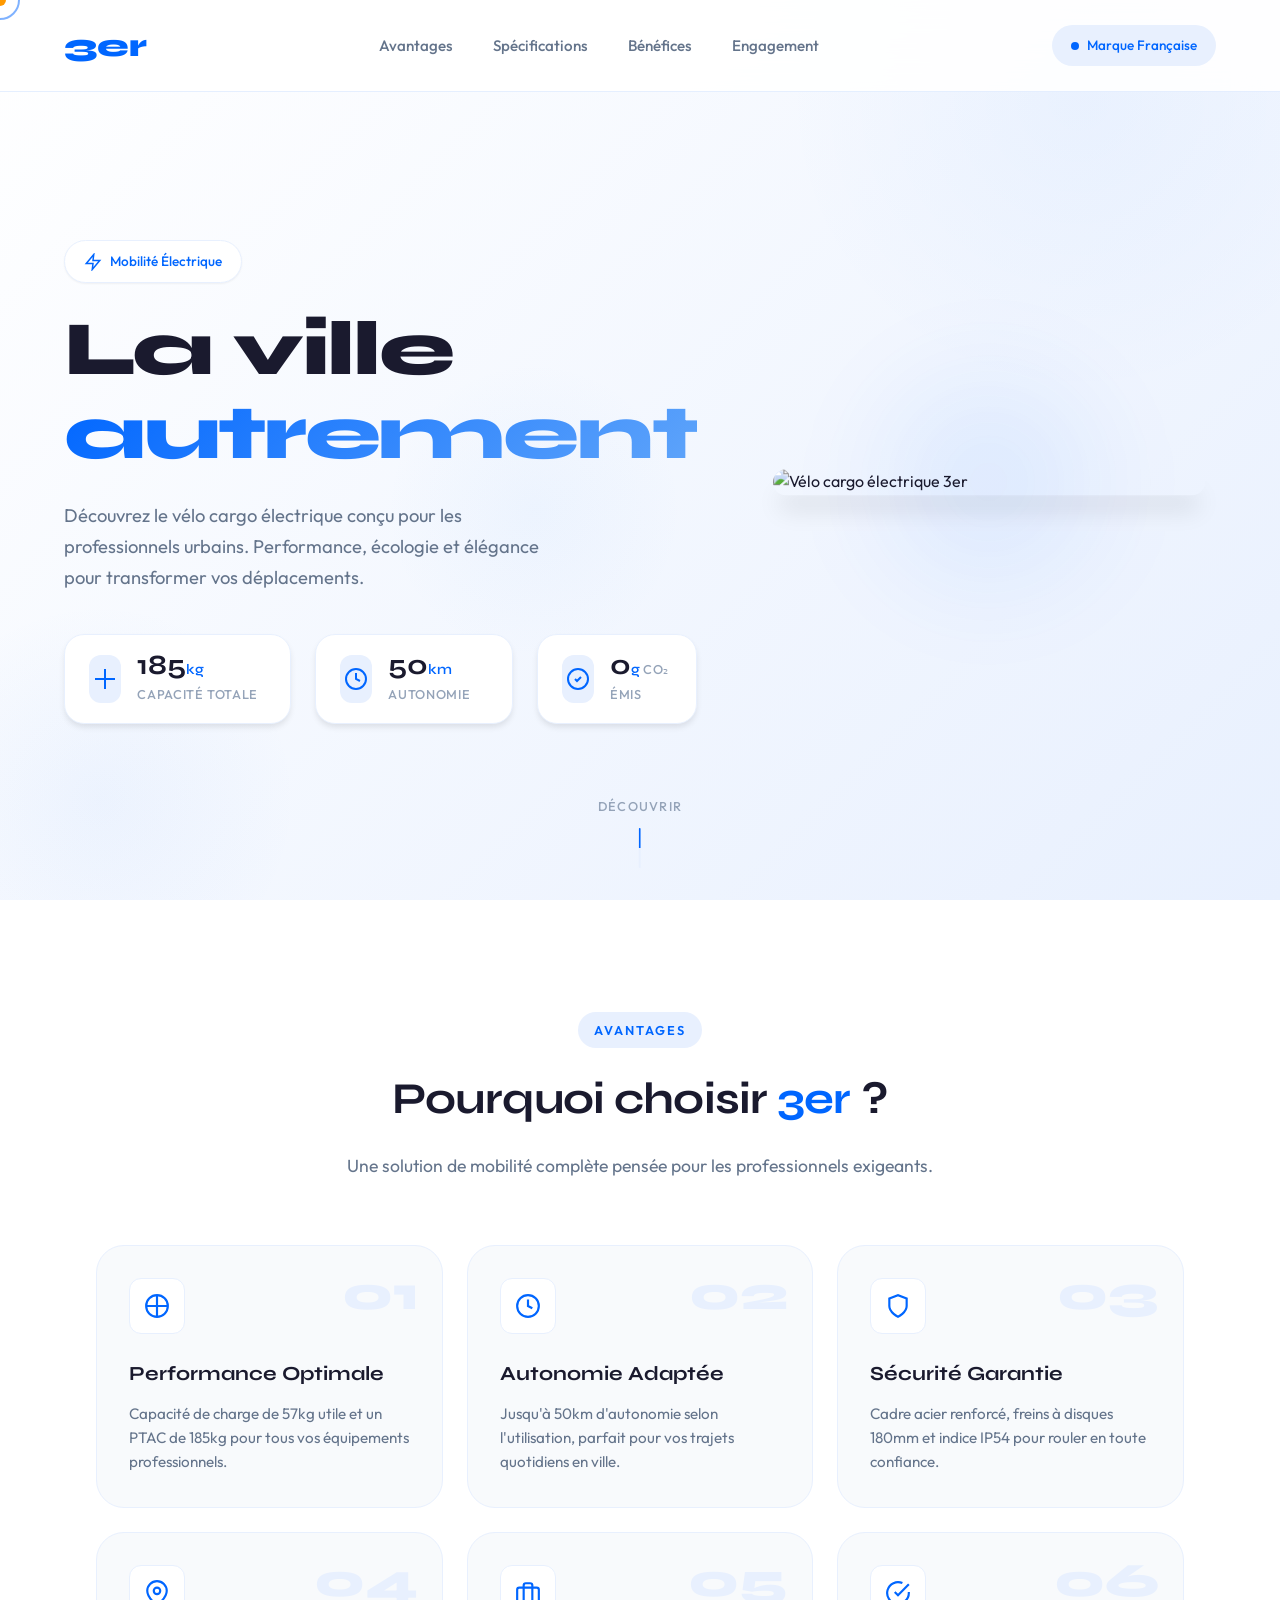
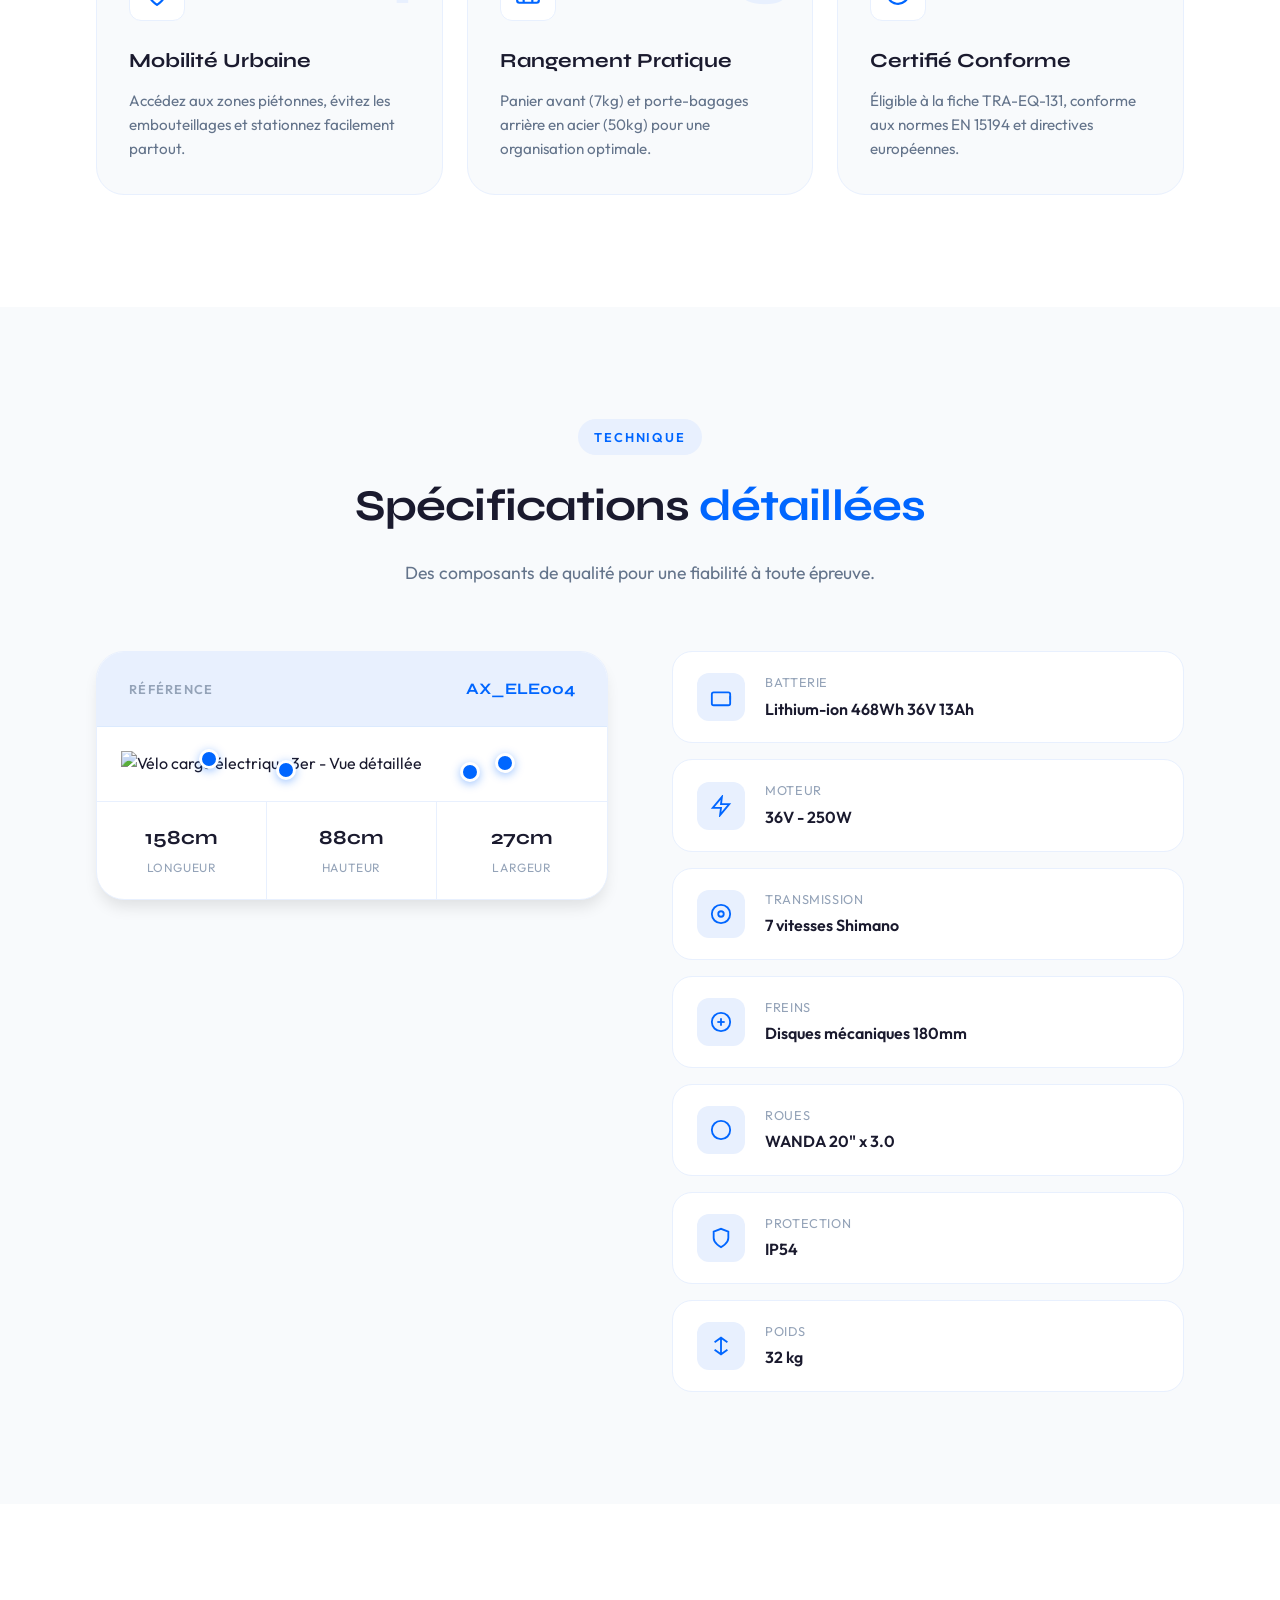
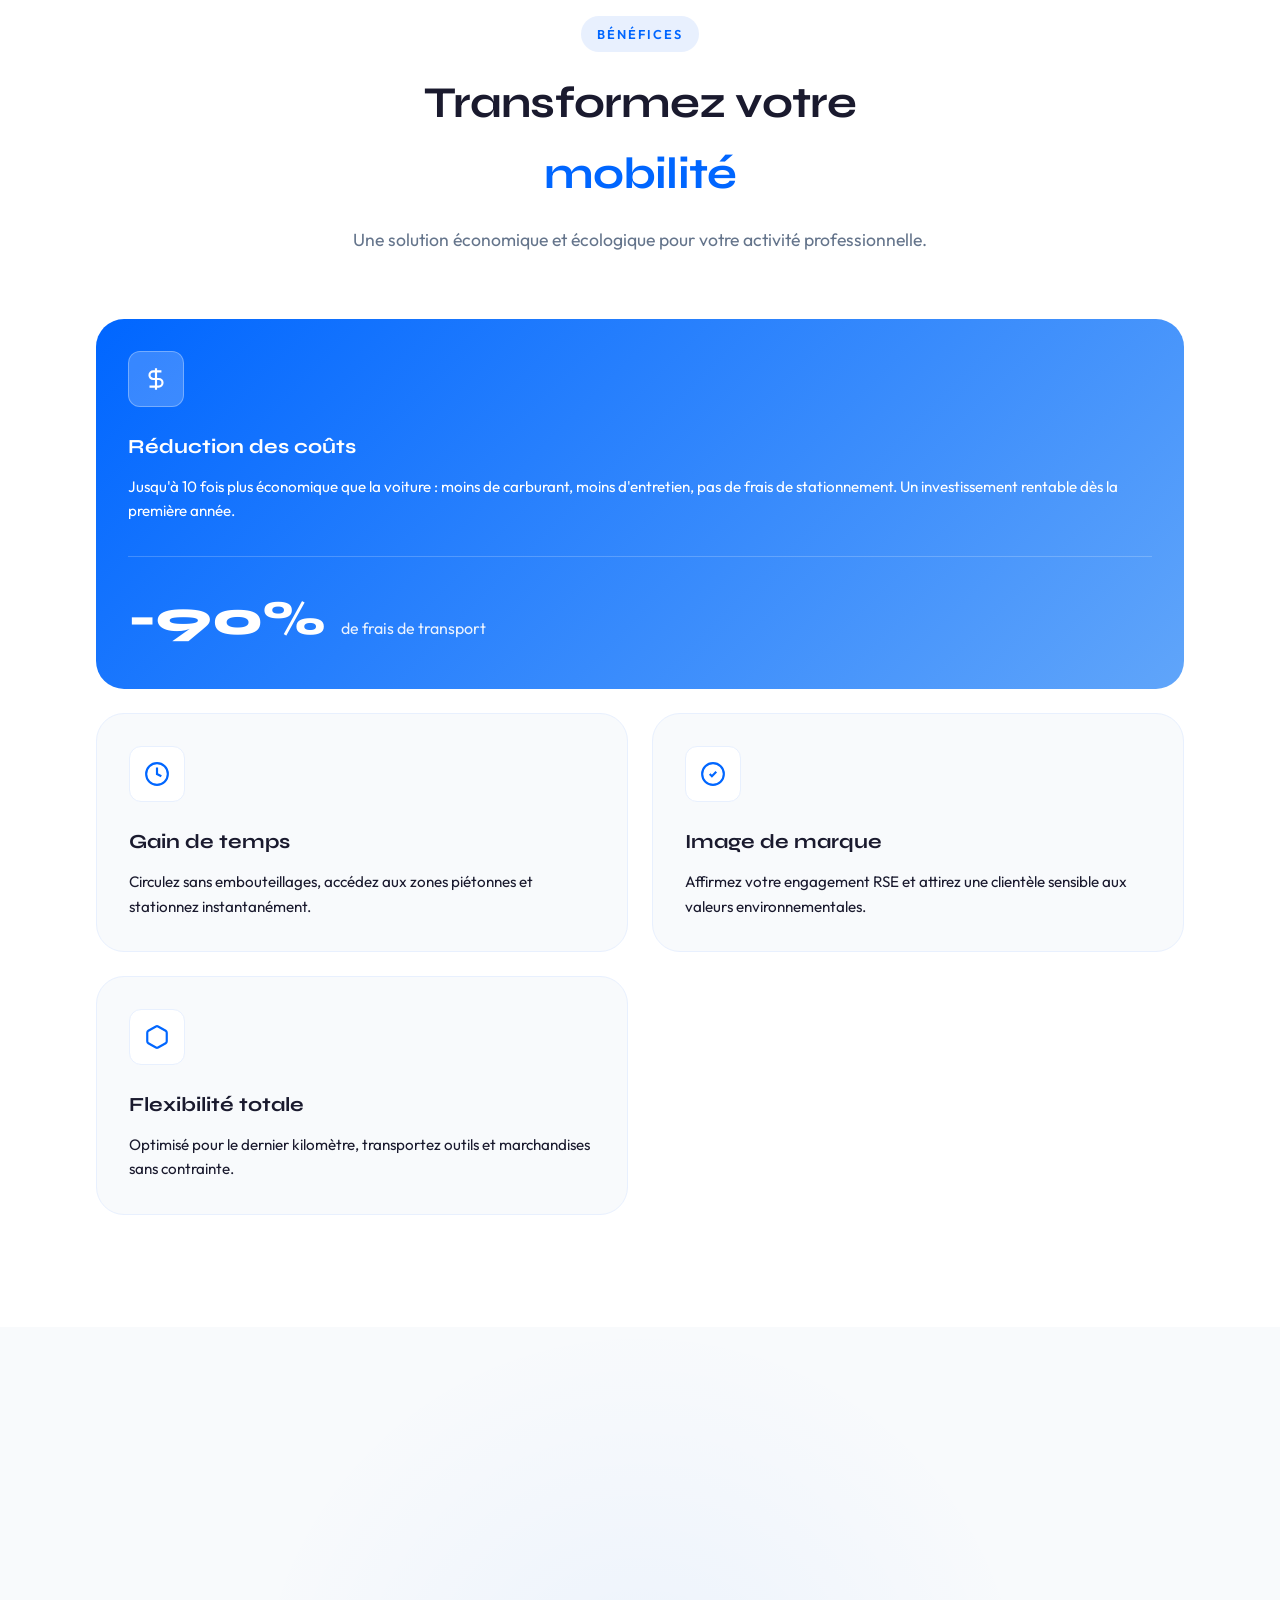
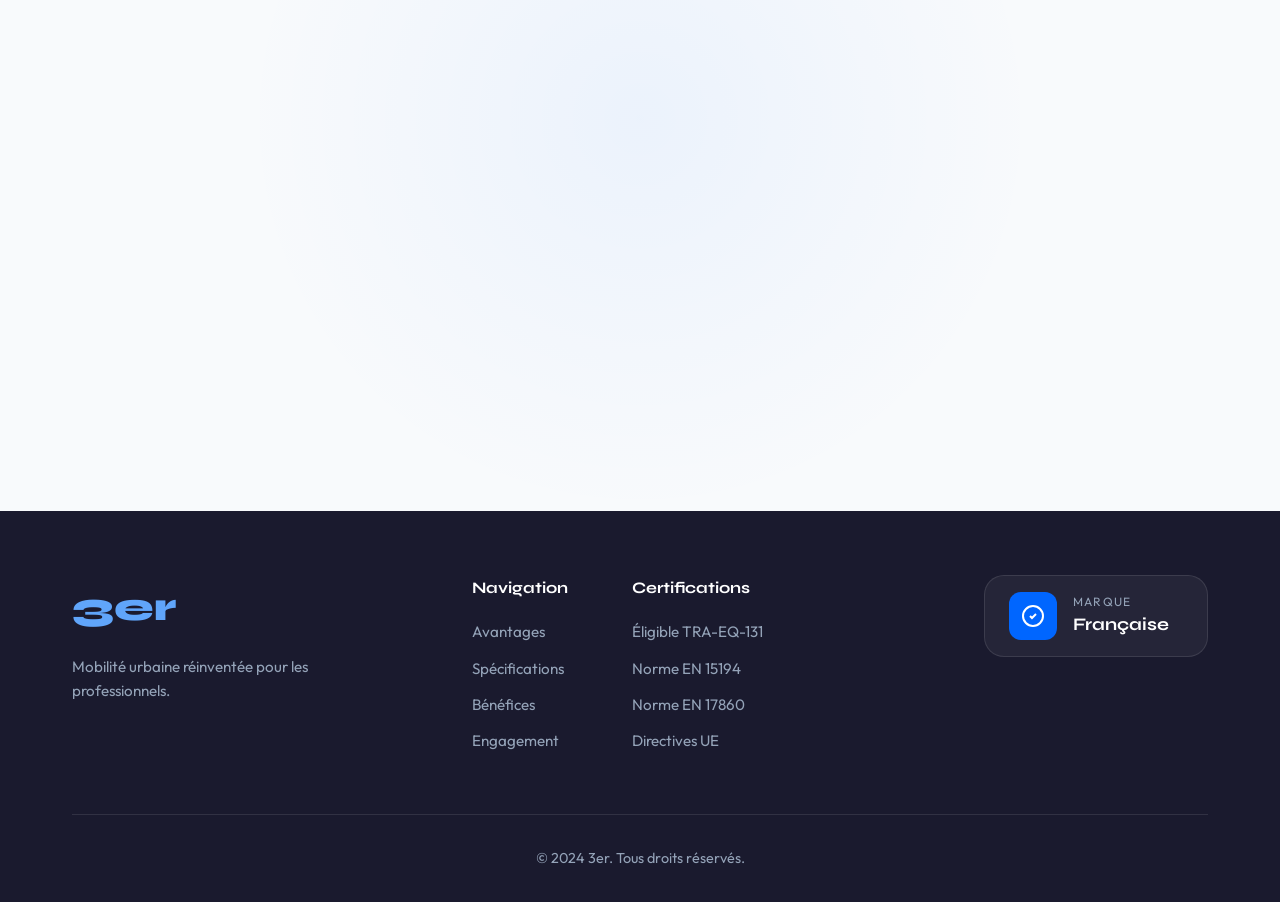
==== index.html @ 738f0f25 "Add files via upload" ====
<!DOCTYPE html>
<html lang="fr">
<head>
    <meta charset="UTF-8">
    <meta name="viewport" content="width=device-width, initial-scale=1.0">
    <title>3er | Vélo Cargo Électrique</title>
    <link href="https://fonts.googleapis.com/css2?family=Outfit:wght@300;400;500;600;700;800&family=Syne:wght@400;500;600;700;800&display=swap" rel="stylesheet">
    <style>
/* ============================================
   3er - Vélo Cargo Électrique
   Styles CSS - Thème Blanc & Bleu Urbain
   Avec images réelles du vélo
   ============================================ */

/* Variables */
:root {
    --white: #ffffff;
    --off-white: #f8fafc;
    --light-gray: #e8f0fe;
    --gray: #94a3b8;
    --dark-gray: #64748b;
    --dark: #1a1a2e;
    --darker: #0f0f1a;

    --blue-100: #dbeafe;
    --blue-200: #bfdbfe;
    --blue-300: #93c5fd;
    --blue-400: #60a5fa;
    --blue-500: #3b82f6;
    --blue-600: #0066FF;
    --blue-700: #0052cc;
    --blue-800: #1e40af;

    --gradient-blue: linear-gradient(135deg, var(--blue-600) 0%, var(--blue-400) 100%);
    --gradient-light: linear-gradient(135deg, var(--white) 0%, var(--light-gray) 100%);

    --shadow-sm: 0 1px 2px rgba(0, 0, 0, 0.05);
    --shadow-md: 0 4px 6px -1px rgba(0, 0, 0, 0.1);
    --shadow-lg: 0 10px 15px -3px rgba(0, 0, 0, 0.1);
    --shadow-xl: 0 20px 25px -5px rgba(0, 0, 0, 0.1);
    --shadow-blue: 0 10px 40px rgba(0, 102, 255, 0.15);

    --radius-sm: 8px;
    --radius-md: 12px;
    --radius-lg: 20px;
    --radius-xl: 28px;

    --transition: all 0.3s cubic-bezier(0.4, 0, 0.2, 1);
}

/* Reset & Base */
* {
    margin: 0;
    padding: 0;
    box-sizing: border-box;
}

html {
    scroll-behavior: smooth;
}

body {
    font-family: 'Outfit', sans-serif;
    background-color: var(--white);
    color: var(--dark);
    overflow-x: hidden;
    line-height: 1.6;
}

/* Custom Cursor */
.cursor {
    width: 12px;
    height: 12px;
    background: var(--blue-600);
    border-radius: 50%;
    position: fixed;
    pointer-events: none;
    z-index: 9999;
    transition: transform 0.1s ease;
    mix-blend-mode: difference;
}

.cursor-follower {
    width: 40px;
    height: 40px;
    border: 2px solid var(--blue-600);
    border-radius: 50%;
    position: fixed;
    pointer-events: none;
    z-index: 9998;
    transition: transform 0.15s ease, opacity 0.15s ease;
    opacity: 0.5;
}

/* Container */
.container {
    max-width: 1200px;
    margin: 0 auto;
    padding: 0 2rem;
}

/* Navigation */
nav {
    position: fixed;
    top: 0;
    left: 0;
    width: 100%;
    padding: 1.25rem 4rem;
    display: flex;
    justify-content: space-between;
    align-items: center;
    z-index: 100;
    background: rgba(255, 255, 255, 0.9);
    backdrop-filter: blur(20px);
    border-bottom: 1px solid rgba(0, 102, 255, 0.1);
    transition: var(--transition);
}

nav.scrolled {
    padding: 1rem 4rem;
    box-shadow: var(--shadow-md);
}

.logo {
    font-family: 'Syne', sans-serif;
    font-size: 2rem;
    font-weight: 800;
    color: var(--blue-600);
    letter-spacing: -0.02em;
}

.nav-links {
    display: flex;
    gap: 2.5rem;
    list-style: none;
}

.nav-links a {
    color: var(--dark-gray);
    text-decoration: none;
    font-weight: 500;
    font-size: 0.95rem;
    transition: var(--transition);
    position: relative;
}

.nav-links a::after {
    content: '';
    position: absolute;
    bottom: -6px;
    left: 0;
    width: 0;
    height: 2px;
    background: var(--gradient-blue);
    border-radius: 2px;
    transition: width 0.3s ease;
}

.nav-links a:hover {
    color: var(--blue-600);
}

.nav-links a:hover::after {
    width: 100%;
}

.nav-badge {
    display: flex;
    align-items: center;
    gap: 0.5rem;
    background: var(--light-gray);
    padding: 0.6rem 1.2rem;
    border-radius: 50px;
    font-size: 0.85rem;
    font-weight: 500;
    color: var(--blue-600);
}

.badge-dot {
    width: 8px;
    height: 8px;
    background: var(--blue-600);
    border-radius: 50%;
    animation: pulse-dot 2s infinite;
}

@keyframes pulse-dot {
    0%, 100% { opacity: 1; transform: scale(1); }
    50% { opacity: 0.5; transform: scale(1.2); }
}

/* Hero Section */
.hero {
    min-height: 100vh;
    display: flex;
    align-items: center;
    justify-content: center;
    position: relative;
    padding: 8rem 4rem 4rem;
    overflow: hidden;
    background: var(--gradient-light);
}

.hero-shapes {
    position: absolute;
    top: 0;
    left: 0;
    width: 100%;
    height: 100%;
    pointer-events: none;
    overflow: hidden;
}

.shape {
    position: absolute;
    border-radius: 50%;
    opacity: 0.5;
}

.shape-1 {
    width: 600px;
    height: 600px;
    background: radial-gradient(circle, rgba(0, 102, 255, 0.08) 0%, transparent 70%);
    top: -200px;
    right: -100px;
}

.shape-2 {
    width: 400px;
    height: 400px;
    background: radial-gradient(circle, rgba(59, 130, 246, 0.1) 0%, transparent 70%);
    bottom: -100px;
    left: -100px;
}

.shape-3 {
    width: 300px;
    height: 300px;
    background: radial-gradient(circle, rgba(96, 165, 250, 0.1) 0%, transparent 70%);
    top: 40%;
    left: 30%;
}

.hero-content {
    display: grid;
    grid-template-columns: 1fr 1.2fr;
    gap: 4rem;
    align-items: center;
    max-width: 1400px;
    width: 100%;
    position: relative;
    z-index: 2;
}

.hero-text {
    opacity: 0;
    transform: translateY(40px);
    animation: fadeUp 0.8s ease forwards;
    animation-delay: 0.2s;
}

.hero-tag {
    display: inline-flex;
    align-items: center;
    gap: 0.5rem;
    background: var(--white);
    border: 1px solid var(--light-gray);
    padding: 0.6rem 1.2rem;
    border-radius: 50px;
    font-size: 0.85rem;
    font-weight: 500;
    color: var(--blue-600);
    margin-bottom: 1.5rem;
    box-shadow: var(--shadow-sm);
}

.hero-tag svg {
    width: 18px;
    height: 18px;
}

.hero h1 {
    font-family: 'Syne', sans-serif;
    font-size: clamp(3rem, 6vw, 5rem);
    font-weight: 800;
    line-height: 1.1;
    margin-bottom: 1.5rem;
    letter-spacing: -0.03em;
}

.hero h1 .line {
    display: block;
}

.hero h1 .highlight {
    background: var(--gradient-blue);
    -webkit-background-clip: text;
    -webkit-text-fill-color: transparent;
    background-clip: text;
}

.hero-description {
    color: var(--dark-gray);
    font-size: 1.15rem;
    max-width: 480px;
    margin-bottom: 2.5rem;
    line-height: 1.7;
}

.hero-stats {
    display: flex;
    gap: 1.5rem;
}

.stat {
    display: flex;
    align-items: center;
    gap: 1rem;
    background: var(--white);
    padding: 1rem 1.5rem;
    border-radius: var(--radius-lg);
    box-shadow: var(--shadow-md);
    border: 1px solid var(--light-gray);
    transition: var(--transition);
}

.stat:hover {
    transform: translateY(-4px);
    box-shadow: var(--shadow-lg);
}

.stat-icon {
    width: 48px;
    height: 48px;
    background: var(--light-gray);
    border-radius: var(--radius-md);
    display: flex;
    align-items: center;
    justify-content: center;
}

.stat-icon svg {
    width: 24px;
    height: 24px;
    color: var(--blue-600);
}

.stat-value {
    font-family: 'Syne', sans-serif;
    font-size: 1.75rem;
    font-weight: 700;
    color: var(--dark);
    line-height: 1;
}

.stat-value small {
    font-size: 0.9rem;
    font-weight: 600;
    color: var(--blue-600);
}

.stat-label {
    font-size: 0.8rem;
    color: var(--gray);
    text-transform: uppercase;
    letter-spacing: 0.05em;
    font-weight: 500;
}

/* Hero Visual - Real Bike Image */
.hero-visual {
    position: relative;
    opacity: 0;
    transform: translateX(40px);
    animation: fadeLeft 0.8s ease forwards;
    animation-delay: 0.4s;
}

.bike-wrapper {
    position: relative;
    width: 100%;
    padding-top: 85%;
}

.bike-glow {
    position: absolute;
    top: 50%;
    left: 50%;
    width: 80%;
    height: 80%;
    transform: translate(-50%, -50%);
    background: radial-gradient(circle, rgba(0, 102, 255, 0.15) 0%, transparent 70%);
    border-radius: 50%;
    filter: blur(40px);
    animation: pulse-glow 4s ease-in-out infinite;
}

@keyframes pulse-glow {
    0%, 100% { opacity: 0.6; transform: translate(-50%, -50%) scale(1); }
    50% { opacity: 1; transform: translate(-50%, -50%) scale(1.1); }
}

.bike-image-container {
    position: absolute;
    top: 50%;
    left: 50%;
    transform: translate(-50%, -50%);
    width: 95%;
    height: auto;
    z-index: 2;
    border-radius: var(--radius-xl);
    overflow: hidden;
    box-shadow: var(--shadow-xl);
    transition: transform 0.4s ease, box-shadow 0.4s ease;
}

.bike-image-container:hover {
    transform: translate(-50%, -50%) scale(1.02);
    box-shadow: 0 30px 60px rgba(0, 102, 255, 0.2);
}

.bike-photo {
    width: 100%;
    height: auto;
    display: block;
    transition: transform 0.4s ease;
}

.bike-image-container:hover .bike-photo {
    transform: scale(1.05);
}

/* Floating Badges */
.floating-badge {
    position: absolute;
    background: var(--white);
    border: 1px solid var(--light-gray);
    padding: 0.8rem 1.2rem;
    border-radius: var(--radius-md);
    display: flex;
    align-items: center;
    gap: 0.75rem;
    box-shadow: var(--shadow-lg);
    z-index: 3;
    animation: float 4s ease-in-out infinite;
    transition: var(--transition);
}

.floating-badge:hover {
    transform: translateY(-5px) scale(1.05);
    box-shadow: var(--shadow-blue);
}

.badge-motor {
    top: 5%;
    right: 5%;
    animation-delay: 0s;
}

.badge-weight {
    bottom: 15%;
    left: 0;
    animation-delay: 1.5s;
}

.badge-battery {
    top: 40%;
    right: -5%;
    animation-delay: 3s;
}

@keyframes float {
    0%, 100% { transform: translateY(0); }
    50% { transform: translateY(-12px); }
}

.badge-icon {
    width: 40px;
    height: 40px;
    background: var(--light-gray);
    border-radius: var(--radius-sm);
    display: flex;
    align-items: center;
    justify-content: center;
    transition: var(--transition);
}

.floating-badge:hover .badge-icon {
    background: var(--blue-600);
}

.badge-icon svg {
    width: 20px;
    height: 20px;
    color: var(--blue-600);
    transition: var(--transition);
}

.floating-badge:hover .badge-icon svg {
    color: var(--white);
}

.badge-value {
    font-family: 'Syne', sans-serif;
    font-size: 1.1rem;
    font-weight: 700;
    color: var(--dark);
    display: block;
}

.badge-label {
    font-size: 0.75rem;
    color: var(--gray);
    text-transform: uppercase;
    letter-spacing: 0.05em;
}

/* Scroll Indicator */
.scroll-indicator {
    position: absolute;
    bottom: 2rem;
    left: 50%;
    transform: translateX(-50%);
    display: flex;
    flex-direction: column;
    align-items: center;
    gap: 0.75rem;
    color: var(--gray);
    font-size: 0.8rem;
    font-weight: 500;
    letter-spacing: 0.1em;
    text-transform: uppercase;
}

.scroll-line {
    width: 2px;
    height: 40px;
    background: var(--light-gray);
    border-radius: 2px;
    position: relative;
    overflow: hidden;
}

.scroll-line::after {
    content: '';
    position: absolute;
    top: 0;
    left: 0;
    width: 100%;
    height: 50%;
    background: var(--blue-600);
    animation: scroll-down 1.5s ease-in-out infinite;
}

@keyframes scroll-down {
    0% { top: -50%; }
    100% { top: 100%; }
}

/* Section Styles */
section {
    padding: 7rem 4rem;
    position: relative;
}

.section-header {
    text-align: center;
    max-width: 600px;
    margin: 0 auto 4rem;
}

.section-tag {
    display: inline-block;
    background: var(--light-gray);
    color: var(--blue-600);
    font-size: 0.8rem;
    font-weight: 600;
    text-transform: uppercase;
    letter-spacing: 0.15em;
    padding: 0.5rem 1rem;
    border-radius: 50px;
    margin-bottom: 1rem;
}

.section-title {
    font-family: 'Syne', sans-serif;
    font-size: clamp(2rem, 4vw, 2.75rem);
    font-weight: 700;
    margin-bottom: 1rem;
    letter-spacing: -0.02em;
}

.section-title span {
    color: var(--blue-600);
}

.section-description {
    color: var(--dark-gray);
    font-size: 1.1rem;
    line-height: 1.7;
}

/* Features Section */
.features {
    background: var(--white);
}

.features-grid {
    display: grid;
    grid-template-columns: repeat(3, 1fr);
    gap: 1.5rem;
}

.feature-card {
    background: var(--off-white);
    border: 1px solid var(--light-gray);
    border-radius: var(--radius-xl);
    padding: 2rem;
    position: relative;
    overflow: hidden;
    transition: var(--transition);
}

.feature-card::before {
    content: '';
    position: absolute;
    top: 0;
    left: 0;
    width: 100%;
    height: 4px;
    background: var(--gradient-blue);
    transform: scaleX(0);
    transform-origin: left;
    transition: transform 0.4s ease;
}

.feature-card:hover {
    transform: translateY(-8px);
    box-shadow: var(--shadow-blue);
    border-color: var(--blue-200);
}

.feature-card:hover::before {
    transform: scaleX(1);
}

.feature-number {
    position: absolute;
    top: 1.5rem;
    right: 1.5rem;
    font-family: 'Syne', sans-serif;
    font-size: 3rem;
    font-weight: 800;
    color: var(--light-gray);
    line-height: 1;
}

.feature-icon {
    width: 56px;
    height: 56px;
    background: var(--white);
    border: 1px solid var(--light-gray);
    border-radius: var(--radius-md);
    display: flex;
    align-items: center;
    justify-content: center;
    margin-bottom: 1.5rem;
    transition: var(--transition);
}

.feature-card:hover .feature-icon {
    background: var(--blue-600);
    border-color: var(--blue-600);
}

.feature-icon svg {
    width: 26px;
    height: 26px;
    color: var(--blue-600);
    transition: var(--transition);
}

.feature-card:hover .feature-icon svg {
    color: var(--white);
}

.feature-card h3 {
    font-family: 'Syne', sans-serif;
    font-size: 1.25rem;
    font-weight: 700;
    margin-bottom: 0.75rem;
    color: var(--dark);
}

.feature-card p {
    color: var(--dark-gray);
    font-size: 0.95rem;
    line-height: 1.6;
}

/* Specs Section */
.specs {
    background: var(--off-white);
}

.specs-container {
    display: grid;
    grid-template-columns: 1fr 1fr;
    gap: 4rem;
    align-items: start;
}

.specs-card {
    background: var(--white);
    border: 1px solid var(--light-gray);
    border-radius: var(--radius-xl);
    overflow: hidden;
    box-shadow: var(--shadow-lg);
}

.specs-card-header {
    display: flex;
    justify-content: space-between;
    align-items: center;
    padding: 1.5rem 2rem;
    background: var(--light-gray);
    border-bottom: 1px solid var(--blue-100);
}

.specs-card-tag {
    font-size: 0.8rem;
    font-weight: 600;
    color: var(--gray);
    text-transform: uppercase;
    letter-spacing: 0.1em;
}

.specs-card-ref {
    font-family: 'Syne', sans-serif;
    font-weight: 700;
    color: var(--blue-600);
}

/* Specs Image with Hotspots */
.specs-image-container {
    position: relative;
    padding: 1.5rem;
    background: var(--white);
}

.specs-bike-photo {
    width: 100%;
    height: auto;
    display: block;
    transition: transform 0.4s ease;
}

.specs-image-container:hover .specs-bike-photo {
    transform: scale(1.02);
}

/* Interactive Hotspots */
.specs-hotspot {
    position: absolute;
    z-index: 10;
}

.hotspot-dot {
    display: block;
    width: 20px;
    height: 20px;
    background: var(--blue-600);
    border: 3px solid var(--white);
    border-radius: 50%;
    cursor: pointer;
    box-shadow: 0 2px 10px rgba(0, 102, 255, 0.4);
    animation: hotspot-pulse 2s infinite;
    transition: var(--transition);
}

.specs-hotspot:hover .hotspot-dot {
    transform: scale(1.3);
    background: var(--blue-400);
}

@keyframes hotspot-pulse {
    0%, 100% { box-shadow: 0 0 0 0 rgba(0, 102, 255, 0.4); }
    50% { box-shadow: 0 0 0 10px rgba(0, 102, 255, 0); }
}

.hotspot-tooltip {
    position: absolute;
    bottom: 100%;
    left: 50%;
    transform: translateX(-50%) translateY(-10px);
    background: var(--dark);
    color: var(--white);
    padding: 0.5rem 1rem;
    border-radius: var(--radius-sm);
    font-size: 0.8rem;
    font-weight: 500;
    white-space: nowrap;
    opacity: 0;
    visibility: hidden;
    transition: var(--transition);
}

.hotspot-tooltip::after {
    content: '';
    position: absolute;
    top: 100%;
    left: 50%;
    transform: translateX(-50%);
    border: 6px solid transparent;
    border-top-color: var(--dark);
}

.specs-hotspot:hover .hotspot-tooltip {
    opacity: 1;
    visibility: visible;
    transform: translateX(-50%) translateY(-15px);
}

/* Hotspot Positions */
.hotspot-battery {
    top: 45%;
    left: 35%;
}

.hotspot-rack {
    top: 30%;
    left: 20%;
}

.hotspot-basket {
    top: 35%;
    right: 18%;
}

.hotspot-wheel {
    bottom: 25%;
    right: 25%;
}

.specs-card-footer {
    display: grid;
    grid-template-columns: repeat(3, 1fr);
    border-top: 1px solid var(--light-gray);
}

.specs-mini {
    padding: 1.25rem;
    text-align: center;
    border-right: 1px solid var(--light-gray);
    transition: var(--transition);
}

.specs-mini:last-child {
    border-right: none;
}

.specs-mini:hover {
    background: var(--light-gray);
}

.mini-value {
    display: block;
    font-family: 'Syne', sans-serif;
    font-size: 1.25rem;
    font-weight: 700;
    color: var(--dark);
}

.mini-label {
    font-size: 0.75rem;
    color: var(--gray);
    text-transform: uppercase;
    letter-spacing: 0.05em;
}

.specs-list {
    display: flex;
    flex-direction: column;
    gap: 1rem;
}

.spec-item {
    display: flex;
    align-items: center;
    gap: 1.25rem;
    padding: 1.25rem 1.5rem;
    background: var(--white);
    border: 1px solid var(--light-gray);
    border-radius: var(--radius-lg);
    transition: var(--transition);
}

.spec-item:hover {
    border-color: var(--blue-200);
    box-shadow: var(--shadow-md);
    transform: translateX(8px);
}

.spec-icon {
    width: 48px;
    height: 48px;
    background: var(--light-gray);
    border-radius: var(--radius-md);
    display: flex;
    align-items: center;
    justify-content: center;
    flex-shrink: 0;
    transition: var(--transition);
}

.spec-item:hover .spec-icon {
    background: var(--blue-600);
}

.spec-icon svg {
    width: 22px;
    height: 22px;
    color: var(--blue-600);
    transition: var(--transition);
}

.spec-item:hover .spec-icon svg {
    color: var(--white);
}

.spec-info {
    flex: 1;
}

.spec-label {
    display: block;
    font-size: 0.8rem;
    color: var(--gray);
    text-transform: uppercase;
    letter-spacing: 0.05em;
    margin-bottom: 0.25rem;
}

.spec-value {
    font-weight: 600;
    color: var(--dark);
}

/* Benefits Section */
.benefits {
    background: var(--white);
}

.benefits-grid {
    display: grid;
    grid-template-columns: 1fr 1fr;
    gap: 1.5rem;
}

.benefit-card {
    background: var(--off-white);
    border: 1px solid var(--light-gray);
    border-radius: var(--radius-xl);
    padding: 2rem;
    transition: var(--transition);
}

.benefit-card:hover {
    border-color: var(--blue-200);
    box-shadow: var(--shadow-blue);
}

.benefit-large {
    grid-column: span 2;
    background: var(--gradient-blue);
    border: none;
    color: var(--white);
}

.benefit-large h3,
.benefit-large p {
    color: var(--white);
}

.benefit-large .benefit-icon {
    background: rgba(255, 255, 255, 0.2);
    border-color: rgba(255, 255, 255, 0.3);
}

.benefit-large .benefit-icon svg {
    color: var(--white);
}

.benefit-icon {
    width: 56px;
    height: 56px;
    background: var(--white);
    border: 1px solid var(--light-gray);
    border-radius: var(--radius-md);
    display: flex;
    align-items: center;
    justify-content: center;
    margin-bottom: 1.5rem;
}

.benefit-icon svg {
    width: 26px;
    height: 26px;
    color: var(--blue-600);
}

.benefit-card h3 {
    font-family: 'Syne', sans-serif;
    font-size: 1.25rem;
    font-weight: 700;
    margin-bottom: 0.75rem;
}

.benefit-card p {
    color: var(--black);
    font-size: 0.95rem;
    line-height: 1.6;
}

.benefit-stat {
    margin-top: 2rem;
    padding-top: 1.5rem;
    border-top: 1px solid rgba(255, 255, 255, 0.2);
    display: flex;
    align-items: baseline;
    gap: 1rem;
}

.benefit-stat-value {
    font-family: 'Syne', sans-serif;
    font-size: 3rem;
    font-weight: 800;
}

.benefit-stat-label {
    font-size: 1rem;
    opacity: 0.9;
}

/* Eco Section */
.eco {
    background: var(--off-white);
    position: relative;
    overflow: hidden;
}

.eco-bg {
    position: absolute;
    top: 0;
    left: 0;
    width: 100%;
    height: 100%;
    pointer-events: none;
}

.eco-circle {
    position: absolute;
    top: 50%;
    left: 50%;
    transform: translate(-50%, -50%);
    width: 800px;
    height: 800px;
    background: radial-gradient(circle, rgba(0, 102, 255, 0.05) 0%, transparent 70%);
    border-radius: 50%;
}

.eco-content {
    max-width: 800px;
    margin: 0 auto;
    text-align: center;
    position: relative;
    z-index: 1;
}

.eco-badge {
    display: inline-flex;
    align-items: center;
    gap: 0.5rem;
    background: var(--blue-600);
    color: var(--white);
    padding: 0.75rem 1.5rem;
    border-radius: 50px;
    font-size: 0.9rem;
    font-weight: 600;
    margin-bottom: 2rem;
    box-shadow: var(--shadow-blue);
}

.eco-badge svg {
    width: 20px;
    height: 20px;
}

.eco h2 {
    font-family: 'Syne', sans-serif;
    font-size: clamp(2rem, 5vw, 3rem);
    font-weight: 800;
    margin-bottom: 1.5rem;
    letter-spacing: -0.02em;
}

.eco h2 span {
    color: var(--blue-600);
}

.eco > .container > .eco-content > p {
    color: var(--dark-gray);
    font-size: 1.15rem;
    max-width: 550px;
    margin: 0 auto 3rem;
    line-height: 1.7;
}

.eco-stats {
    display: flex;
    justify-content: center;
    gap: 4rem;
}

.eco-stat {
    text-align: center;
}

.eco-stat-circle {
    position: relative;
    width: 120px;
    height: 120px;
    margin: 0 auto 1rem;
}

.eco-stat-circle svg {
    width: 100%;
    height: 100%;
    transform: rotate(-90deg);
}

.eco-stat-circle .progress-circle {
    transition: stroke-dashoffset 1s ease;
}

.eco-stat-value {
    position: absolute;
    top: 50%;
    left: 50%;
    transform: translate(-50%, -50%);
    font-family: 'Syne', sans-serif;
    font-size: 1.25rem;
    font-weight: 700;
    color: var(--dark);
}

.eco-stat-label {
    font-size: 0.85rem;
    color: var(--gray);
    font-weight: 500;
}

/* Footer */
footer {
    background: var(--dark);
    color: var(--white);
    padding: 4rem 0 2rem;
}

.footer-content {
    display: grid;
    grid-template-columns: 1.5fr 2fr 1fr;
    gap: 4rem;
    margin-bottom: 3rem;
}

.footer-logo {
    font-family: 'Syne', sans-serif;
    font-size: 2.5rem;
    font-weight: 800;
    color: var(--blue-400);
    margin-bottom: 1rem;
}

.footer-brand p {
    color: var(--gray);
    font-size: 0.95rem;
    max-width: 280px;
}

.footer-links {
    display: flex;
    gap: 4rem;
}

.footer-column h4 {
    font-family: 'Syne', sans-serif;
    font-size: 1rem;
    font-weight: 700;
    margin-bottom: 1.25rem;
    color: var(--white);
}

.footer-column ul {
    list-style: none;
}

.footer-column li {
    margin-bottom: 0.75rem;
    color: var(--gray);
    font-size: 0.95rem;
}

.footer-column a {
    color: var(--gray);
    text-decoration: none;
    font-size: 0.95rem;
    transition: var(--transition);
}

.footer-column a:hover {
    color: var(--blue-400);
}

.footer-certification {
    display: flex;
    align-items: center;
    gap: 1rem;
    background: rgba(255, 255, 255, 0.05);
    border: 1px solid rgba(255, 255, 255, 0.1);
    padding: 1rem 1.5rem;
    border-radius: var(--radius-lg);
}

.cert-icon {
    width: 48px;
    height: 48px;
    background: var(--blue-600);
    border-radius: var(--radius-md);
    display: flex;
    align-items: center;
    justify-content: center;
}

.cert-icon svg {
    width: 24px;
    height: 24px;
    color: var(--white);
}

.cert-text span {
    display: block;
    font-size: 0.75rem;
    color: var(--gray);
    text-transform: uppercase;
    letter-spacing: 0.1em;
}

.cert-text strong {
    font-family: 'Syne', sans-serif;
    font-size: 1.1rem;
    font-weight: 700;
}

.footer-bottom {
    border-top: 1px solid rgba(255, 255, 255, 0.1);
    padding-top: 2rem;
    text-align: center;
}

.footer-bottom p {
    color: var(--gray);
    font-size: 0.9rem;
}

/* Animations */
@keyframes fadeUp {
    to {
        opacity: 1;
        transform: translateY(0);
    }
}

@keyframes fadeLeft {
    to {
        opacity: 1;
        transform: translateX(0);
    }
}

/* Scroll Reveal */
.reveal {
    opacity: 0;
    transform: translateY(30px);
    transition: all 0.6s cubic-bezier(0.4, 0, 0.2, 1);
}

.reveal.active {
    opacity: 1;
    transform: translateY(0);
}

/* Responsive */
@media (max-width: 1024px) {
    nav {
        padding: 1rem 2rem;
    }

    .hero {
        padding: 6rem 2rem 4rem;
    }

    .hero-content {
        grid-template-columns: 1fr;
        text-align: center;
        gap: 3rem;
    }

    .hero-text {
        order: 2;
    }

    .hero-visual {
        order: 1;
        max-width: 600px;
        margin: 0 auto;
        width: 100%;
    }

    .bike-wrapper {
        position: relative;
        width: 100%;
    }

    .bike-image-container {
        position: relative;
        top: auto;
        left: auto;
        transform: none;
        width: 100%;
    }

    .bike-glow {
        display: none;
    }

    .hero-description {
        margin: 0 auto 2rem;
    }

    .hero-stats {
        justify-content: center;
        flex-wrap: wrap;
    }

    .features-grid {
        grid-template-columns: repeat(2, 1fr);
    }

    .specs-container {
        grid-template-columns: 1fr;
        gap: 2rem;
    }

    .benefits-grid {
        grid-template-columns: 1fr;
    }

    .benefit-large {
        grid-column: span 1;
    }

    section {
        padding: 5rem 2rem;
    }
}

/* Mobile Menu Button */
.mobile-menu-btn {
    display: none;
    flex-direction: column;
    justify-content: center;
    align-items: center;
    width: 44px;
    height: 44px;
    background: var(--light-gray);
    border: none;
    border-radius: var(--radius-md);
    cursor: pointer;
    gap: 5px;
    padding: 10px;
    z-index: 1001;
    transition: var(--transition);
}

.mobile-menu-btn span {
    display: block;
    width: 22px;
    height: 2px;
    background: var(--blue-600);
    border-radius: 2px;
    transition: var(--transition);
}

.mobile-menu-btn.active {
    background: var(--blue-600);
}

.mobile-menu-btn.active span {
    background: var(--white);
}

.mobile-menu-btn.active span:nth-child(1) {
    transform: rotate(45deg) translate(5px, 5px);
}

.mobile-menu-btn.active span:nth-child(2) {
    opacity: 0;
}

.mobile-menu-btn.active span:nth-child(3) {
    transform: rotate(-45deg) translate(5px, -5px);
}

/* Mobile Menu Overlay */
.mobile-menu-overlay {
    position: fixed;
    top: 0;
    left: 0;
    width: 100%;
    height: 100vh;
    background: var(--white);
    z-index: 999;
    display: flex;
    flex-direction: column;
    justify-content: center;
    align-items: center;
    gap: 2rem;
    opacity: 0;
    visibility: hidden;
    transition: var(--transition);
}

.mobile-menu-overlay.active {
    opacity: 1;
    visibility: visible;
}

.mobile-nav-links {
    list-style: none;
    text-align: center;
    display: flex;
    flex-direction: column;
    gap: 1.5rem;
}

.mobile-nav-links a {
    font-family: 'Syne', sans-serif;
    font-size: 1.75rem;
    font-weight: 700;
    color: var(--dark);
    text-decoration: none;
    transition: var(--transition);
    display: block;
    padding: 0.5rem;
}

.mobile-nav-links a:hover {
    color: var(--blue-600);
}

.mobile-nav-badge {
    display: flex;
    align-items: center;
    gap: 0.5rem;
    background: var(--light-gray);
    padding: 0.75rem 1.5rem;
    border-radius: 50px;
    font-size: 0.9rem;
    font-weight: 500;
    color: var(--blue-600);
}

@media (max-width: 768px) {
    .mobile-menu-btn {
        display: flex;
    }

    .nav-links,
    .nav-badge {
        display: none;
    }

    nav {
        padding: 1rem 1.5rem;
    }

    .logo {
        font-size: 1.75rem;
    }

    .cursor,
    .cursor-follower {
        display: none;
    }

    .hero {
        padding: 5rem 1.5rem 3rem;
        min-height: auto;
    }

    .hero-text {
        order: 1;
    }

    .hero-visual {
        order: 2;
    }

    .hero h1 {
        font-size: 2.5rem;
    }

    .hero-description {
        font-size: 1rem;
    }

    .hero-stats {
        flex-direction: column;
        gap: 1rem;
    }

    .stat {
        width: 100%;
        justify-content: flex-start;
        padding: 1rem;
    }

    .stat-value {
        font-size: 1.5rem;
    }

    .hero-visual {
        width: 100%;
        max-width: 100%;
    }

    .bike-wrapper {
        position: relative;
        width: 100%;
        padding-top: 0;
        height: auto;
    }

    .bike-glow {
        display: none;
    }

    .bike-image-container {
        position: relative;
        top: auto;
        left: auto;
        transform: none;
        width: 100%;
        border-radius: var(--radius-lg);
        overflow: hidden;
        box-shadow: var(--shadow-lg);
    }

    .bike-photo {
        width: 100%;
        height: auto;
        display: block;
    }

    .scroll-indicator {
        display: none;
    }

    section {
        padding: 4rem 1.5rem;
    }

    .section-header {
        margin-bottom: 2.5rem;
    }

    .section-title {
        font-size: 1.75rem;
    }

    .section-description {
        font-size: 1rem;
    }

    .features-grid {
        grid-template-columns: 1fr;
        gap: 1rem;
    }

    .feature-card {
        padding: 1.5rem;
    }

    .feature-number {
        font-size: 2rem;
        top: 1rem;
        right: 1rem;
    }

    .feature-icon {
        width: 48px;
        height: 48px;
        margin-bottom: 1rem;
    }

    .feature-card h3 {
        font-size: 1.1rem;
    }

    .feature-card p {
        font-size: 0.9rem;
    }

    .specs-card-header {
        padding: 1rem 1.5rem;
        flex-direction: column;
        gap: 0.5rem;
        text-align: center;
    }

    .specs-image-container {
        padding: 1rem;
    }

    .specs-card-footer {
        grid-template-columns: 1fr;
    }

    .specs-mini {
        border-right: none;
        border-bottom: 1px solid var(--light-gray);
        padding: 1rem;
    }

    .specs-mini:last-child {
        border-bottom: none;
    }

    .specs-list {
        gap: 0.75rem;
    }

    .spec-item {
        padding: 1rem;
        gap: 1rem;
    }

    .spec-icon {
        width: 40px;
        height: 40px;
    }

    .spec-value {
        font-size: 0.9rem;
    }

    .specs-hotspot {
        display: none;
    }

    .benefits-grid {
        gap: 1rem;
    }

    .benefit-card {
        padding: 1.5rem;
    }

    .benefit-stat {
        flex-direction: column;
        gap: 0.5rem;
        align-items: flex-start;
    }

    .benefit-stat-value {
        font-size: 2.5rem;
    }

    .eco-stats {
        flex-direction: column;
        gap: 2rem;
    }

    .eco-stat-circle {
        width: 100px;
        height: 100px;
    }

    .eco-stat-value {
        font-size: 1.1rem;
    }

    .eco h2 {
        font-size: 1.75rem;
    }

    footer {
        padding: 3rem 0 1.5rem;
    }

    .footer-content {
        grid-template-columns: 1fr;
        gap: 2rem;
        text-align: center;
    }

    .footer-brand p {
        max-width: 100%;
    }

    .footer-logo {
        font-size: 2rem;
    }

    .footer-links {
        justify-content: center;
        gap: 2rem;
        flex-wrap: wrap;
    }

    .footer-column {
        min-width: 120px;
    }

    .footer-badge-container {
        display: flex;
        justify-content: center;
    }

    .footer-certification {
        padding: 0.75rem 1.25rem;
    }

    .footer-bottom {
        padding-top: 1.5rem;
    }

    .footer-bottom p {
        font-size: 0.8rem;
    }
}

@media (max-width: 380px) {
    .hero h1 {
        font-size: 2rem;
    }

    .stat {
        flex-direction: column;
        text-align: center;
        gap: 0.5rem;
    }

    .stat-icon {
        margin: 0 auto;
    }

    .mobile-nav-links a {
        font-size: 1.5rem;
    }

    .bike-image-container {
        border-radius: var(--radius-md);
    }
}
    </style>
</head>
<body>
    <div class="cursor"></div>
    <div class="cursor-follower"></div>

    <!-- Navigation -->
    <nav>
        <div class="logo">3er</div>
        <ul class="nav-links">
            <li><a href="#features">Avantages</a></li>
            <li><a href="#specs">Spécifications</a></li>
            <li><a href="#benefits">Bénéfices</a></li>
            <li><a href="#eco">Engagement</a></li>
        </ul>
        <div class="nav-badge">
            <span class="badge-dot"></span>
            Marque Française
        </div>
        <button class="mobile-menu-btn" aria-label="Menu">
            <span></span>
            <span></span>
            <span></span>
        </button>
    </nav>

    <!-- Mobile Menu Overlay -->
    <div class="mobile-menu-overlay">
        <ul class="mobile-nav-links">
            <li><a href="#features">Avantages</a></li>
            <li><a href="#specs">Spécifications</a></li>
            <li><a href="#benefits">Bénéfices</a></li>
            <li><a href="#eco">Engagement</a></li>
        </ul>
        <div class="mobile-nav-badge">
            <span class="badge-dot"></span>
            Marque Française
        </div>
    </div>

    <!-- Hero Section -->
    <section class="hero">
        <div class="hero-shapes">
            <div class="shape shape-1"></div>
            <div class="shape shape-2"></div>
            <div class="shape shape-3"></div>
        </div>
        <div class="hero-content">
            <div class="hero-text">
                <div class="hero-tag">
                    <svg viewBox="0 0 24 24" fill="none" stroke="currentColor" stroke-width="2">
                        <path d="M13 2L3 14h9l-1 8 10-12h-9l1-8z"/>
                    </svg>
                    Mobilité Électrique
                </div>
                <h1>
                    <span class="line">La ville</span>
                    <span class="line highlight">autrement</span>
                </h1>
                <p class="hero-description">
                    Découvrez le vélo cargo électrique conçu pour les professionnels urbains.
                    Performance, écologie et élégance pour transformer vos déplacements.
                </p>
                <div class="hero-stats">
                    <div class="stat">
                        <div class="stat-icon">
                            <svg viewBox="0 0 24 24" fill="none" stroke="currentColor" stroke-width="2">
                                <path d="M12 2v20M2 12h20"/>
                            </svg>
                        </div>
                        <div class="stat-content">
                            <span class="stat-value">185<small>kg</small></span>
                            <span class="stat-label">Capacité totale</span>
                        </div>
                    </div>
                    <div class="stat">
                        <div class="stat-icon">
                            <svg viewBox="0 0 24 24" fill="none" stroke="currentColor" stroke-width="2">
                                <circle cx="12" cy="12" r="10"/>
                                <path d="M12 6v6l4 2"/>
                            </svg>
                        </div>
                        <div class="stat-content">
                            <span class="stat-value">50<small>km</small></span>
                            <span class="stat-label">Autonomie</span>
                        </div>
                    </div>
                    <div class="stat">
                        <div class="stat-icon">
                            <svg viewBox="0 0 24 24" fill="none" stroke="currentColor" stroke-width="2">
                                <path d="M12 22c5.523 0 10-4.477 10-10S17.523 2 12 2 2 6.477 2 12s4.477 10 10 10z"/>
                                <path d="M9 12l2 2 4-4"/>
                            </svg>
                        </div>
                        <div class="stat-content">
                            <span class="stat-value">0<small>g</small></span>
                            <span class="stat-label">CO₂ émis</span>
                        </div>
                    </div>
                </div>
            </div>
            <div class="hero-visual">
                <div class="bike-wrapper">
                    <div class="bike-glow"></div>
                    <div class="bike-image-container">
                        <img src="./Bike urban.png" alt="Vélo cargo électrique 3er" class="bike-photo">
                    </div>
                </div>
            </div>
        </div>
        <div class="scroll-indicator">
            <span>Découvrir</span>
            <div class="scroll-line"></div>
        </div>
    </section>

    <!-- Features Section -->
    <section class="features" id="features">
        <div class="container">
            <div class="section-header reveal">
                <span class="section-tag">Avantages</span>
                <h2 class="section-title">Pourquoi choisir <span>3er</span> ?</h2>
                <p class="section-description">
                    Une solution de mobilité complète pensée pour les professionnels exigeants.
                </p>
            </div>
            <div class="features-grid">
                <div class="feature-card reveal">
                    <div class="feature-number">01</div>
                    <div class="feature-icon">
                        <svg viewBox="0 0 24 24" fill="none" stroke="currentColor" stroke-width="2">
                            <path d="M12 2v20M2 12h20"/>
                            <circle cx="12" cy="12" r="10"/>
                        </svg>
                    </div>
                    <h3>Performance Optimale</h3>
                    <p>Capacité de charge de 57kg utile et un PTAC de 185kg pour tous vos équipements professionnels.</p>
                </div>
                <div class="feature-card reveal">
                    <div class="feature-number">02</div>
                    <div class="feature-icon">
                        <svg viewBox="0 0 24 24" fill="none" stroke="currentColor" stroke-width="2">
                            <circle cx="12" cy="12" r="10"/>
                            <path d="M12 6v6l4 2"/>
                        </svg>
                    </div>
                    <h3>Autonomie Adaptée</h3>
                    <p>Jusqu'à 50km d'autonomie selon l'utilisation, parfait pour vos trajets quotidiens en ville.</p>
                </div>
                <div class="feature-card reveal">
                    <div class="feature-number">03</div>
                    <div class="feature-icon">
                        <svg viewBox="0 0 24 24" fill="none" stroke="currentColor" stroke-width="2">
                            <path d="M12 22s8-4 8-10V5l-8-3-8 3v7c0 6 8 10 8 10z"/>
                        </svg>
                    </div>
                    <h3>Sécurité Garantie</h3>
                    <p>Cadre acier renforcé, freins à disques 180mm et indice IP54 pour rouler en toute confiance.</p>
                </div>
                <div class="feature-card reveal">
                    <div class="feature-number">04</div>
                    <div class="feature-icon">
                        <svg viewBox="0 0 24 24" fill="none" stroke="currentColor" stroke-width="2">
                            <path d="M21 10c0 7-9 13-9 13s-9-6-9-13a9 9 0 0118 0z"/>
                            <circle cx="12" cy="10" r="3"/>
                        </svg>
                    </div>
                    <h3>Mobilité Urbaine</h3>
                    <p>Accédez aux zones piétonnes, évitez les embouteillages et stationnez facilement partout.</p>
                </div>
                <div class="feature-card reveal">
                    <div class="feature-number">05</div>
                    <div class="feature-icon">
                        <svg viewBox="0 0 24 24" fill="none" stroke="currentColor" stroke-width="2">
                            <rect x="2" y="7" width="20" height="14" rx="2"/>
                            <path d="M16 21V5a2 2 0 00-2-2h-4a2 2 0 00-2 2v16"/>
                        </svg>
                    </div>
                    <h3>Rangement Pratique</h3>
                    <p>Panier avant (7kg) et porte-bagages arrière en acier (50kg) pour une organisation optimale.</p>
                </div>
                <div class="feature-card reveal">
                    <div class="feature-number">06</div>
                    <div class="feature-icon">
                        <svg viewBox="0 0 24 24" fill="none" stroke="currentColor" stroke-width="2">
                            <path d="M22 11.08V12a10 10 0 11-5.93-9.14"/>
                            <path d="M22 4L12 14.01l-3-3"/>
                        </svg>
                    </div>
                    <h3>Certifié Conforme</h3>
                    <p>Éligible à la fiche TRA-EQ-131, conforme aux normes EN 15194 et directives européennes.</p>
                </div>
            </div>
        </div>
    </section>

    <!-- Specs Section -->
    <section class="specs" id="specs">
        <div class="container">
            <div class="section-header reveal">
                <span class="section-tag">Technique</span>
                <h2 class="section-title">Spécifications <span>détaillées</span></h2>
                <p class="section-description">
                    Des composants de qualité pour une fiabilité à toute épreuve.
                </p>
            </div>
            <div class="specs-container">
                <div class="specs-visual reveal">
                    <div class="specs-card">
                        <div class="specs-card-header">
                            <span class="specs-card-tag">Référence</span>
                            <span class="specs-card-ref">AX_ELE004</span>
                        </div>
                        <div class="specs-image-container">
                            <img src="./Bike studio.png" alt="Vélo cargo électrique 3er - Vue détaillée" class="specs-bike-photo">
                            <div class="specs-hotspot hotspot-battery">
                                <span class="hotspot-dot"></span>
                                <div class="hotspot-tooltip">Batterie 468Wh</div>
                            </div>
                            <div class="specs-hotspot hotspot-rack">
                                <span class="hotspot-dot"></span>
                                <div class="hotspot-tooltip">Porte-bagages 50kg</div>
                            </div>
                            <div class="specs-hotspot hotspot-basket">
                                <span class="hotspot-dot"></span>
                                <div class="hotspot-tooltip">Panier avant 7kg</div>
                            </div>
                            <div class="specs-hotspot hotspot-wheel">
                                <span class="hotspot-dot"></span>
                                <div class="hotspot-tooltip">Roues 20" WANDA</div>
                            </div>
                        </div>
                        <div class="specs-card-footer">
                            <div class="specs-mini">
                                <span class="mini-value">158cm</span>
                                <span class="mini-label">Longueur</span>
                            </div>
                            <div class="specs-mini">
                                <span class="mini-value">88cm</span>
                                <span class="mini-label">Hauteur</span>
                            </div>
                            <div class="specs-mini">
                                <span class="mini-value">27cm</span>
                                <span class="mini-label">Largeur</span>
                            </div>
                        </div>
                    </div>
                </div>
                <div class="specs-list reveal">
                    <div class="spec-item">
                        <div class="spec-icon">
                            <svg viewBox="0 0 24 24" fill="none" stroke="currentColor" stroke-width="2">
                                <rect x="2" y="7" width="20" height="14" rx="2"/>
                                <path d="M22 11v4"/>
                            </svg>
                        </div>
                        <div class="spec-info">
                            <span class="spec-label">Batterie</span>
                            <span class="spec-value">Lithium-ion 468Wh 36V 13Ah</span>
                        </div>
                    </div>
                    <div class="spec-item">
                        <div class="spec-icon">
                            <svg viewBox="0 0 24 24" fill="none" stroke="currentColor" stroke-width="2">
                                <path d="M13 2L3 14h9l-1 8 10-12h-9l1-8z"/>
                            </svg>
                        </div>
                        <div class="spec-info">
                            <span class="spec-label">Moteur</span>
                            <span class="spec-value">36V - 250W</span>
                        </div>
                    </div>
                    <div class="spec-item">
                        <div class="spec-icon">
                            <svg viewBox="0 0 24 24" fill="none" stroke="currentColor" stroke-width="2">
                                <circle cx="12" cy="12" r="10"/>
                                <circle cx="12" cy="12" r="3"/>
                            </svg>
                        </div>
                        <div class="spec-info">
                            <span class="spec-label">Transmission</span>
                            <span class="spec-value">7 vitesses Shimano</span>
                        </div>
                    </div>
                    <div class="spec-item">
                        <div class="spec-icon">
                            <svg viewBox="0 0 24 24" fill="none" stroke="currentColor" stroke-width="2">
                                <circle cx="12" cy="12" r="10"/>
                                <line x1="12" y1="8" x2="12" y2="16"/>
                                <line x1="8" y1="12" x2="16" y2="12"/>
                            </svg>
                        </div>
                        <div class="spec-info">
                            <span class="spec-label">Freins</span>
                            <span class="spec-value">Disques mécaniques 180mm</span>
                        </div>
                    </div>
                    <div class="spec-item">
                        <div class="spec-icon">
                            <svg viewBox="0 0 24 24" fill="none" stroke="currentColor" stroke-width="2">
                                <circle cx="12" cy="12" r="10"/>
                            </svg>
                        </div>
                        <div class="spec-info">
                            <span class="spec-label">Roues</span>
                            <span class="spec-value">WANDA 20" x 3.0</span>
                        </div>
                    </div>
                    <div class="spec-item">
                        <div class="spec-icon">
                            <svg viewBox="0 0 24 24" fill="none" stroke="currentColor" stroke-width="2">
                                <path d="M12 22s8-4 8-10V5l-8-3-8 3v7c0 6 8 10 8 10z"/>
                            </svg>
                        </div>
                        <div class="spec-info">
                            <span class="spec-label">Protection</span>
                            <span class="spec-value">IP54</span>
                        </div>
                    </div>
                    <div class="spec-item">
                        <div class="spec-icon">
                            <svg viewBox="0 0 24 24" fill="none" stroke="currentColor" stroke-width="2">
                                <path d="M12 3v18M5 8l7-5 7 5M5 16l7 5 7-5"/>
                            </svg>
                        </div>
                        <div class="spec-info">
                            <span class="spec-label">Poids</span>
                            <span class="spec-value">32 kg</span>
                        </div>
                    </div>
                </div>
            </div>
        </div>
    </section>

    <!-- Benefits Section -->
    <section class="benefits" id="benefits">
        <div class="container">
            <div class="section-header reveal">
                <span class="section-tag">Bénéfices</span>
                <h2 class="section-title">Transformez votre <span>mobilité</span></h2>
                <p class="section-description">
                    Une solution économique et écologique pour votre activité professionnelle.
                </p>
            </div>
            <div class="benefits-grid">
                <div class="benefit-card benefit-large reveal">
                    <div class="benefit-icon">
                        <svg viewBox="0 0 24 24" fill="none" stroke="currentColor" stroke-width="2">
                            <path d="M12 2v20M17 5H9.5a3.5 3.5 0 000 7h5a3.5 3.5 0 010 7H6"/>
                        </svg>
                    </div>
                    <h3>Réduction des coûts</h3>
                    <p>Jusqu'à 10 fois plus économique que la voiture : moins de carburant, moins d'entretien, pas de frais de stationnement. Un investissement rentable dès la première année.</p>
                    <div class="benefit-stat">
                        <span class="benefit-stat-value">-90%</span>
                        <span class="benefit-stat-label">de frais de transport</span>
                    </div>
                </div>
                <div class="benefit-card reveal">
                    <div class="benefit-icon">
                        <svg viewBox="0 0 24 24" fill="none" stroke="currentColor" stroke-width="2">
                            <circle cx="12" cy="12" r="10"/>
                            <path d="M12 6v6l4 2"/>
                        </svg>
                    </div>
                    <h3>Gain de temps</h3>
                    <p>Circulez sans embouteillages, accédez aux zones piétonnes et stationnez instantanément.</p>
                </div>
                <div class="benefit-card reveal">
                    <div class="benefit-icon">
                        <svg viewBox="0 0 24 24" fill="none" stroke="currentColor" stroke-width="2">
                            <path d="M12 22c5.523 0 10-4.477 10-10S17.523 2 12 2 2 6.477 2 12s4.477 10 10 10z"/>
                            <path d="M9 12l2 2 4-4"/>
                        </svg>
                    </div>
                    <h3>Image de marque</h3>
                    <p>Affirmez votre engagement RSE et attirez une clientèle sensible aux valeurs environnementales.</p>
                </div>
                <div class="benefit-card reveal">
                    <div class="benefit-icon">
                        <svg viewBox="0 0 24 24" fill="none" stroke="currentColor" stroke-width="2">
                            <path d="M21 16V8a2 2 0 00-1-1.73l-7-4a2 2 0 00-2 0l-7 4A2 2 0 003 8v8a2 2 0 001 1.73l7 4a2 2 0 002 0l7-4A2 2 0 0021 16z"/>
                        </svg>
                    </div>
                    <h3>Flexibilité totale</h3>
                    <p>Optimisé pour le dernier kilomètre, transportez outils et marchandises sans contrainte.</p>
                </div>
            </div>
        </div>
    </section>

    <!-- Eco Section -->
    <section class="eco" id="eco">
        <div class="eco-bg">
            <div class="eco-circle"></div>
        </div>
        <div class="container">
            <div class="eco-content reveal">
                <div class="eco-badge">
                    <svg viewBox="0 0 24 24" fill="none" stroke="currentColor" stroke-width="2">
                        <path d="M12 22c5.523 0 10-4.477 10-10S17.523 2 12 2 2 6.477 2 12s4.477 10 10 10z"/>
                        <path d="M9 12l2 2 4-4"/>
                    </svg>
                    Éligible CEE
                </div>
                <h2>Engagé pour <span>l'environnement</span></h2>
                <p>
                    Réduisez votre empreinte carbone avec une solution de mobilité 100% écologique,
                    conforme aux certifications CEE pour les économies d'énergie.
                </p>
                <div class="eco-stats">
                    <div class="eco-stat">
                        <div class="eco-stat-circle">
                            <svg viewBox="0 0 100 100">
                                <circle cx="50" cy="50" r="45" stroke="#E8F0FE" stroke-width="8" fill="none"/>
                                <circle cx="50" cy="50" r="45" stroke="#0066FF" stroke-width="8" fill="none"
                                    stroke-dasharray="283" stroke-dashoffset="0" stroke-linecap="round" class="progress-circle"/>
                            </svg>
                            <span class="eco-stat-value">0g</span>
                        </div>
                        <span class="eco-stat-label">CO₂ par km</span>
                    </div>
                    <div class="eco-stat">
                        <div class="eco-stat-circle">
                            <svg viewBox="0 0 100 100">
                                <circle cx="50" cy="50" r="45" stroke="#E8F0FE" stroke-width="8" fill="none"/>
                                <circle cx="50" cy="50" r="45" stroke="#0066FF" stroke-width="8" fill="none"
                                    stroke-dasharray="283" stroke-dashoffset="0" stroke-linecap="round" class="progress-circle"/>
                            </svg>
                            <span class="eco-stat-value">2 ans</span>
                        </div>
                        <span class="eco-stat-label">Garantie</span>
                    </div>
                    <div class="eco-stat">
                        <div class="eco-stat-circle">
                            <svg viewBox="0 0 100 100">
                                <circle cx="50" cy="50" r="45" stroke="#E8F0FE" stroke-width="8" fill="none"/>
                                <circle cx="50" cy="50" r="45" stroke="#0066FF" stroke-width="8" fill="none"
                                    stroke-dasharray="283" stroke-dashoffset="0" stroke-linecap="round" class="progress-circle"/>
                            </svg>
                            <span class="eco-stat-value">100%</span>
                        </div>
                        <span class="eco-stat-label">Électrique</span>
                    </div>
                </div>
            </div>
        </div>
    </section>

    <!-- Footer -->
    <footer>
        <div class="container">
            <div class="footer-content">
                <div class="footer-brand">
                    <div class="footer-logo">3er</div>
                    <p>Mobilité urbaine réinventée pour les professionnels.</p>
                </div>
                <div class="footer-links">
                    <div class="footer-column">
                        <h4>Navigation</h4>
                        <ul>
                            <li><a href="#features">Avantages</a></li>
                            <li><a href="#specs">Spécifications</a></li>
                            <li><a href="#benefits">Bénéfices</a></li>
                            <li><a href="#eco">Engagement</a></li>
                        </ul>
                    </div>
                    <div class="footer-column">
                        <h4>Certifications</h4>
                        <ul>
                            <li>Éligible TRA-EQ-131</li>
                            <li>Norme EN 15194</li>
                            <li>Norme EN 17860</li>
                            <li>Directives UE</li>
                        </ul>
                    </div>
                </div>
                <div class="footer-badge-container">
                    <div class="footer-certification">
                        <div class="cert-icon">
                            <svg viewBox="0 0 24 24" fill="none" stroke="currentColor" stroke-width="2">
                                <path d="M12 22c5.523 0 10-4.477 10-10S17.523 2 12 2 2 6.477 2 12s4.477 10 10 10z"/>
                                <path d="M9 12l2 2 4-4"/>
                            </svg>
                        </div>
                        <div class="cert-text">
                            <span>Marque</span>
                            <strong>Française</strong>
                        </div>
                    </div>
                </div>
            </div>
            <div class="footer-bottom">
                <p>&copy; 2024 3er. Tous droits réservés.</p>
            </div>
        </div>
    </footer>

    <script>
/* ============================================
   3er - Vélo Cargo Électrique
   JavaScript - Interactions & Animations
   ============================================ */

document.addEventListener('DOMContentLoaded', function() {

    // Custom Cursor
    const cursor = document.querySelector('.cursor');
    const cursorFollower = document.querySelector('.cursor-follower');

    let mouseX = 0, mouseY = 0;
    let cursorX = 0, cursorY = 0;
    let followerX = 0, followerY = 0;

    document.addEventListener('mousemove', (e) => {
        mouseX = e.clientX;
        mouseY = e.clientY;
    });

    function animateCursor() {
        cursorX += (mouseX - cursorX) * 0.2;
        cursorY += (mouseY - cursorY) * 0.2;
        followerX += (mouseX - followerX) * 0.1;
        followerY += (mouseY - followerY) * 0.1;
        if (cursor) { cursor.style.left = cursorX - 6 + 'px'; cursor.style.top = cursorY - 6 + 'px'; }
        if (cursorFollower) { cursorFollower.style.left = followerX - 20 + 'px'; cursorFollower.style.top = followerY - 20 + 'px'; }
        requestAnimationFrame(animateCursor);
    }
    animateCursor();

    const hoverElements = document.querySelectorAll('a, button, .feature-card, .spec-item, .benefit-card, .stat, .floating-badge, .bike-image-container, .specs-hotspot');
    hoverElements.forEach(el => {
        el.addEventListener('mouseenter', () => { if (cursor) cursor.style.transform = 'scale(2)'; if (cursorFollower) cursorFollower.style.transform = 'scale(1.5)'; });
        el.addEventListener('mouseleave', () => { if (cursor) cursor.style.transform = 'scale(1)'; if (cursorFollower) cursorFollower.style.transform = 'scale(1)'; });
    });

    // Navigation Scroll Effect
    const nav = document.querySelector('nav');
    const mobileMenuBtn = document.querySelector('.mobile-menu-btn');
    const mobileMenuOverlay = document.querySelector('.mobile-menu-overlay');
    const mobileNavLinks = document.querySelectorAll('.mobile-nav-links a');

    window.addEventListener('scroll', () => {
        if (window.scrollY > 50) { nav.classList.add('scrolled'); } else { nav.classList.remove('scrolled'); }
    });

    // Mobile Menu Toggle
    if (mobileMenuBtn && mobileMenuOverlay) {
        mobileMenuBtn.addEventListener('click', () => {
            mobileMenuBtn.classList.toggle('active');
            mobileMenuOverlay.classList.toggle('active');
            document.body.style.overflow = mobileMenuOverlay.classList.contains('active') ? 'hidden' : '';
        });
        mobileNavLinks.forEach(link => {
            link.addEventListener('click', () => { mobileMenuBtn.classList.remove('active'); mobileMenuOverlay.classList.remove('active'); document.body.style.overflow = ''; });
        });
        mobileMenuOverlay.addEventListener('click', (e) => {
            if (e.target === mobileMenuOverlay) { mobileMenuBtn.classList.remove('active'); mobileMenuOverlay.classList.remove('active'); document.body.style.overflow = ''; }
        });
    }

    // Smooth Scroll
    document.querySelectorAll('a[href^="#"]').forEach(anchor => {
        anchor.addEventListener('click', function(e) {
            e.preventDefault();
            const targetId = this.getAttribute('href');
            const target = document.querySelector(targetId);
            if (target) {
                if (mobileMenuBtn && mobileMenuOverlay) { mobileMenuBtn.classList.remove('active'); mobileMenuOverlay.classList.remove('active'); document.body.style.overflow = ''; }
                const navHeight = nav.offsetHeight;
                const targetPosition = target.getBoundingClientRect().top + window.scrollY - navHeight - 20;
                window.scrollTo({ top: targetPosition, behavior: 'smooth' });
            }
        });
    });

    // Scroll Reveal
    const reveals = document.querySelectorAll('.reveal');
    function revealOnScroll() {
        const windowHeight = window.innerHeight;
        reveals.forEach((el, index) => {
            if (el.getBoundingClientRect().top < windowHeight - 150) { setTimeout(() => { el.classList.add('active'); }, index * 50); }
        });
    }
    window.addEventListener('scroll', revealOnScroll);
    revealOnScroll();

    // Hero Bike Image Parallax
    const bikeWrapper = document.querySelector('.bike-wrapper');
    const bikePhoto = document.querySelector('.bike-photo');
    const floatingBadges = document.querySelectorAll('.floating-badge');

    if (bikeWrapper) {
        bikeWrapper.addEventListener('mousemove', (e) => {
            const rect = bikeWrapper.getBoundingClientRect();
            const x = (e.clientX - rect.left) / rect.width - 0.5;
            const y = (e.clientY - rect.top) / rect.height - 0.5;
            if (bikePhoto) bikePhoto.style.transform = `scale(1.05) translate(${x * 20}px, ${y * 20}px)`;
            floatingBadges.forEach((badge, index) => { const intensity = 15 + (index * 5); badge.style.transform = `translate(${-x * intensity}px, ${-y * intensity}px)`; });
        });
        bikeWrapper.addEventListener('mouseleave', () => {
            if (bikePhoto) bikePhoto.style.transform = 'scale(1)';
            floatingBadges.forEach(badge => { badge.style.transform = 'translate(0, 0)'; });
        });
    }

    // Specs Image Parallax
    const specsImageContainer = document.querySelector('.specs-image-container');
    const specsBikePhoto = document.querySelector('.specs-bike-photo');
    if (specsImageContainer && specsBikePhoto) {
        specsImageContainer.addEventListener('mousemove', (e) => {
            const rect = specsImageContainer.getBoundingClientRect();
            const x = (e.clientX - rect.left) / rect.width - 0.5;
            const y = (e.clientY - rect.top) / rect.height - 0.5;
            specsBikePhoto.style.transform = `scale(1.02) translate(${x * 10}px, ${y * 10}px)`;
        });
        specsImageContainer.addEventListener('mouseleave', () => { specsBikePhoto.style.transform = 'scale(1)'; });
    }

    // Hero Parallax on Scroll
    const heroVisual = document.querySelector('.hero-visual');
    const heroShapes = document.querySelectorAll('.shape');
    const bikeGlow = document.querySelector('.bike-glow');
    window.addEventListener('scroll', () => {
        const scrolled = window.scrollY;
        const heroHeight = document.querySelector('.hero').offsetHeight;
        if (scrolled < heroHeight) {
            if (heroVisual) heroVisual.style.transform = `translateY(${scrolled * 0.1}px)`;
            heroShapes.forEach((shape, index) => { shape.style.transform = `translateY(${scrolled * (0.05 + index * 0.02)}px)`; });
            if (bikeGlow) bikeGlow.style.opacity = 0.6 - (scrolled * 0.001);
        }
    });

    // Feature Cards Tilt
    document.querySelectorAll('.feature-card').forEach(card => {
        card.addEventListener('mousemove', (e) => {
            const rect = card.getBoundingClientRect();
            const x = e.clientX - rect.left;
            const y = e.clientY - rect.top;
            card.style.transform = `perspective(1000px) rotateX(${(y - rect.height/2) / 15}deg) rotateY(${(rect.width/2 - x) / 15}deg) translateY(-8px)`;
        });
        card.addEventListener('mouseleave', () => { card.style.transform = 'perspective(1000px) rotateX(0) rotateY(0) translateY(0)'; });
    });

    // Spec Items Delay
    document.querySelectorAll('.spec-item').forEach((item, index) => { item.style.transitionDelay = `${index * 0.05}s`; });

    // Eco Circles Animation
    const ecoSection = document.querySelector('.eco');
    let ecoAnimated = false;
    function animateEcoCircles() {
        if (ecoAnimated || !ecoSection) return;
        const rect = ecoSection.getBoundingClientRect();
        if (rect.top < window.innerHeight * 0.8 && rect.bottom > 0) {
            ecoAnimated = true;
            document.querySelectorAll('.progress-circle').forEach((circle, index) => { setTimeout(() => { circle.style.strokeDashoffset = '0'; }, index * 200); });
        }
    }
    window.addEventListener('scroll', animateEcoCircles);
    animateEcoCircles();

    // Floating Badges Random Animation
    floatingBadges.forEach((badge) => {
        badge.style.animationDelay = `${Math.random() * 2}s`;
        badge.style.animationDuration = `${3 + Math.random() * 2}s`;
    });

    // Image Loading
    document.querySelectorAll('.bike-photo, .specs-bike-photo').forEach(img => {
        img.addEventListener('load', () => { img.style.opacity = '1'; });
        if (img.complete) img.style.opacity = '1';
    });

    // Hotspot Click Handler
    document.querySelectorAll('.specs-hotspot').forEach(hotspot => {
        hotspot.addEventListener('click', () => {
            document.querySelectorAll('.specs-hotspot').forEach(h => h.classList.remove('active'));
            hotspot.classList.add('active');
        });
    });

    // Stats Entrance Animation
    let statsAnimated = false;
    function animateStats() {
        if (statsAnimated) return;
        const heroStats = document.querySelector('.hero-stats');
        if (!heroStats) return;
        if (heroStats.getBoundingClientRect().top < window.innerHeight) {
            statsAnimated = true;
            document.querySelectorAll('.stat-value').forEach((stat, index) => {
                stat.style.opacity = '0'; stat.style.transform = 'translateY(20px)';
                setTimeout(() => { stat.style.transition = 'all 0.5s ease'; stat.style.opacity = '1'; stat.style.transform = 'translateY(0)'; }, index * 100);
            });
        }
    }
    window.addEventListener('scroll', animateStats);
    animateStats();

    // Intersection Observer
    const observer = new IntersectionObserver((entries) => {
        entries.forEach(entry => { if (entry.isIntersecting) entry.target.classList.add('in-view'); });
    }, { threshold: 0.1 });
    document.querySelectorAll('section').forEach(section => { observer.observe(section); });

    // Scroll Progress
    window.addEventListener('scroll', () => {
        const scrollPercent = (window.scrollY / (document.documentElement.scrollHeight - window.innerHeight)) * 100;
        document.documentElement.style.setProperty('--scroll-progress', `${scrollPercent}%`);
    });

    // Page Load
    window.addEventListener('load', () => {
        document.body.classList.add('loaded');
        setTimeout(() => {
            document.querySelectorAll('.reveal').forEach((el, index) => {
                if (el.getBoundingClientRect().top < window.innerHeight) { setTimeout(() => { el.classList.add('active'); }, index * 100); }
            });
        }, 300);
    });

});
    </script>
</body>
</html>
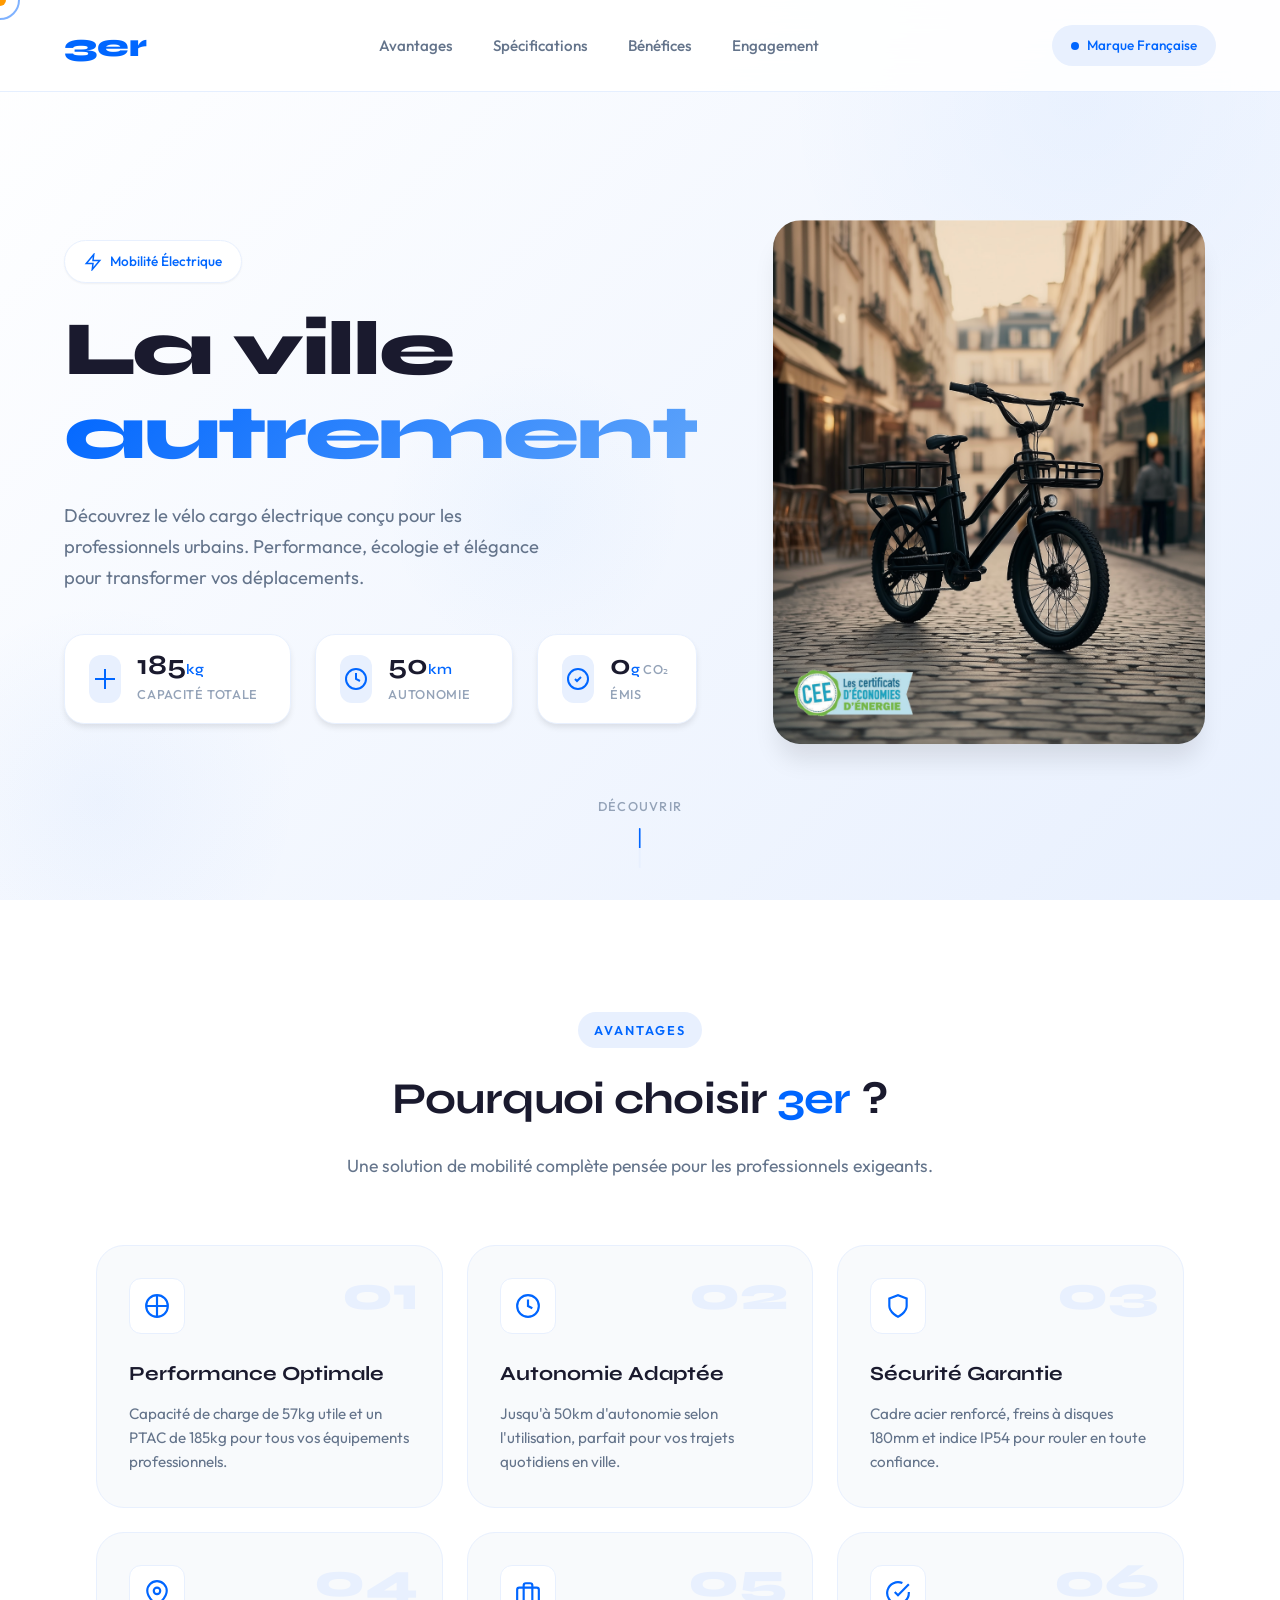
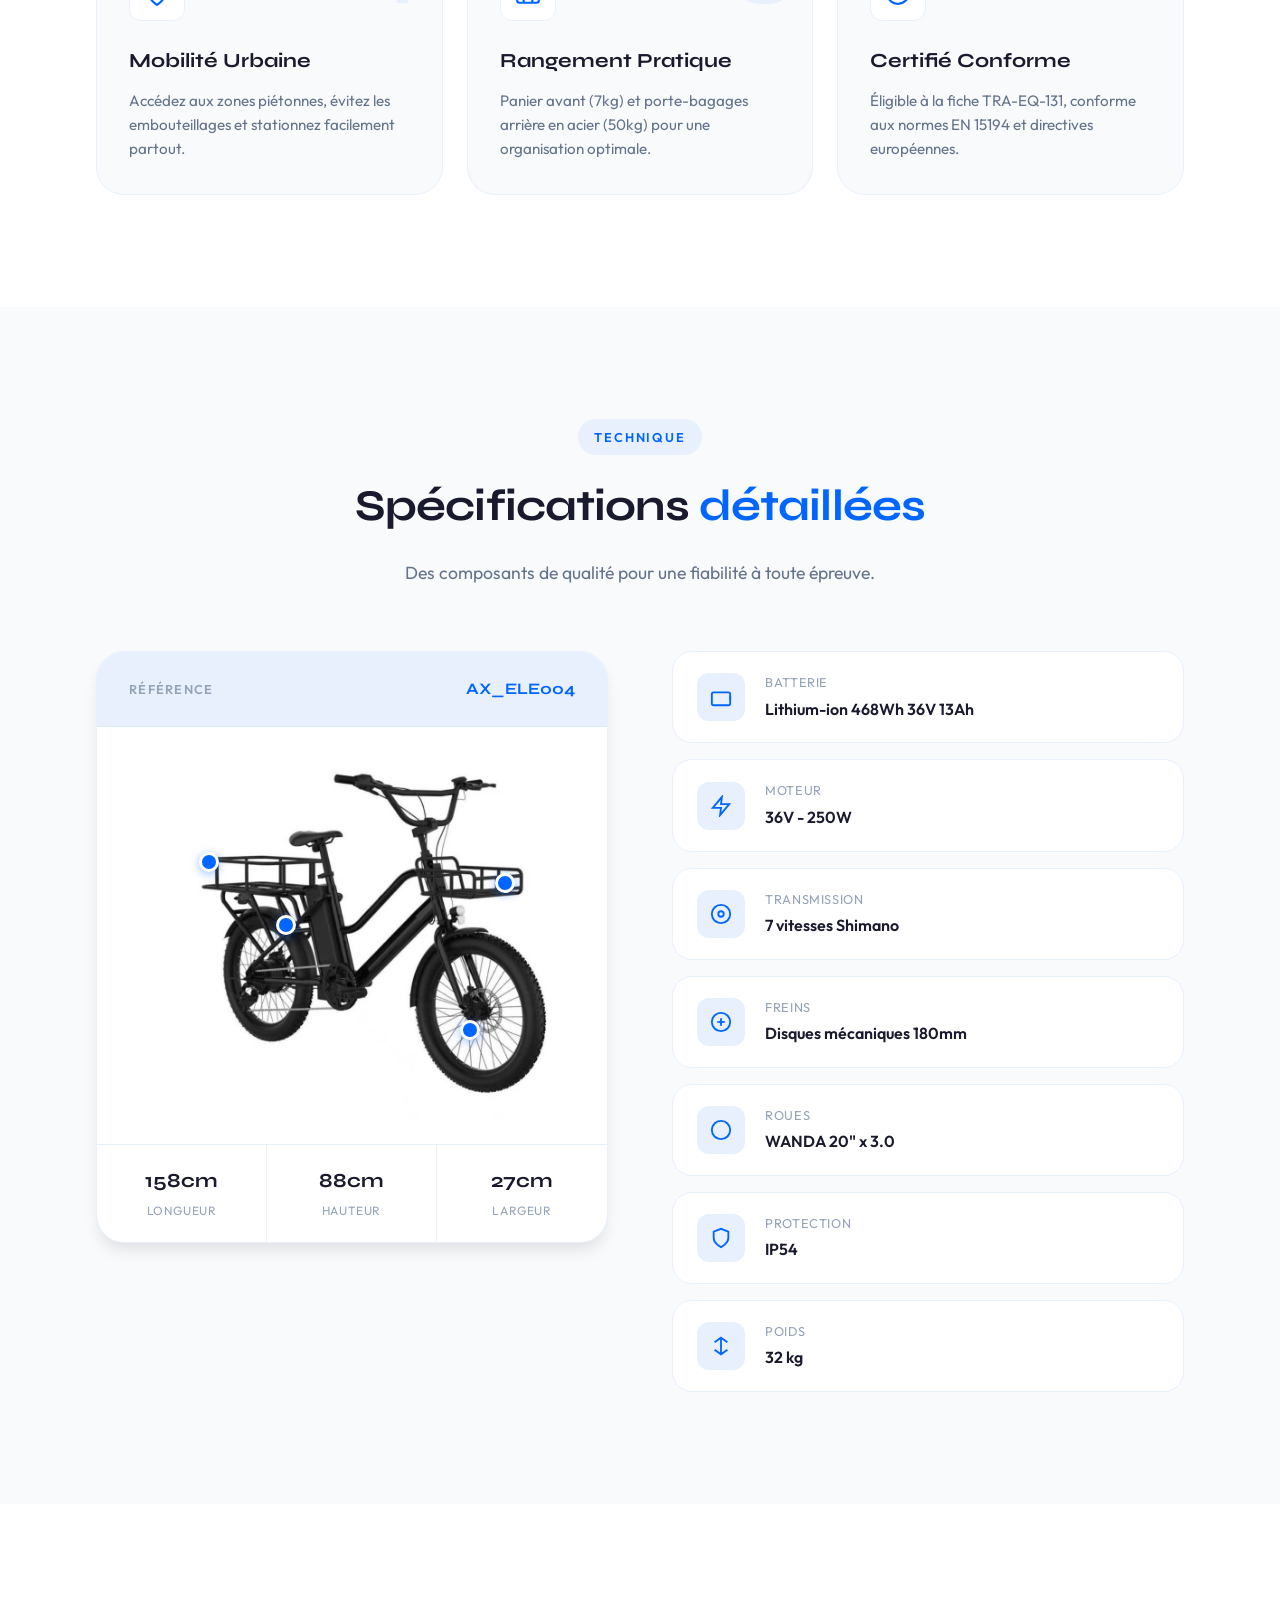
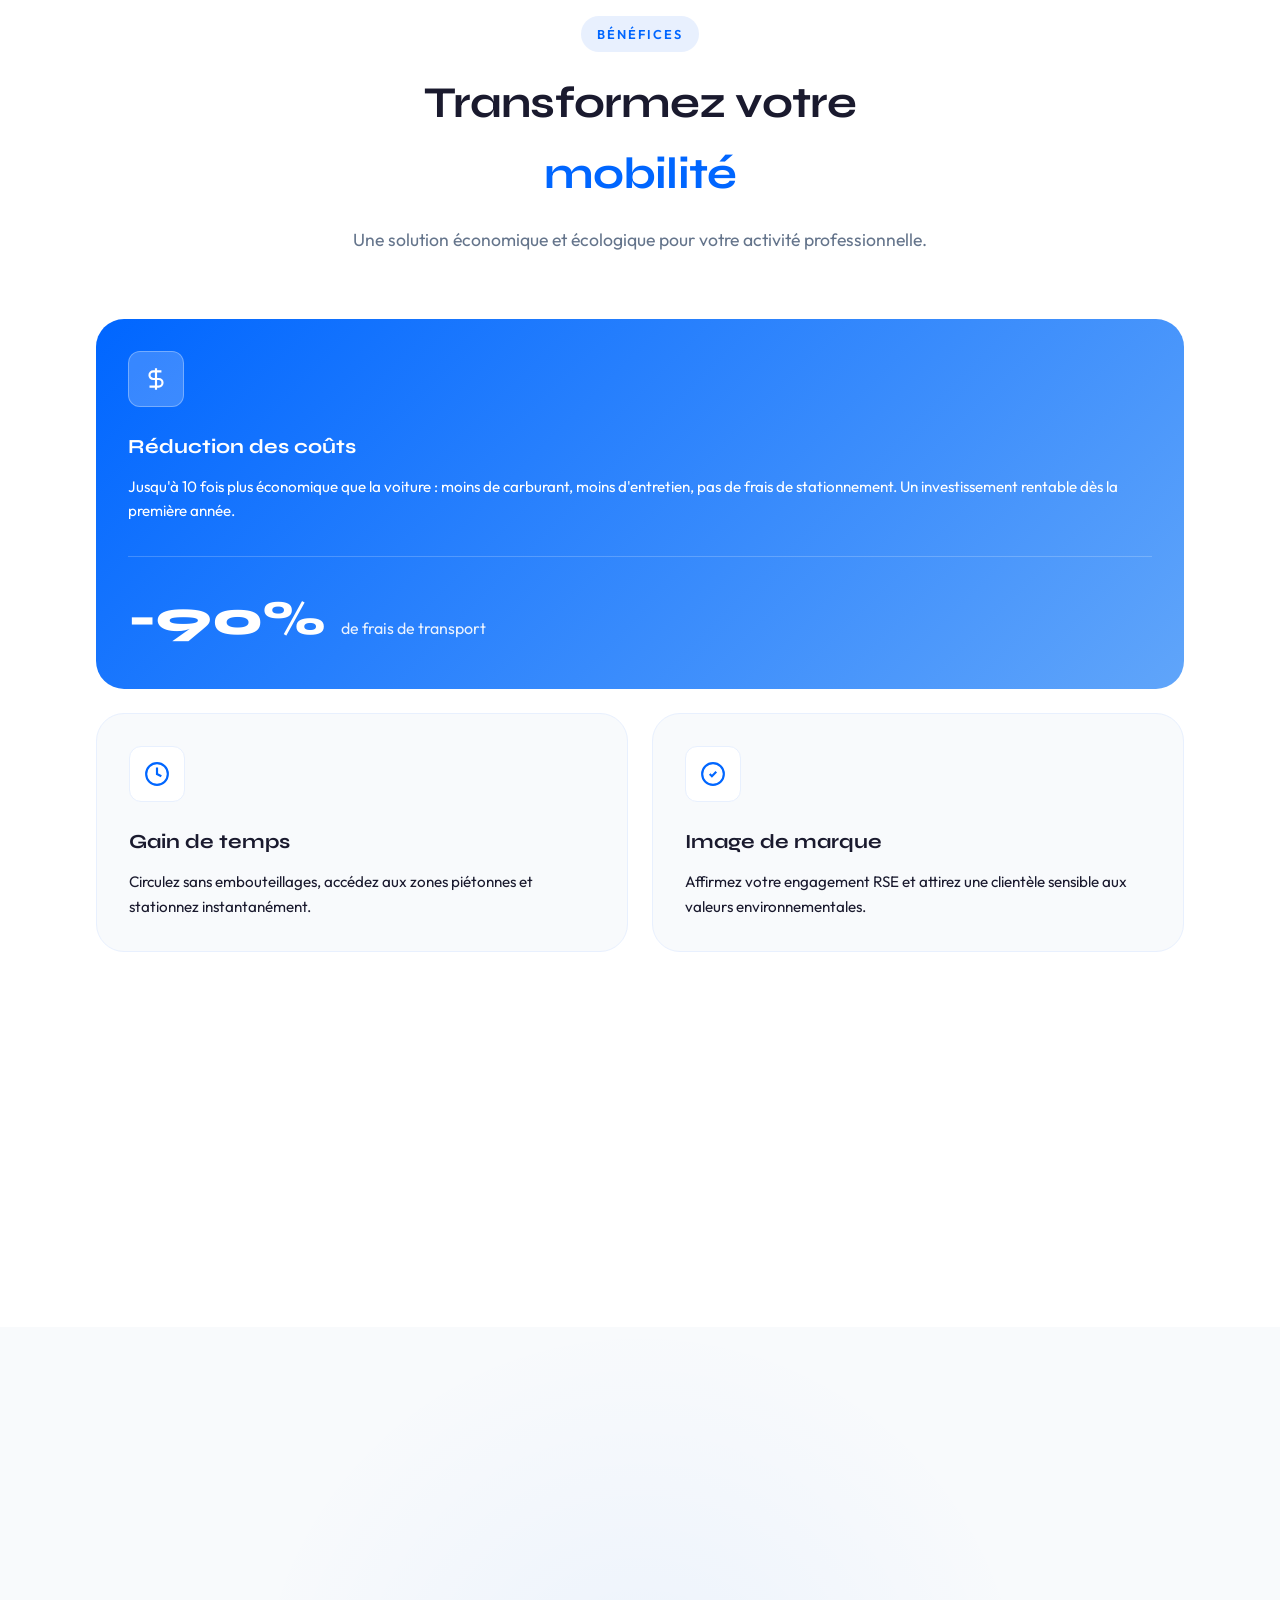
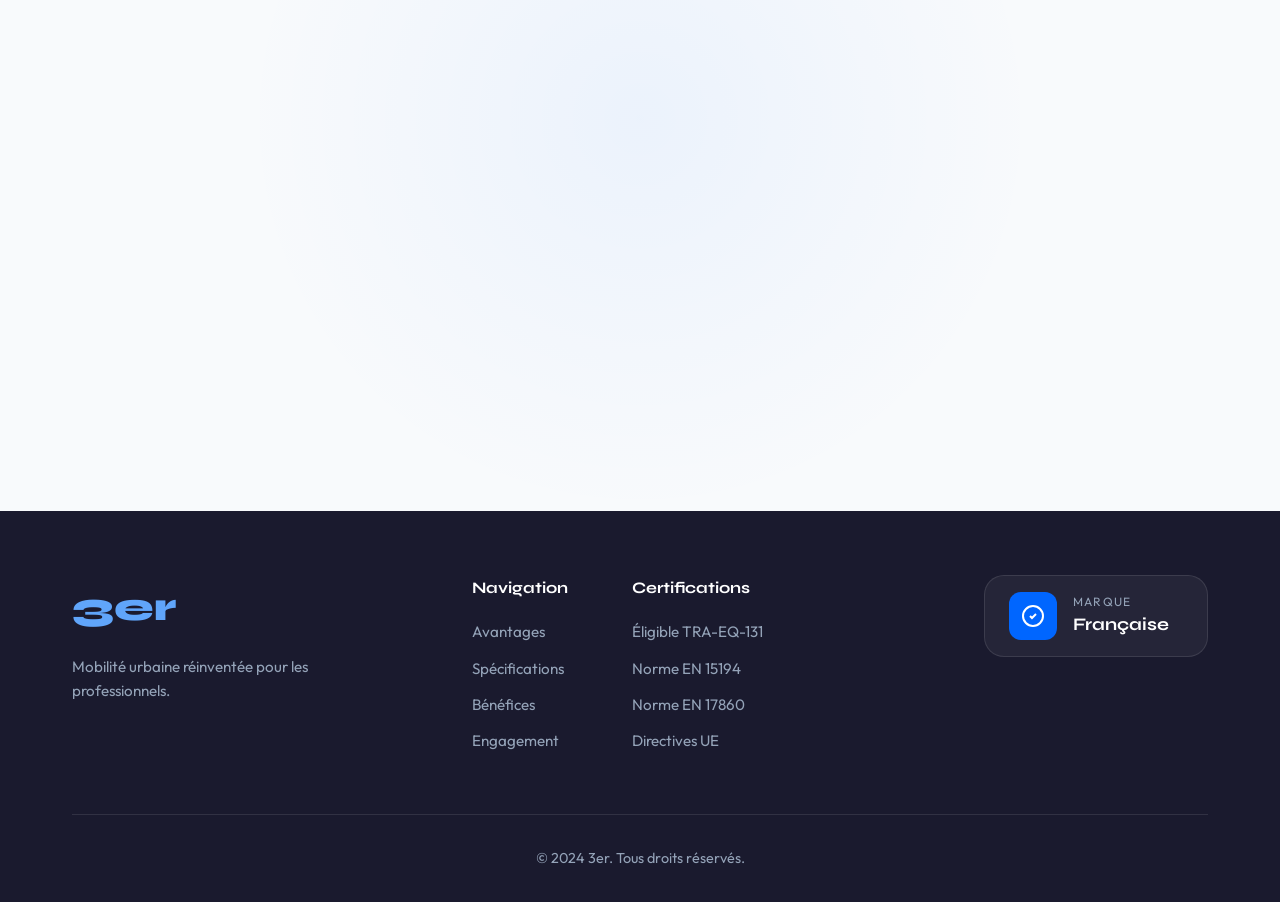
==== commit 1b3ec131: "Fix image source paths in index.html" ====
--- a/index.html
+++ b/index.html
@@ -1879,7 +1879,7 @@
                 <div class="bike-wrapper">
                     <div class="bike-glow"></div>
                     <div class="bike-image-container">
-                        <img src="./Bike urban.png" alt="Vélo cargo électrique 3er" class="bike-photo">
+                        <img src="./bike%20urban.png" alt="Vélo cargo électrique 3er" class="bike-photo">
                     </div>
                 </div>
             </div>
@@ -1988,7 +1988,7 @@
                             <span class="specs-card-ref">AX_ELE004</span>
                         </div>
                         <div class="specs-image-container">
-                            <img src="./Bike studio.png" alt="Vélo cargo électrique 3er - Vue détaillée" class="specs-bike-photo">
+                            <img src="./bike%20studio.png" alt="Vélo cargo électrique 3er - Vue détaillée" class="specs-bike-photo">
                             <div class="specs-hotspot hotspot-battery">
                                 <span class="hotspot-dot"></span>
                                 <div class="hotspot-tooltip">Batterie 468Wh</div>
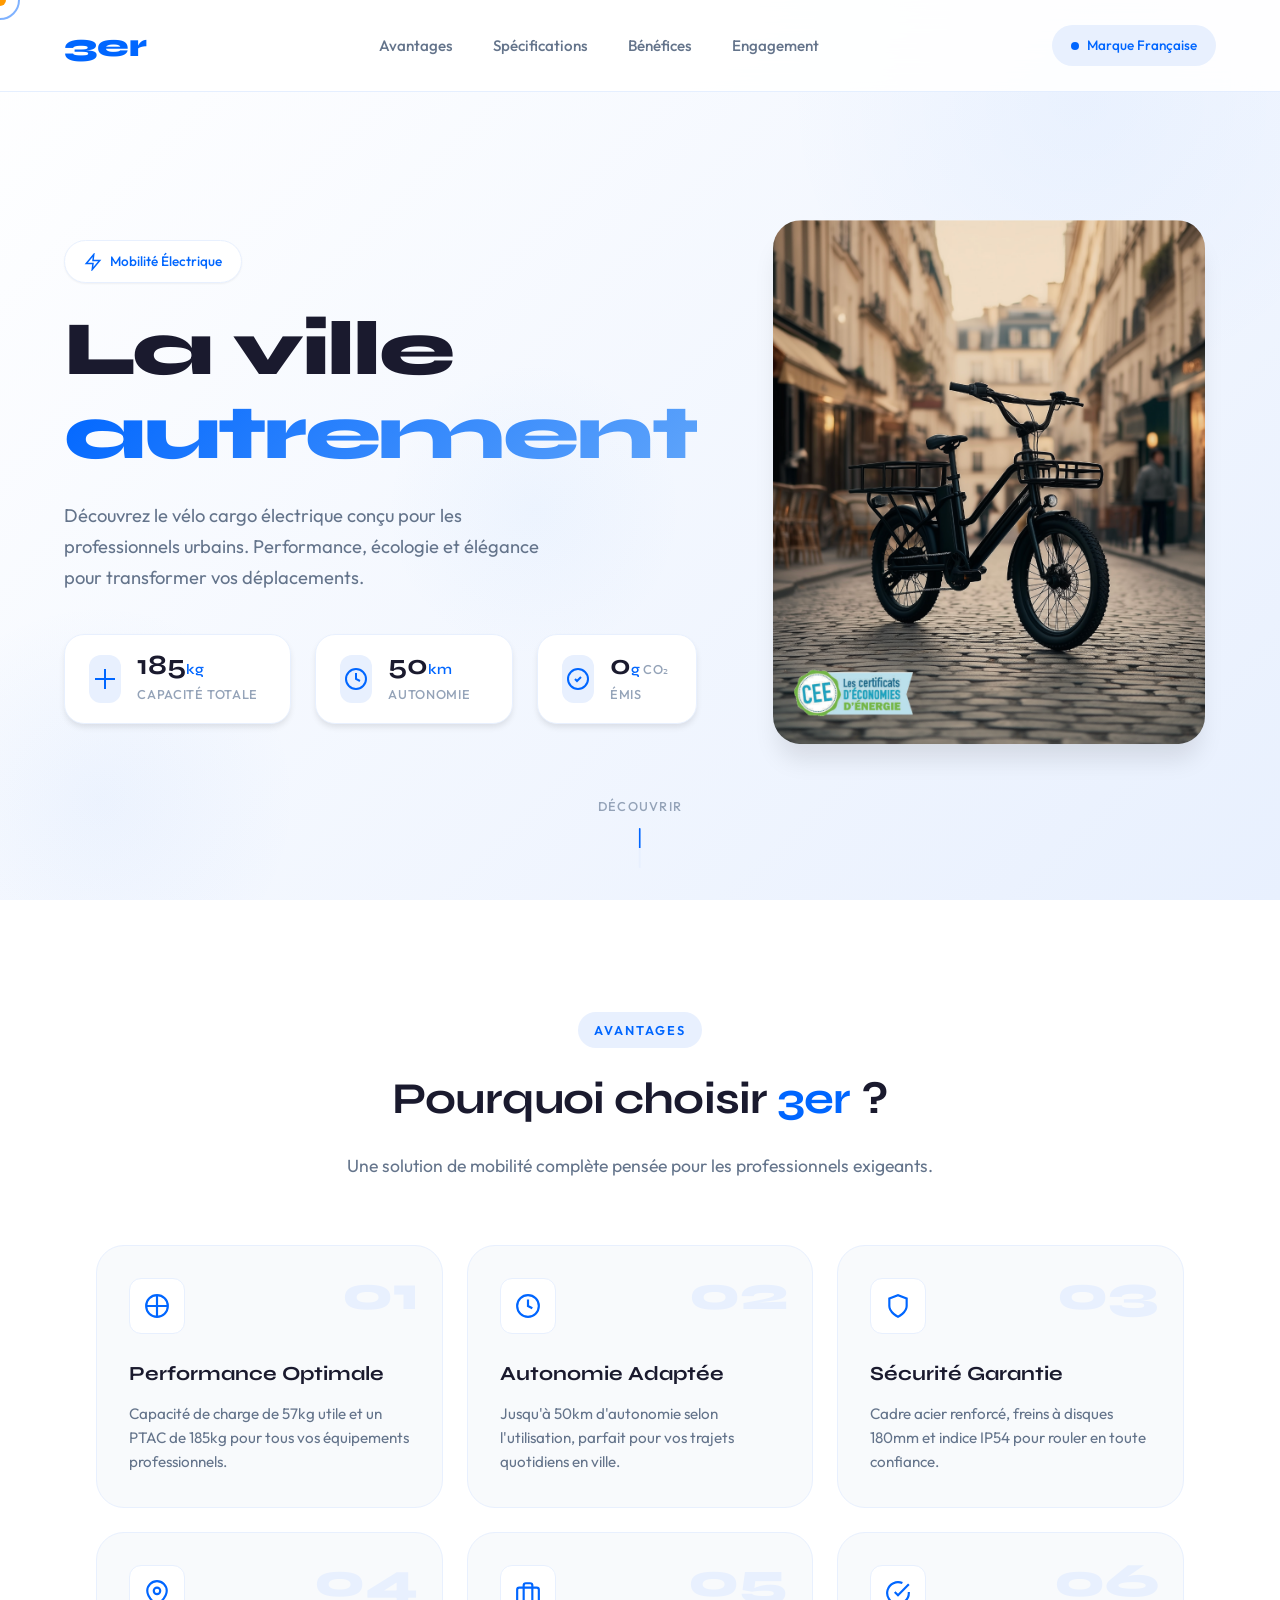
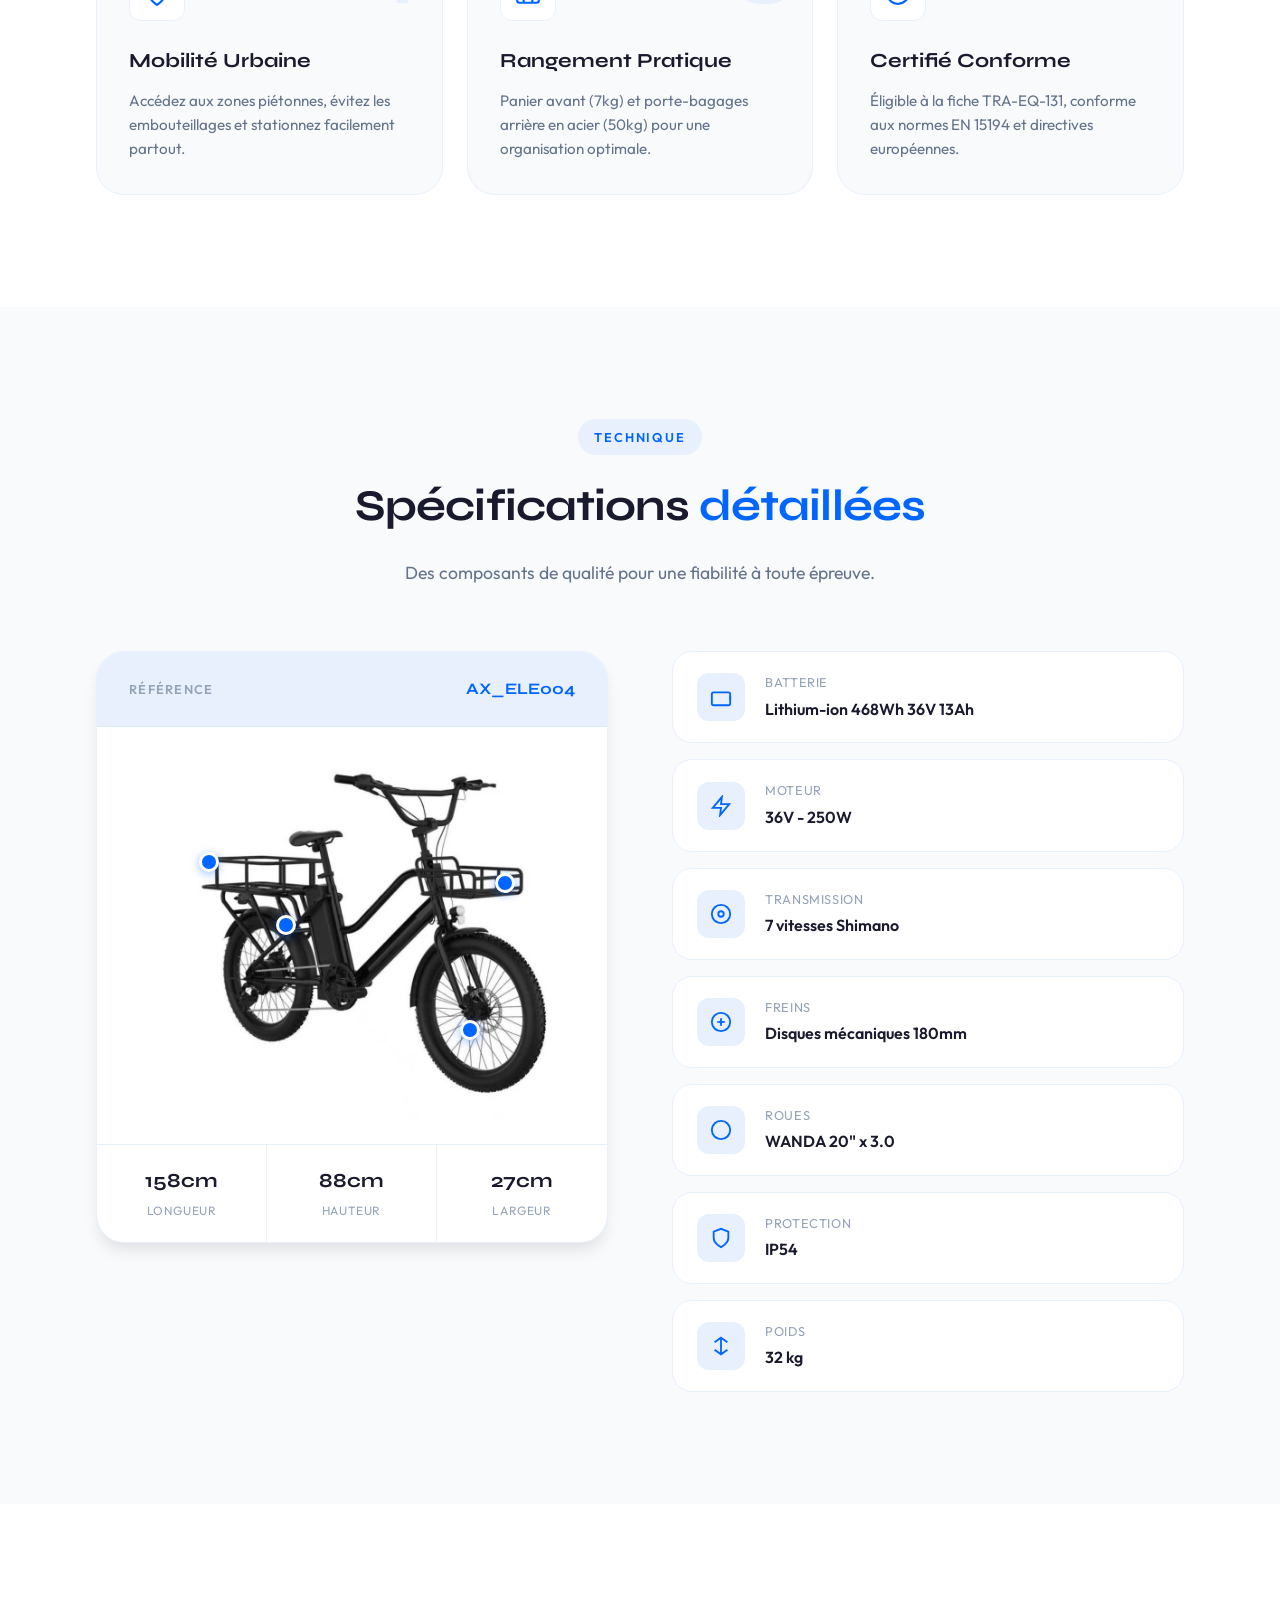
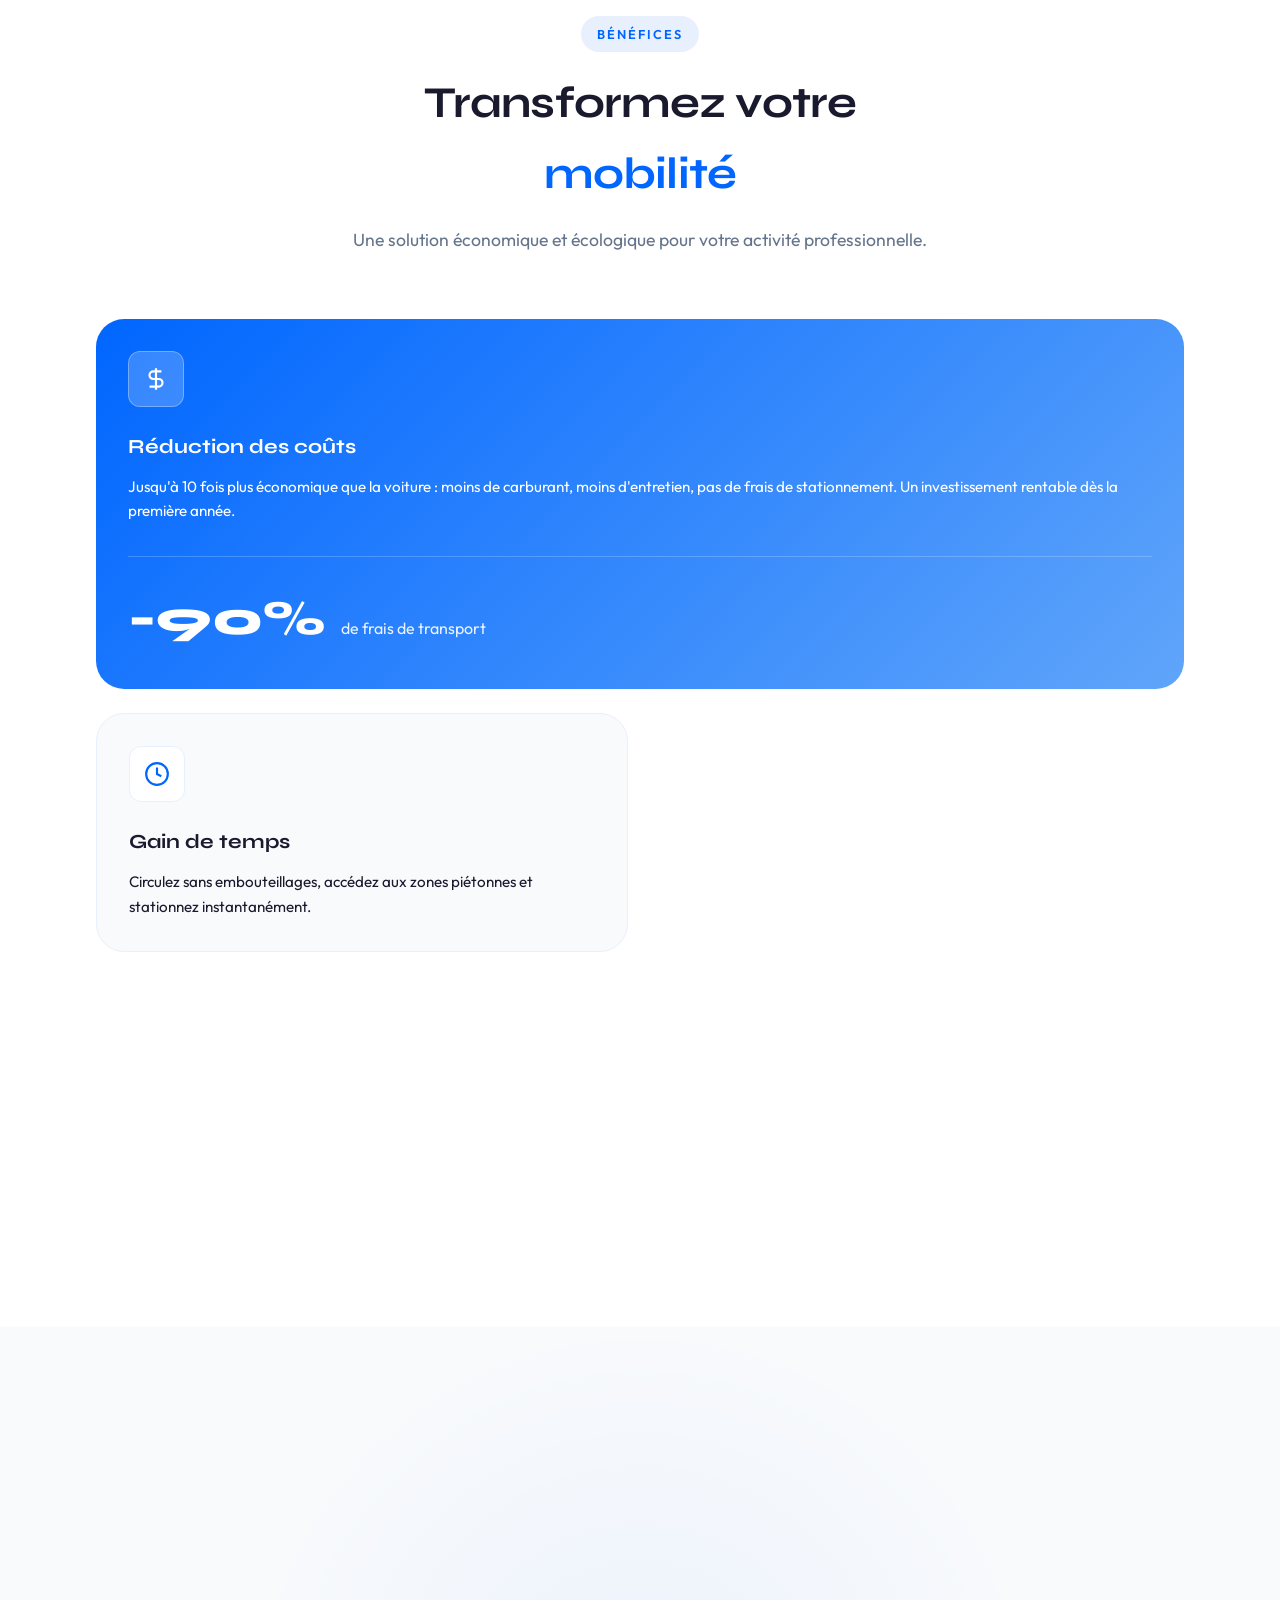
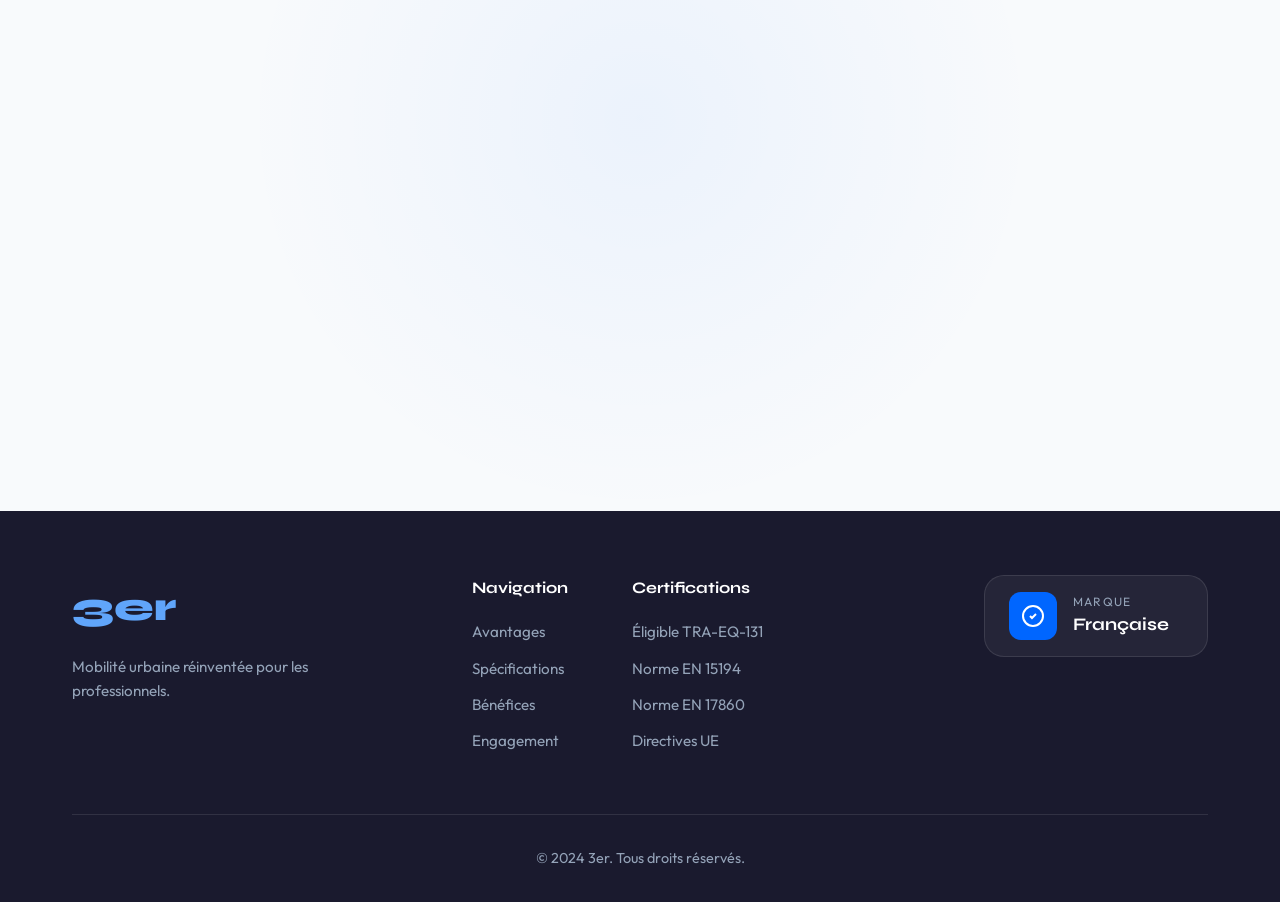
==== commit 266cbaae: "Fix image source path by removing URL encoding" ====
--- a/index.html
+++ b/index.html
@@ -1879,7 +1879,7 @@
                 <div class="bike-wrapper">
                     <div class="bike-glow"></div>
                     <div class="bike-image-container">
-                        <img src="./bike%20urban.png" alt="Vélo cargo électrique 3er" class="bike-photo">
+                        <img src="./bike urban.png" alt="Vélo cargo électrique 3er" class="bike-photo">
                     </div>
                 </div>
             </div>
@@ -1988,7 +1988,7 @@
                             <span class="specs-card-ref">AX_ELE004</span>
                         </div>
                         <div class="specs-image-container">
-                            <img src="./bike%20studio.png" alt="Vélo cargo électrique 3er - Vue détaillée" class="specs-bike-photo">
+                            <img src="./bike studio.png" alt="Vélo cargo électrique 3er - Vue détaillée" class="specs-bike-photo">
                             <div class="specs-hotspot hotspot-battery">
                                 <span class="hotspot-dot"></span>
                                 <div class="hotspot-tooltip">Batterie 468Wh</div>
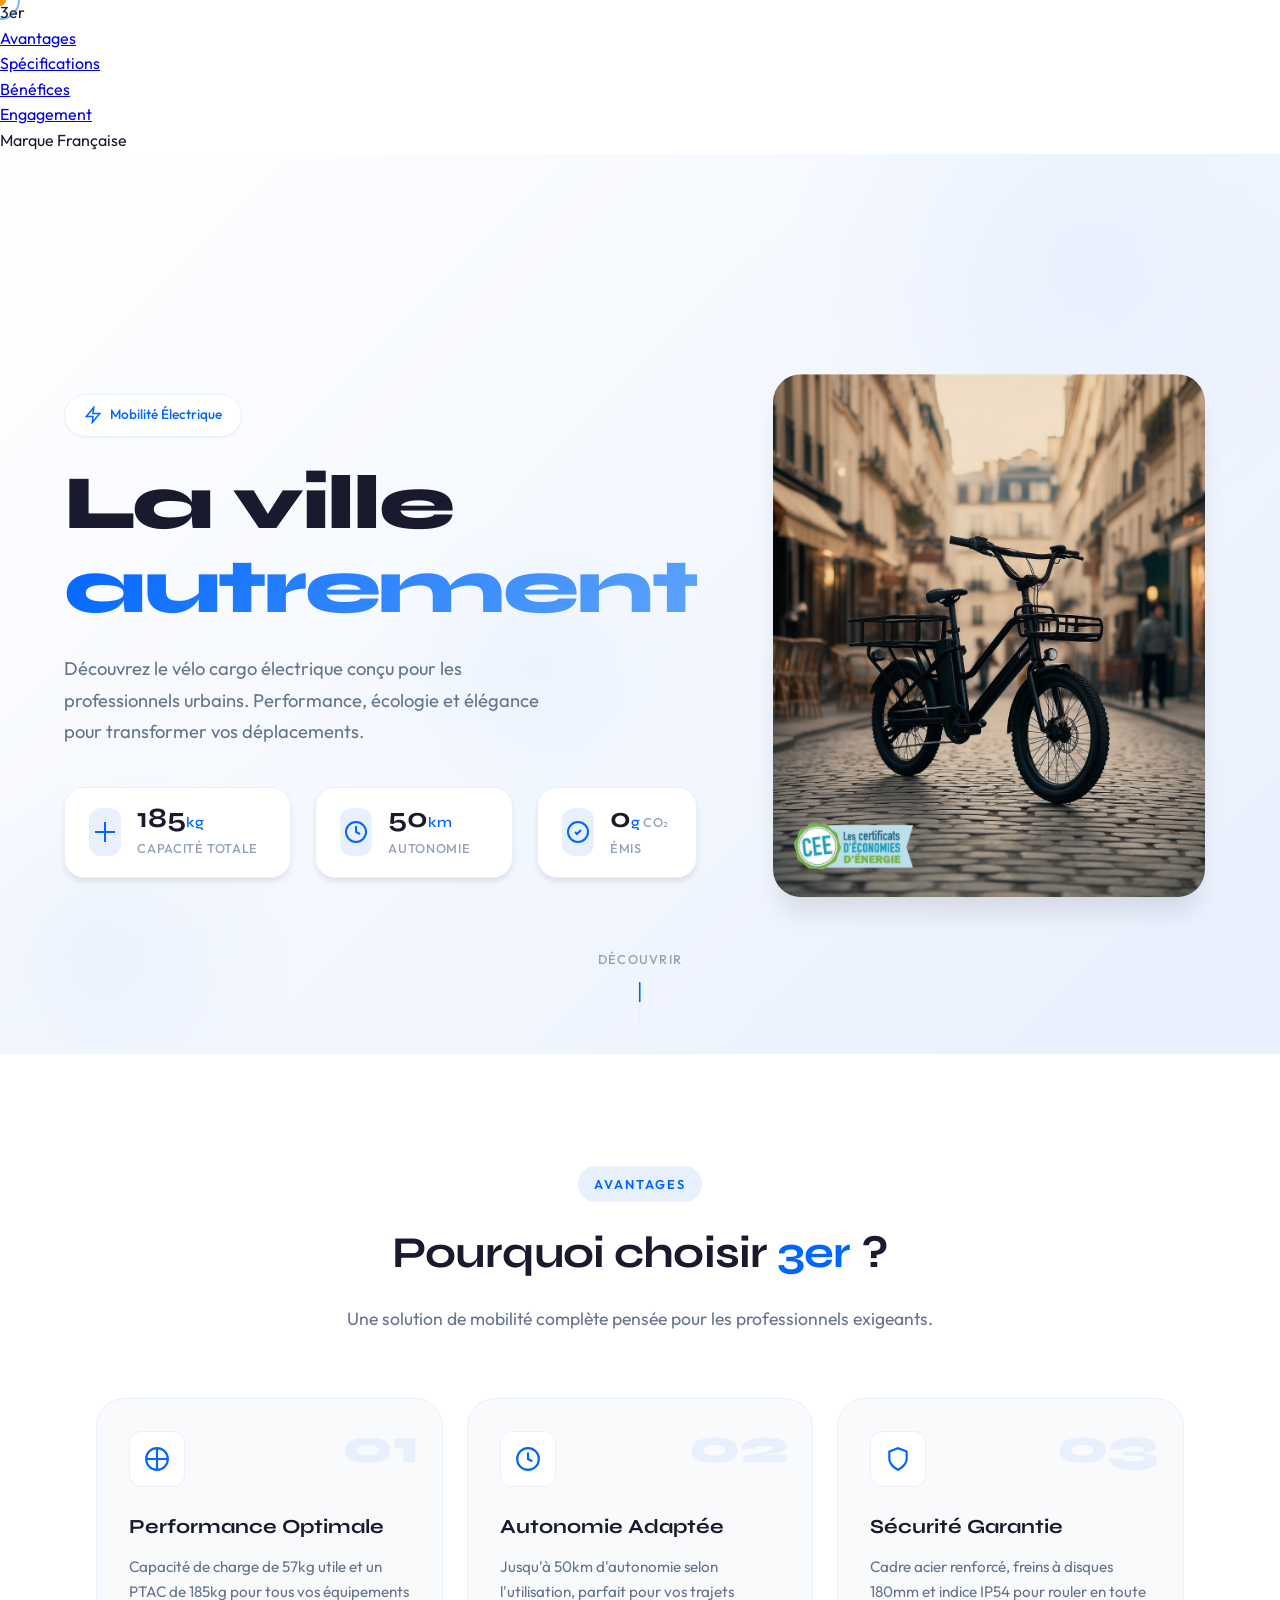
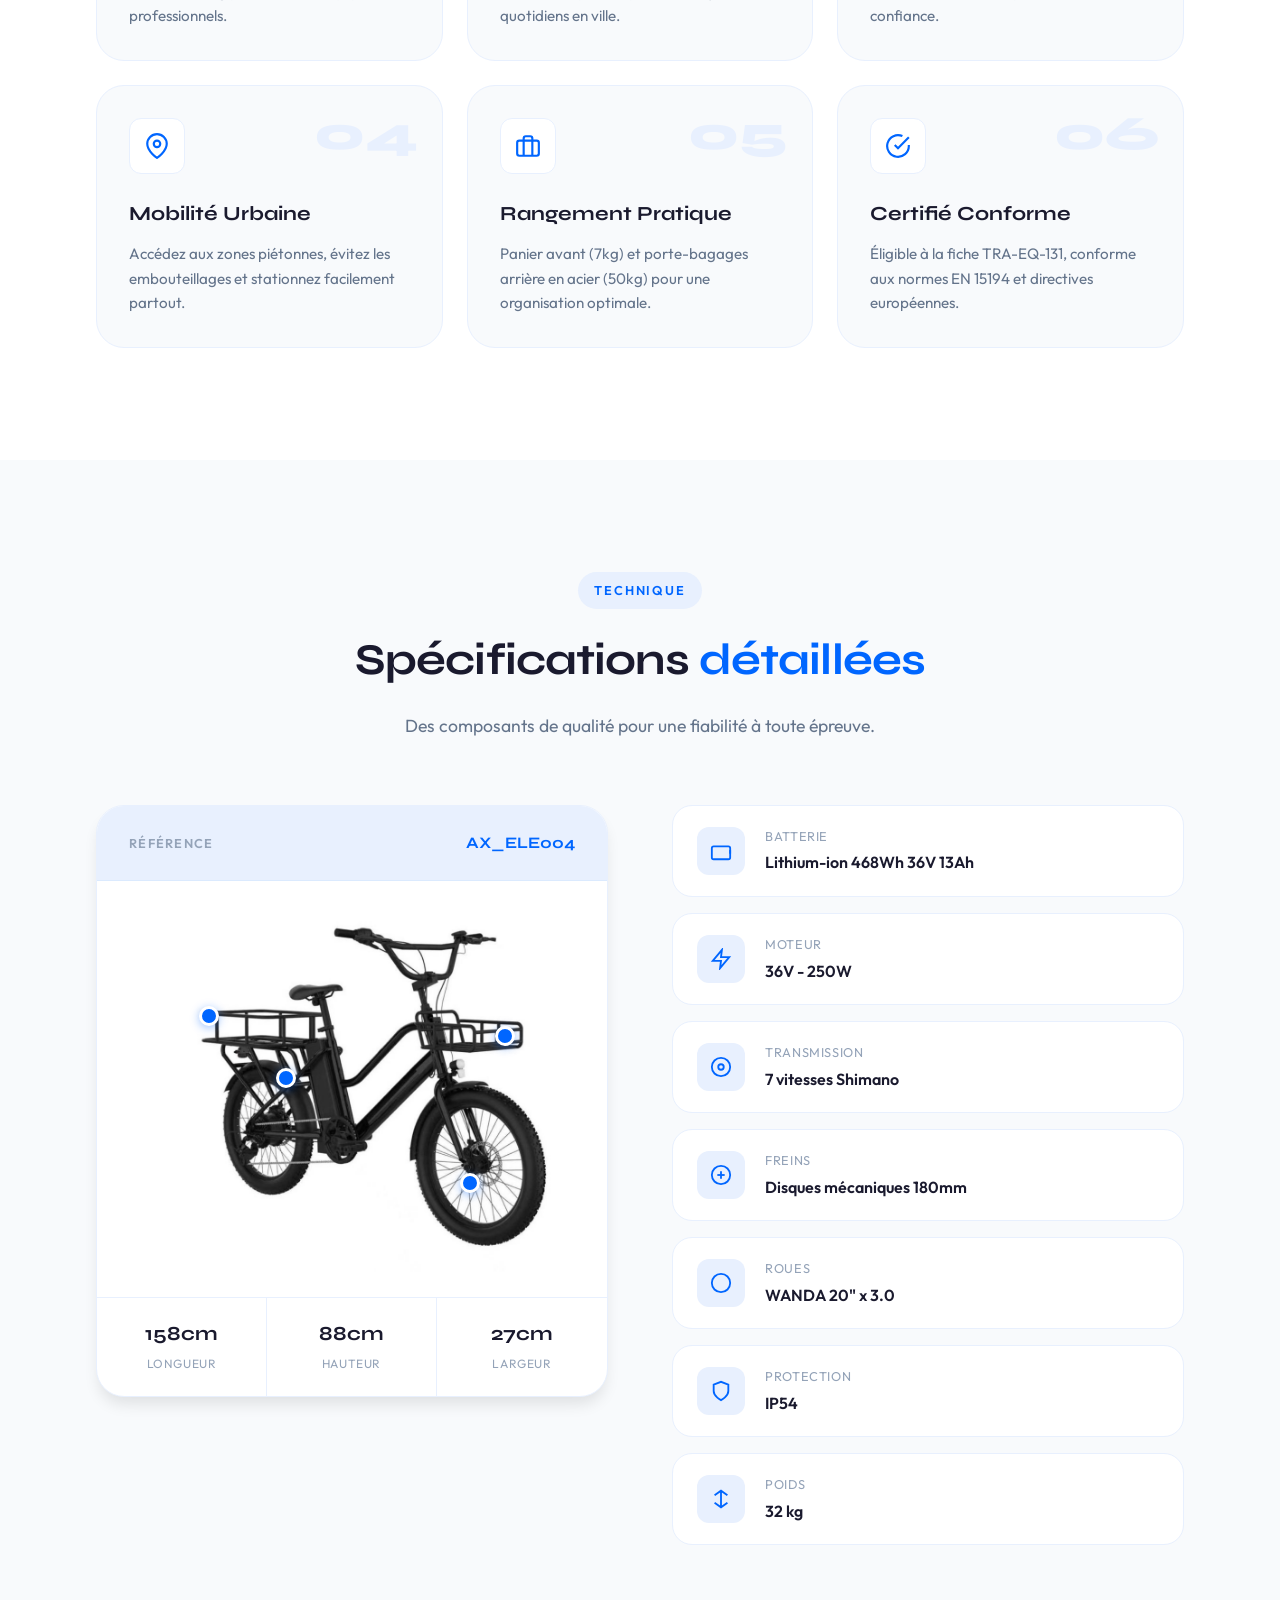
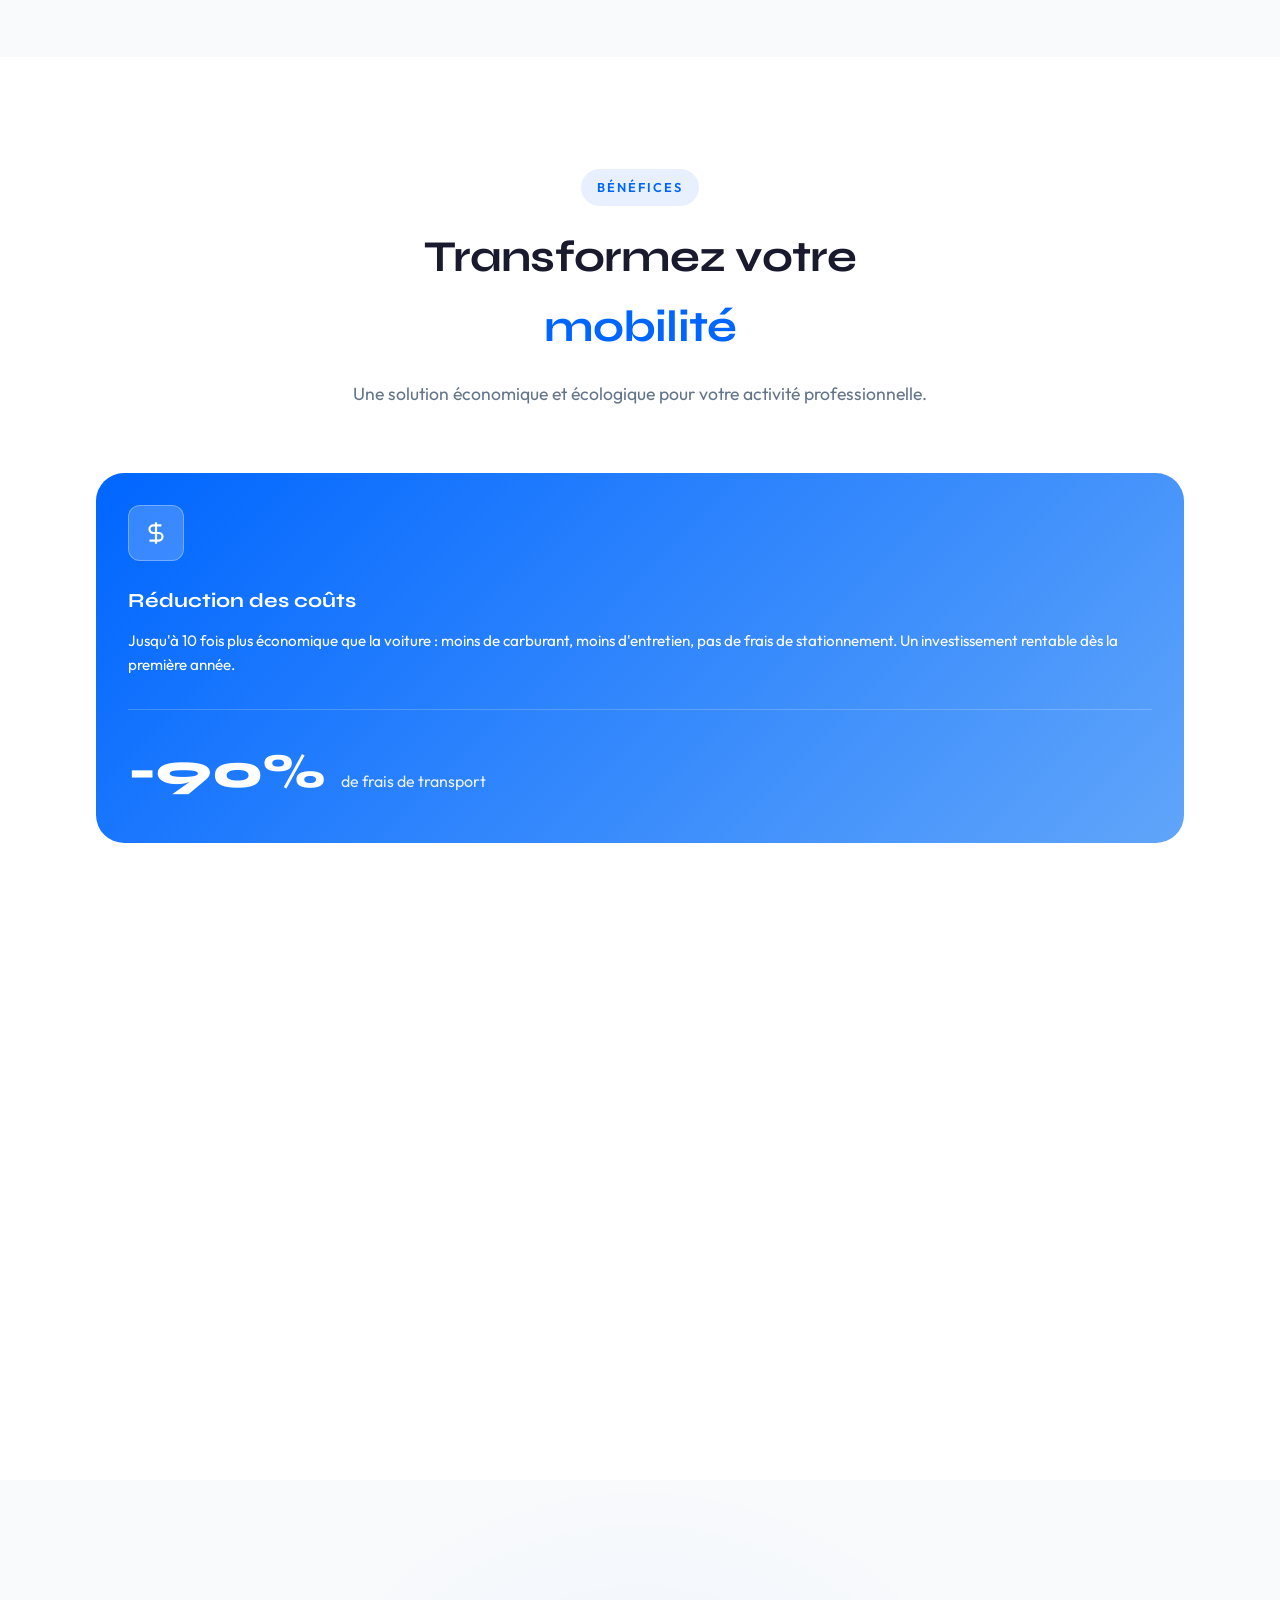
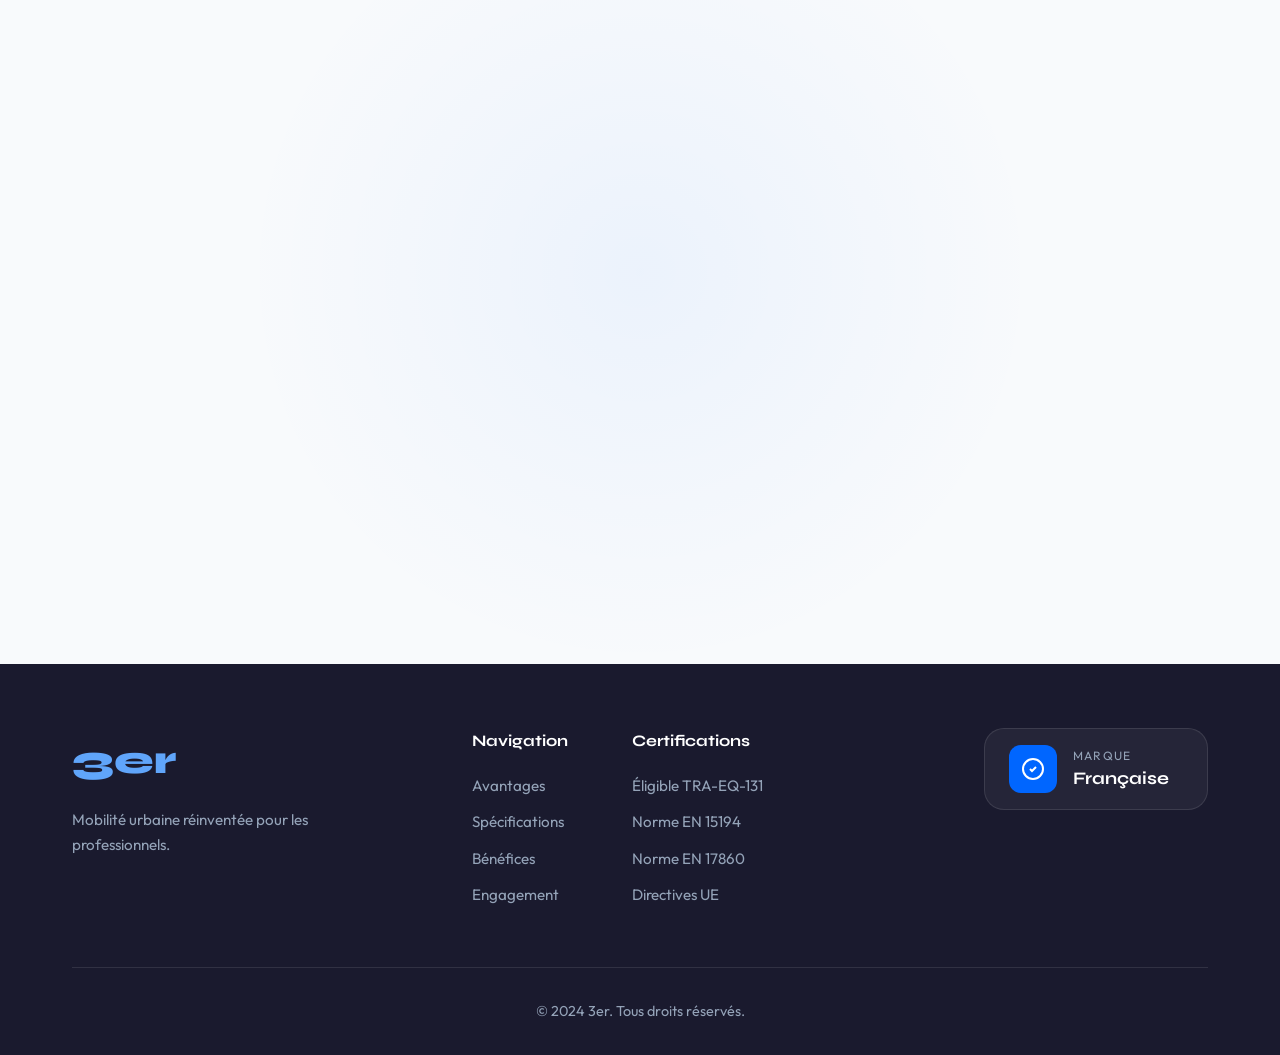
==== commit c9087673: "Remove navigation styles and elements Removed navigation styles and related elements from the HTML." ====
--- a/index.html
+++ b/index.html
@@ -99,95 +99,6 @@
     padding: 0 2rem;
 }
 
-/* Navigation */
-nav {
-    position: fixed;
-    top: 0;
-    left: 0;
-    width: 100%;
-    padding: 1.25rem 4rem;
-    display: flex;
-    justify-content: space-between;
-    align-items: center;
-    z-index: 100;
-    background: rgba(255, 255, 255, 0.9);
-    backdrop-filter: blur(20px);
-    border-bottom: 1px solid rgba(0, 102, 255, 0.1);
-    transition: var(--transition);
-}
-
-nav.scrolled {
-    padding: 1rem 4rem;
-    box-shadow: var(--shadow-md);
-}
-
-.logo {
-    font-family: 'Syne', sans-serif;
-    font-size: 2rem;
-    font-weight: 800;
-    color: var(--blue-600);
-    letter-spacing: -0.02em;
-}
-
-.nav-links {
-    display: flex;
-    gap: 2.5rem;
-    list-style: none;
-}
-
-.nav-links a {
-    color: var(--dark-gray);
-    text-decoration: none;
-    font-weight: 500;
-    font-size: 0.95rem;
-    transition: var(--transition);
-    position: relative;
-}
-
-.nav-links a::after {
-    content: '';
-    position: absolute;
-    bottom: -6px;
-    left: 0;
-    width: 0;
-    height: 2px;
-    background: var(--gradient-blue);
-    border-radius: 2px;
-    transition: width 0.3s ease;
-}
-
-.nav-links a:hover {
-    color: var(--blue-600);
-}
-
-.nav-links a:hover::after {
-    width: 100%;
-}
-
-.nav-badge {
-    display: flex;
-    align-items: center;
-    gap: 0.5rem;
-    background: var(--light-gray);
-    padding: 0.6rem 1.2rem;
-    border-radius: 50px;
-    font-size: 0.85rem;
-    font-weight: 500;
-    color: var(--blue-600);
-}
-
-.badge-dot {
-    width: 8px;
-    height: 8px;
-    background: var(--blue-600);
-    border-radius: 50%;
-    animation: pulse-dot 2s infinite;
-}
-
-@keyframes pulse-dot {
-    0%, 100% { opacity: 1; transform: scale(1); }
-    50% { opacity: 0.5; transform: scale(1.2); }
-}
 
 /* Hero Section */
 .hero {
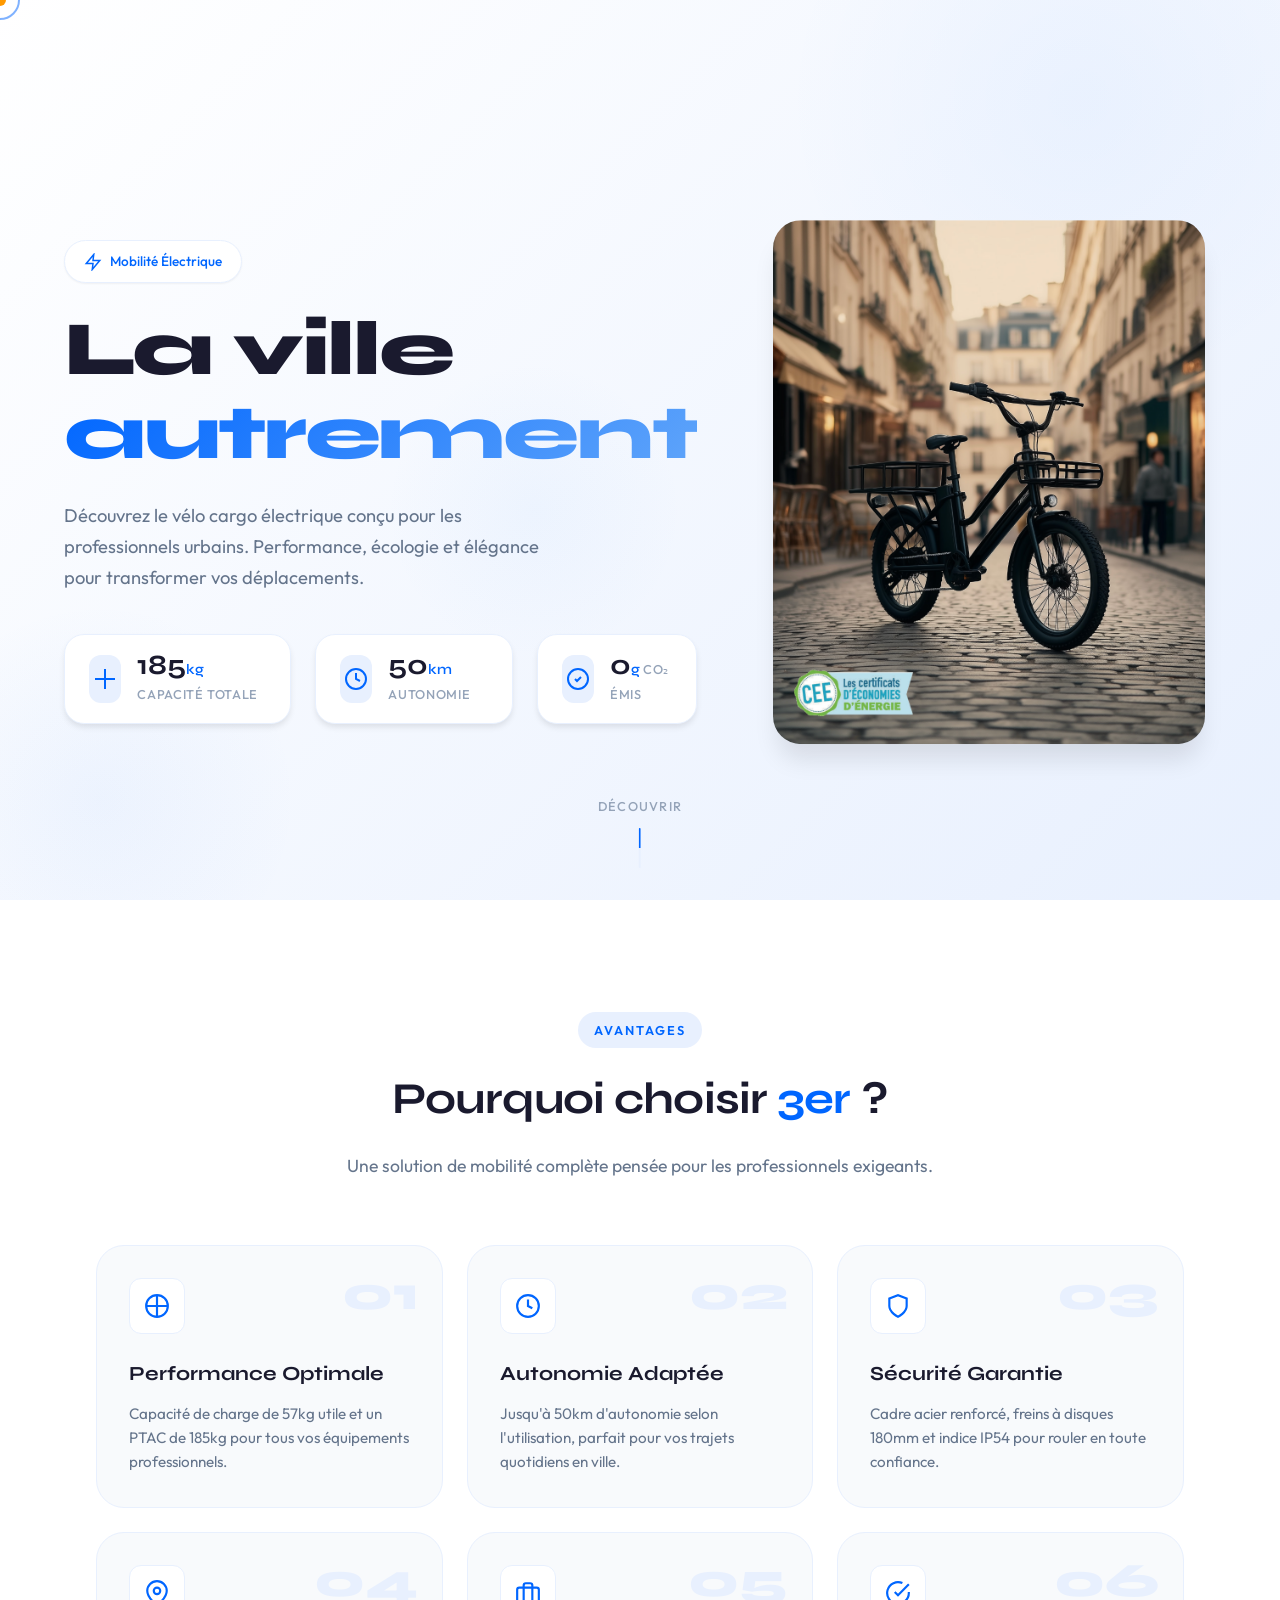
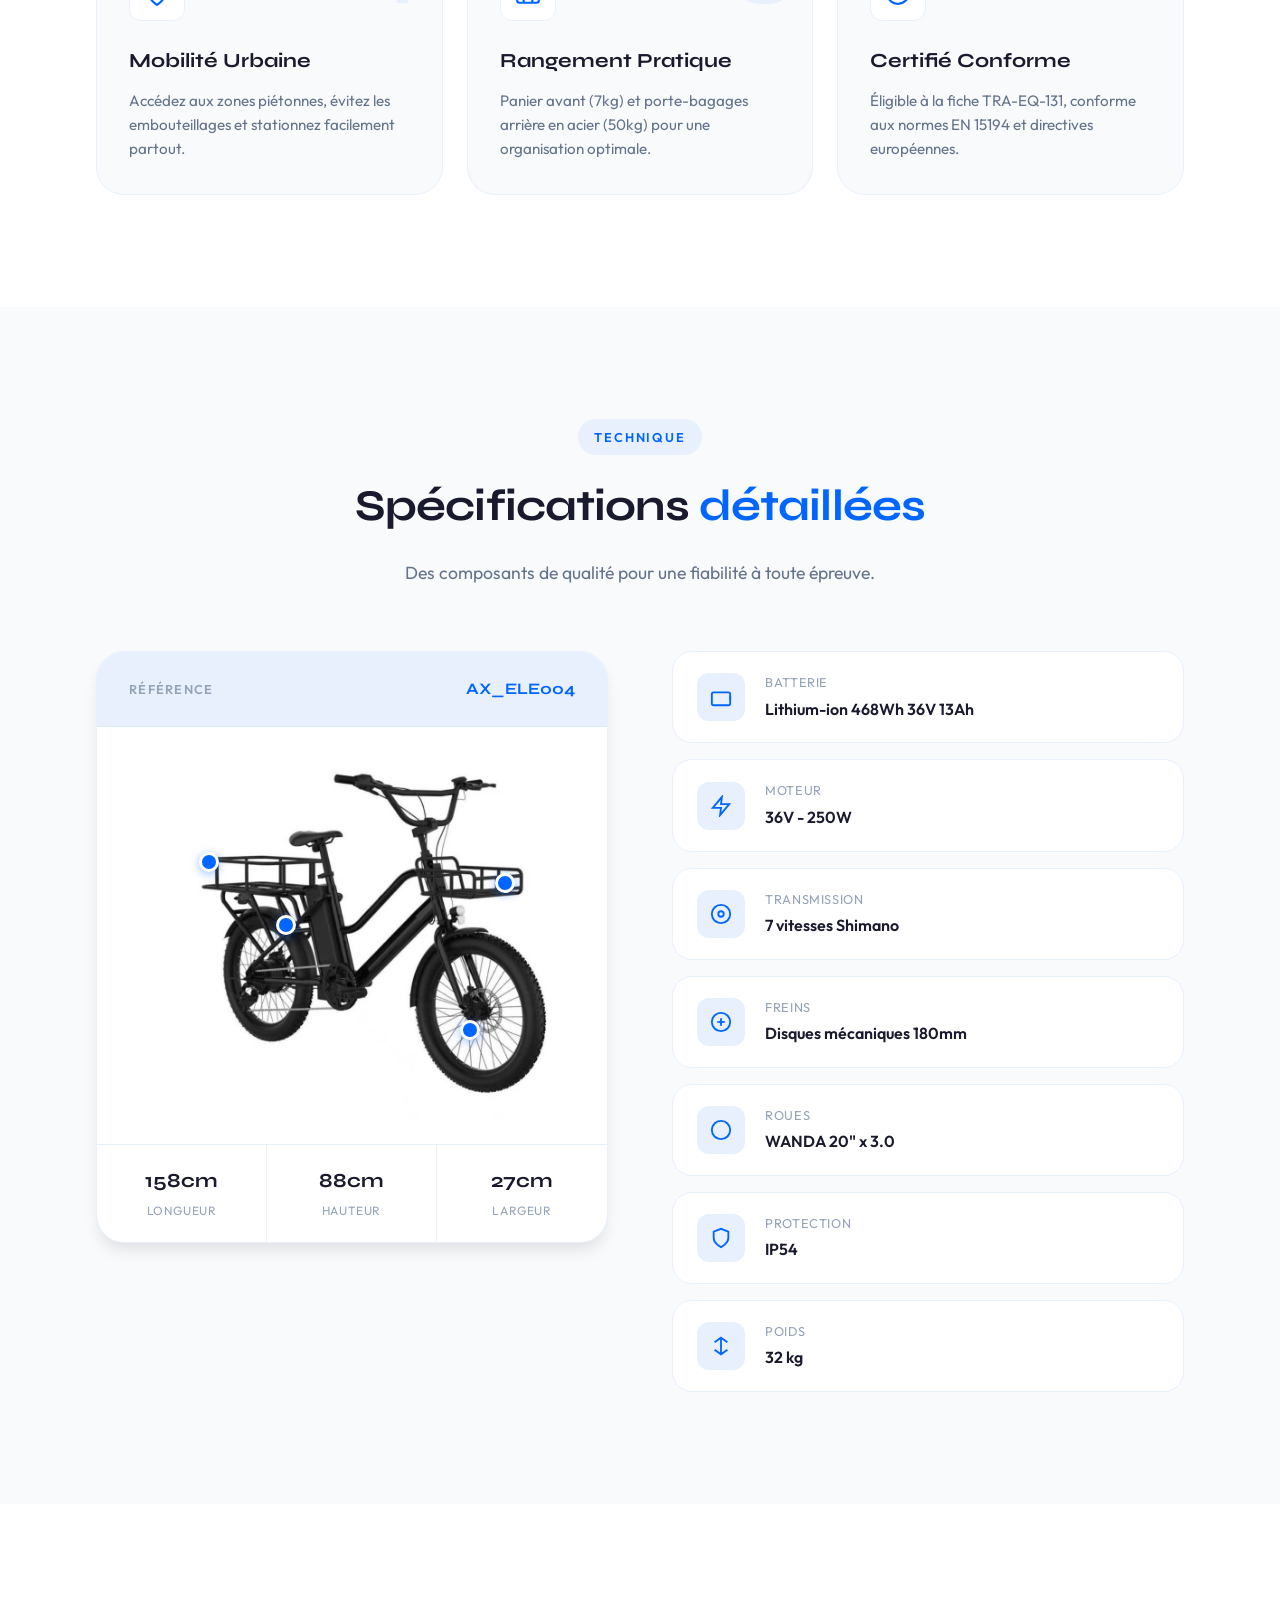
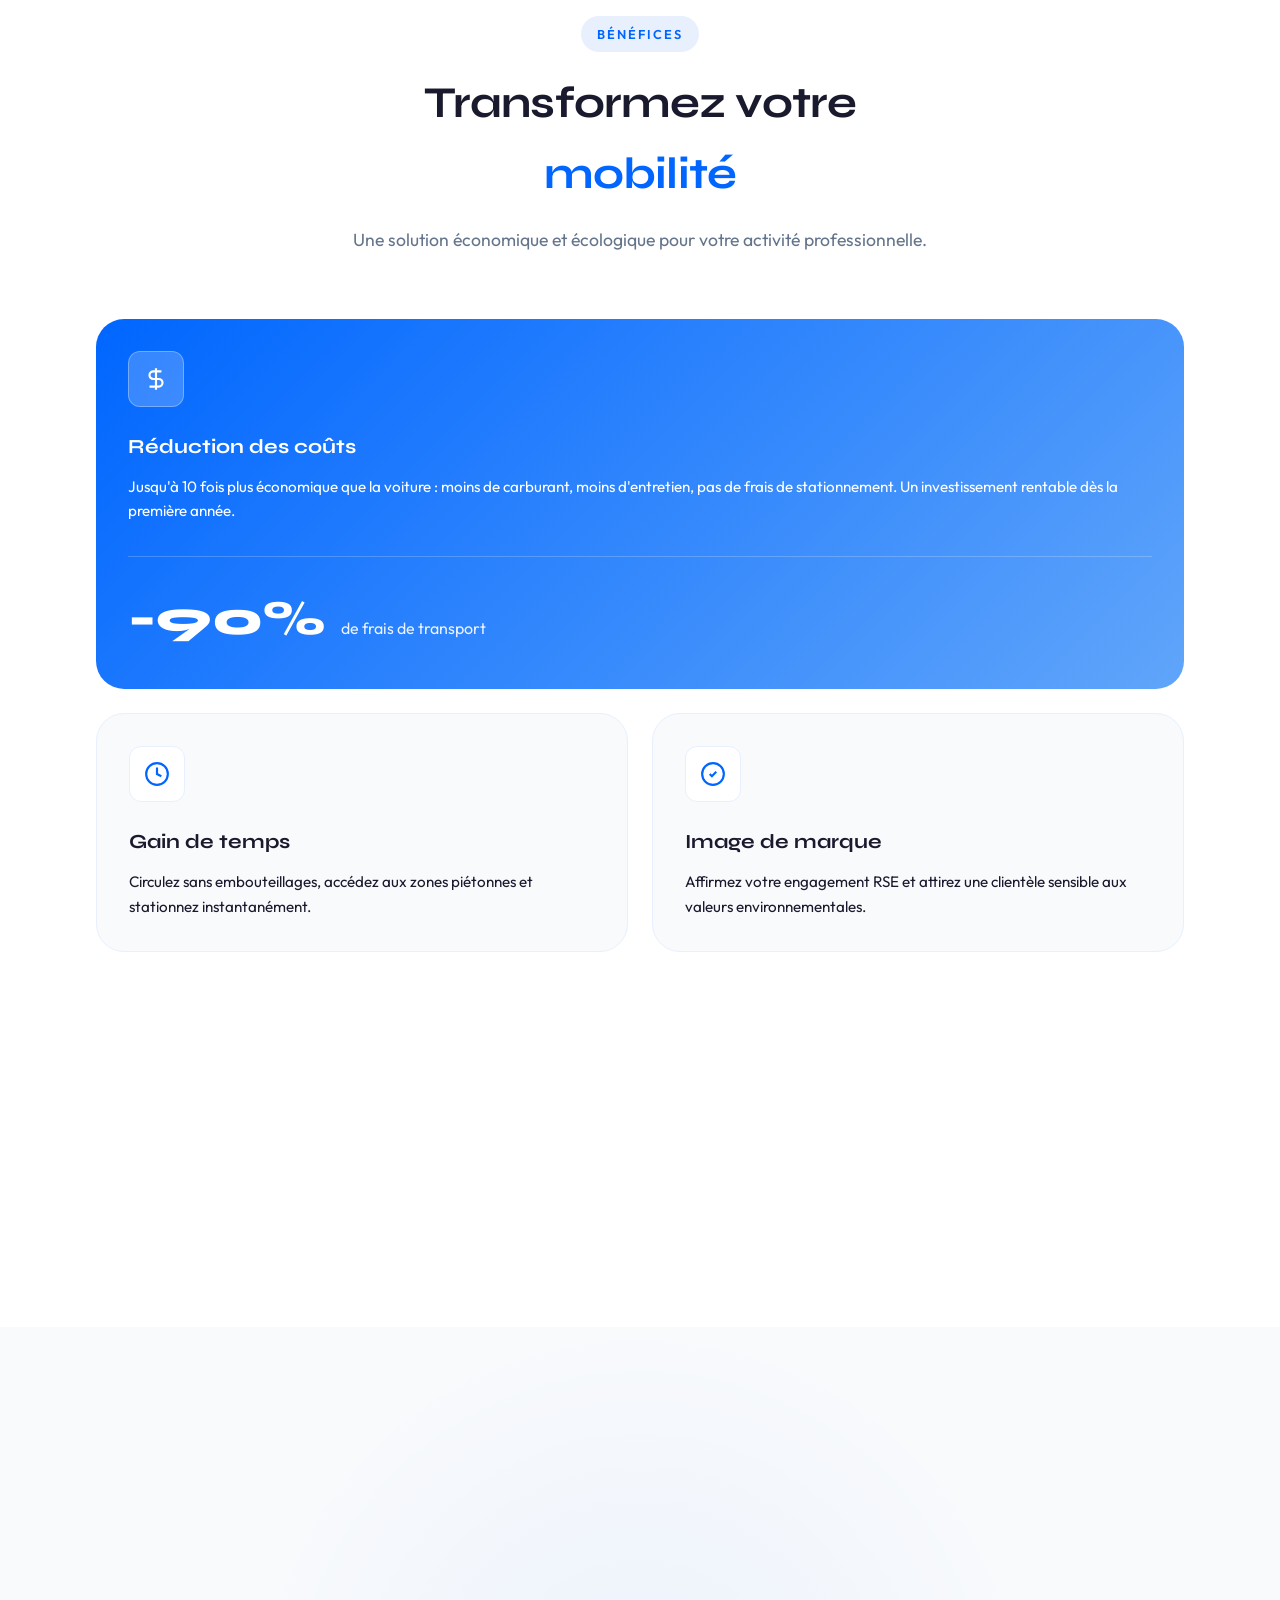
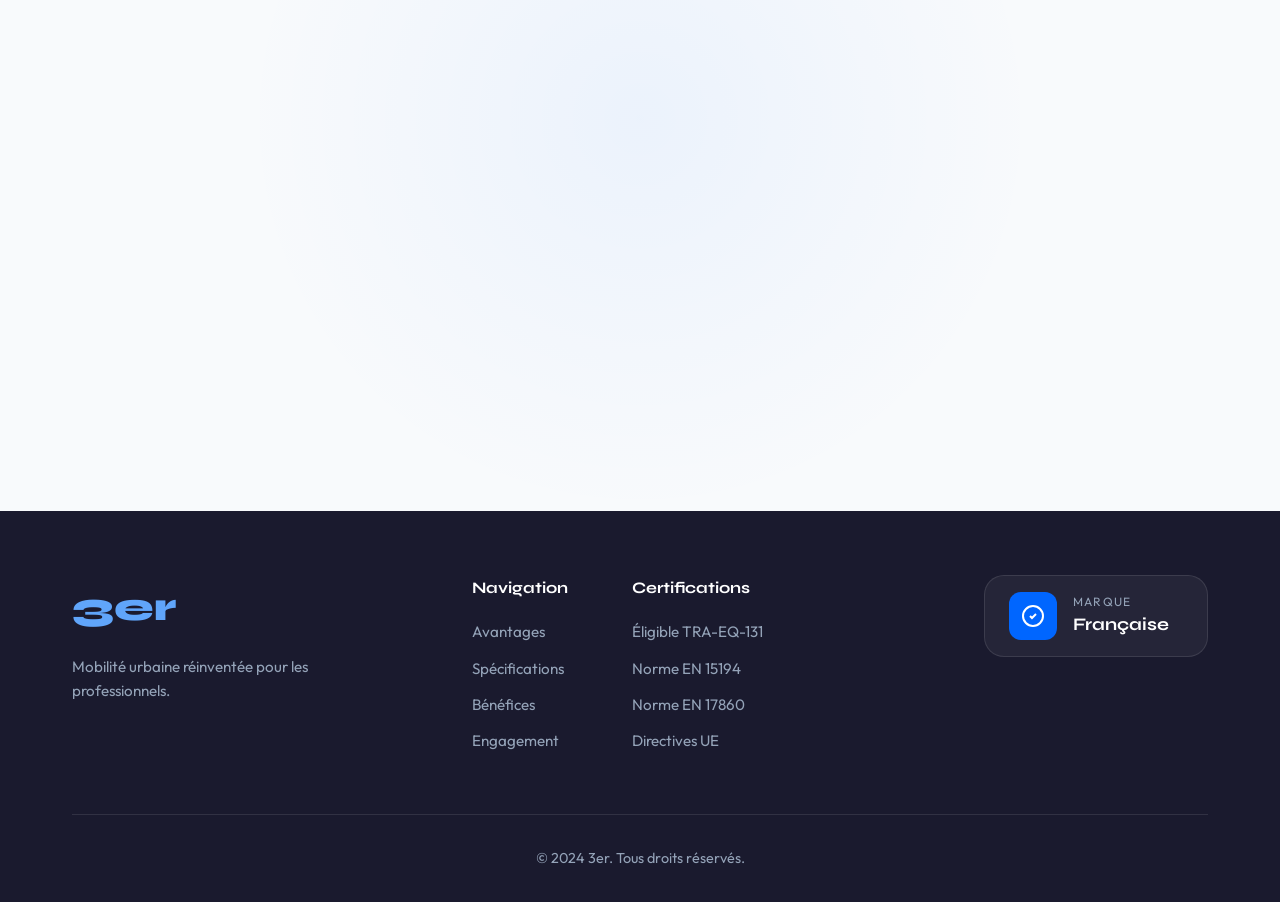
==== commit 7c79fcc7: "Remove navigation from index.html Removed navigation section from the HTML file." ====
--- a/index.html
+++ b/index.html
@@ -1691,25 +1691,7 @@
     <div class="cursor"></div>
     <div class="cursor-follower"></div>
 
-    <!-- Navigation -->
-    <nav>
-        <div class="logo">3er</div>
-        <ul class="nav-links">
-            <li><a href="#features">Avantages</a></li>
-            <li><a href="#specs">Spécifications</a></li>
-            <li><a href="#benefits">Bénéfices</a></li>
-            <li><a href="#eco">Engagement</a></li>
-        </ul>
-        <div class="nav-badge">
-            <span class="badge-dot"></span>
-            Marque Française
-        </div>
-        <button class="mobile-menu-btn" aria-label="Menu">
-            <span></span>
-            <span></span>
-            <span></span>
-        </button>
-    </nav>
+</nav>
 
     <!-- Mobile Menu Overlay -->
     <div class="mobile-menu-overlay">
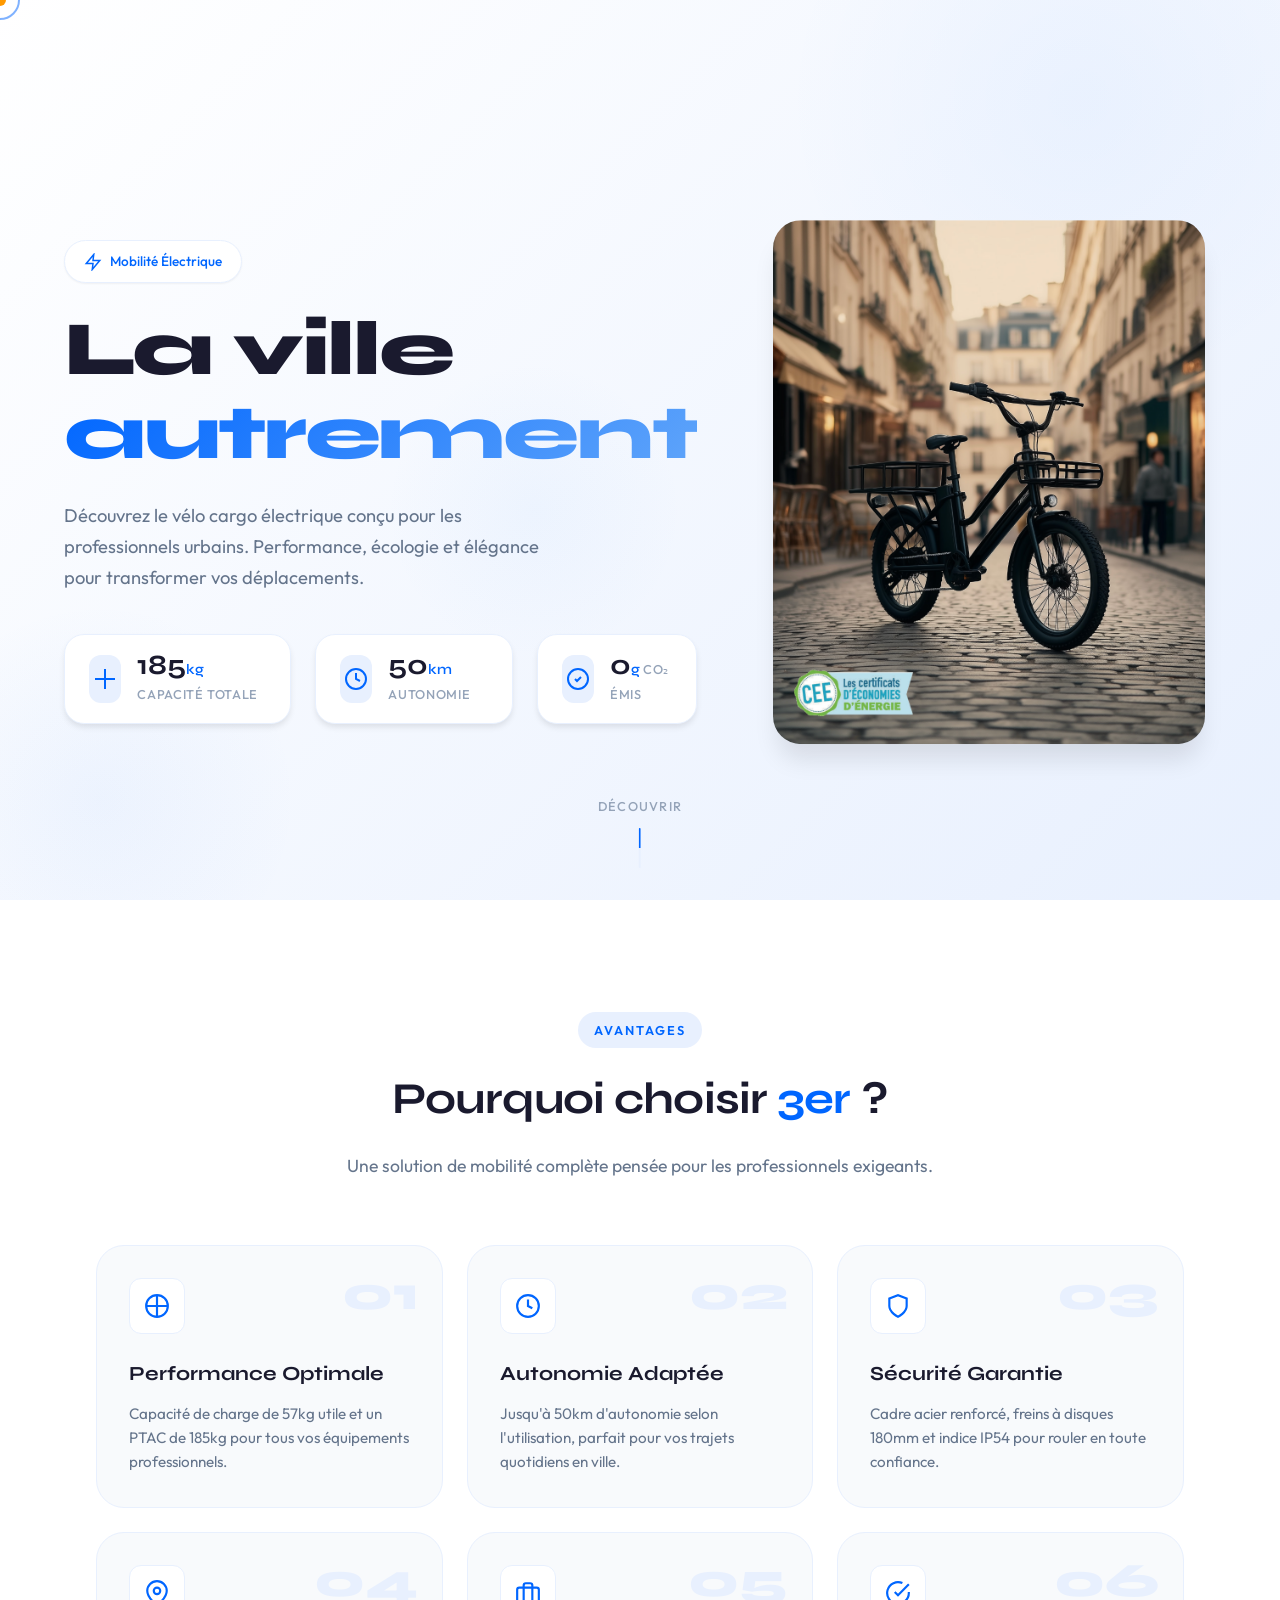
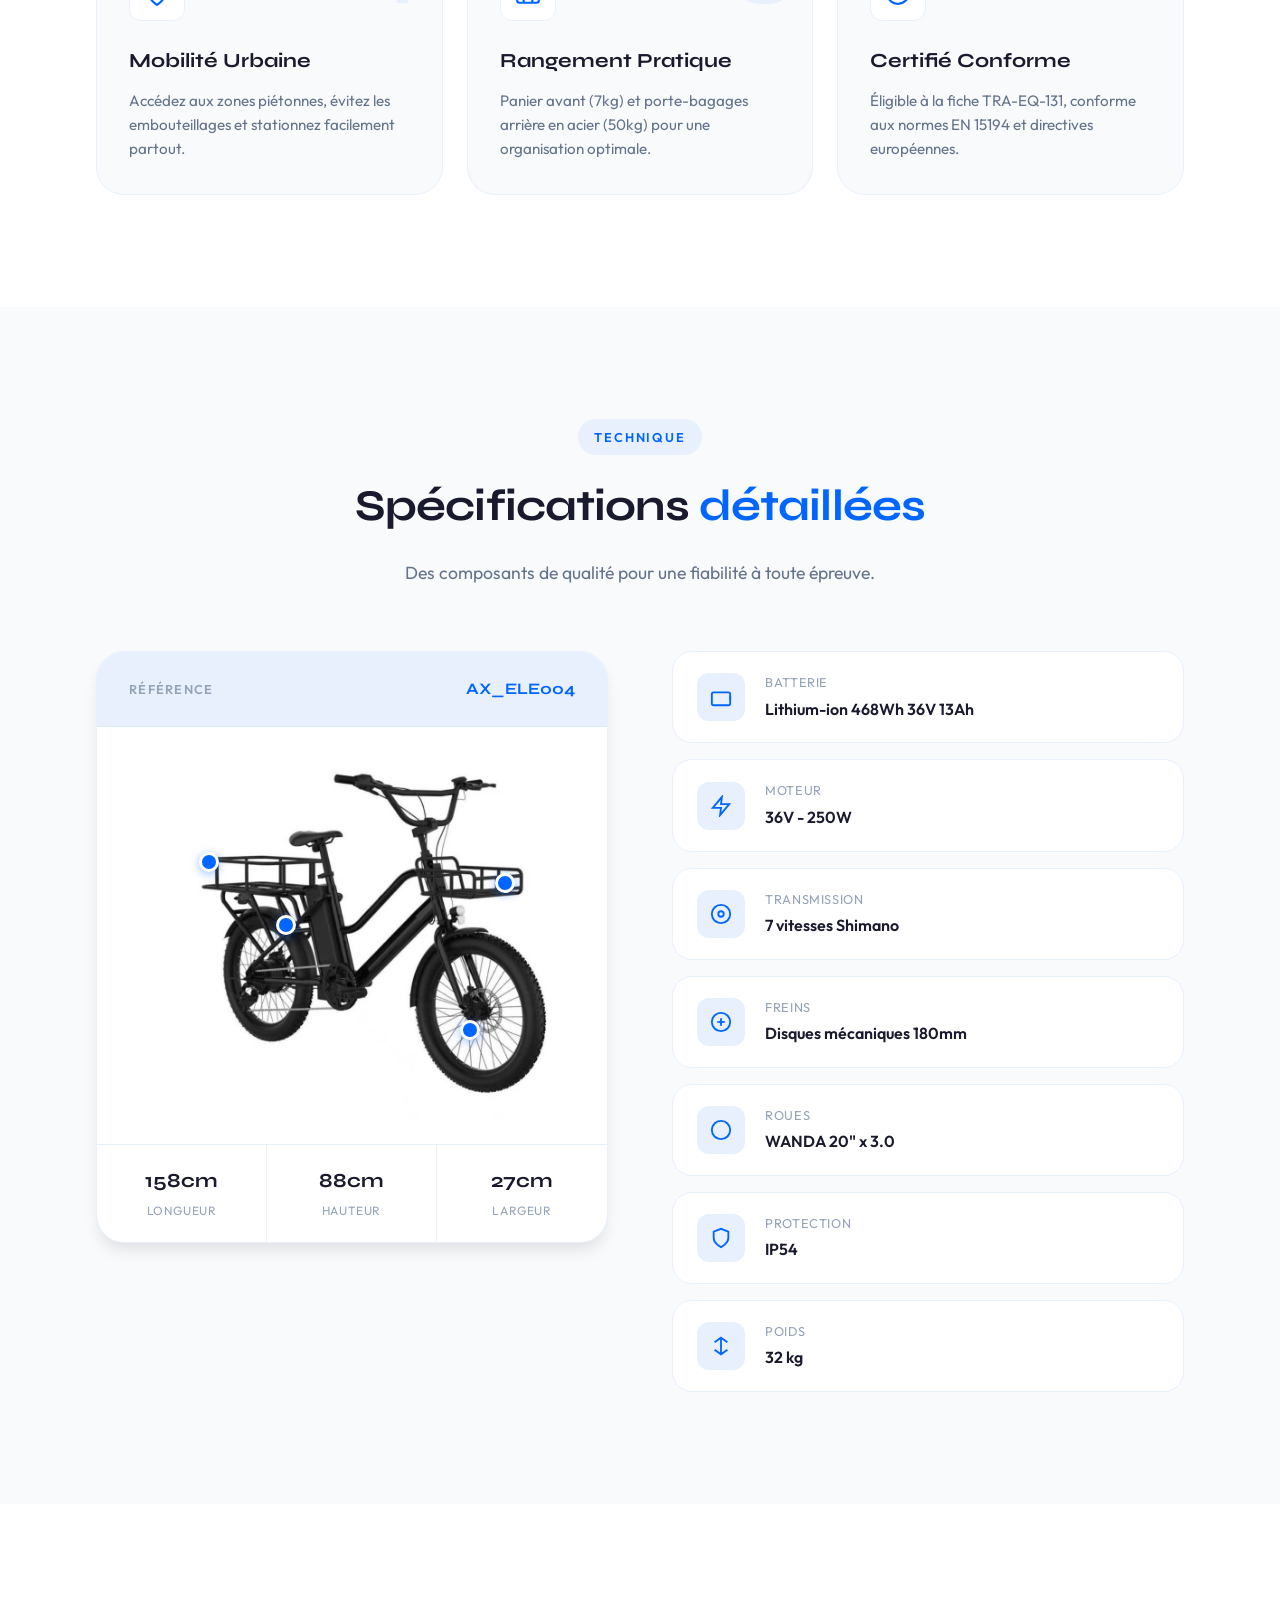
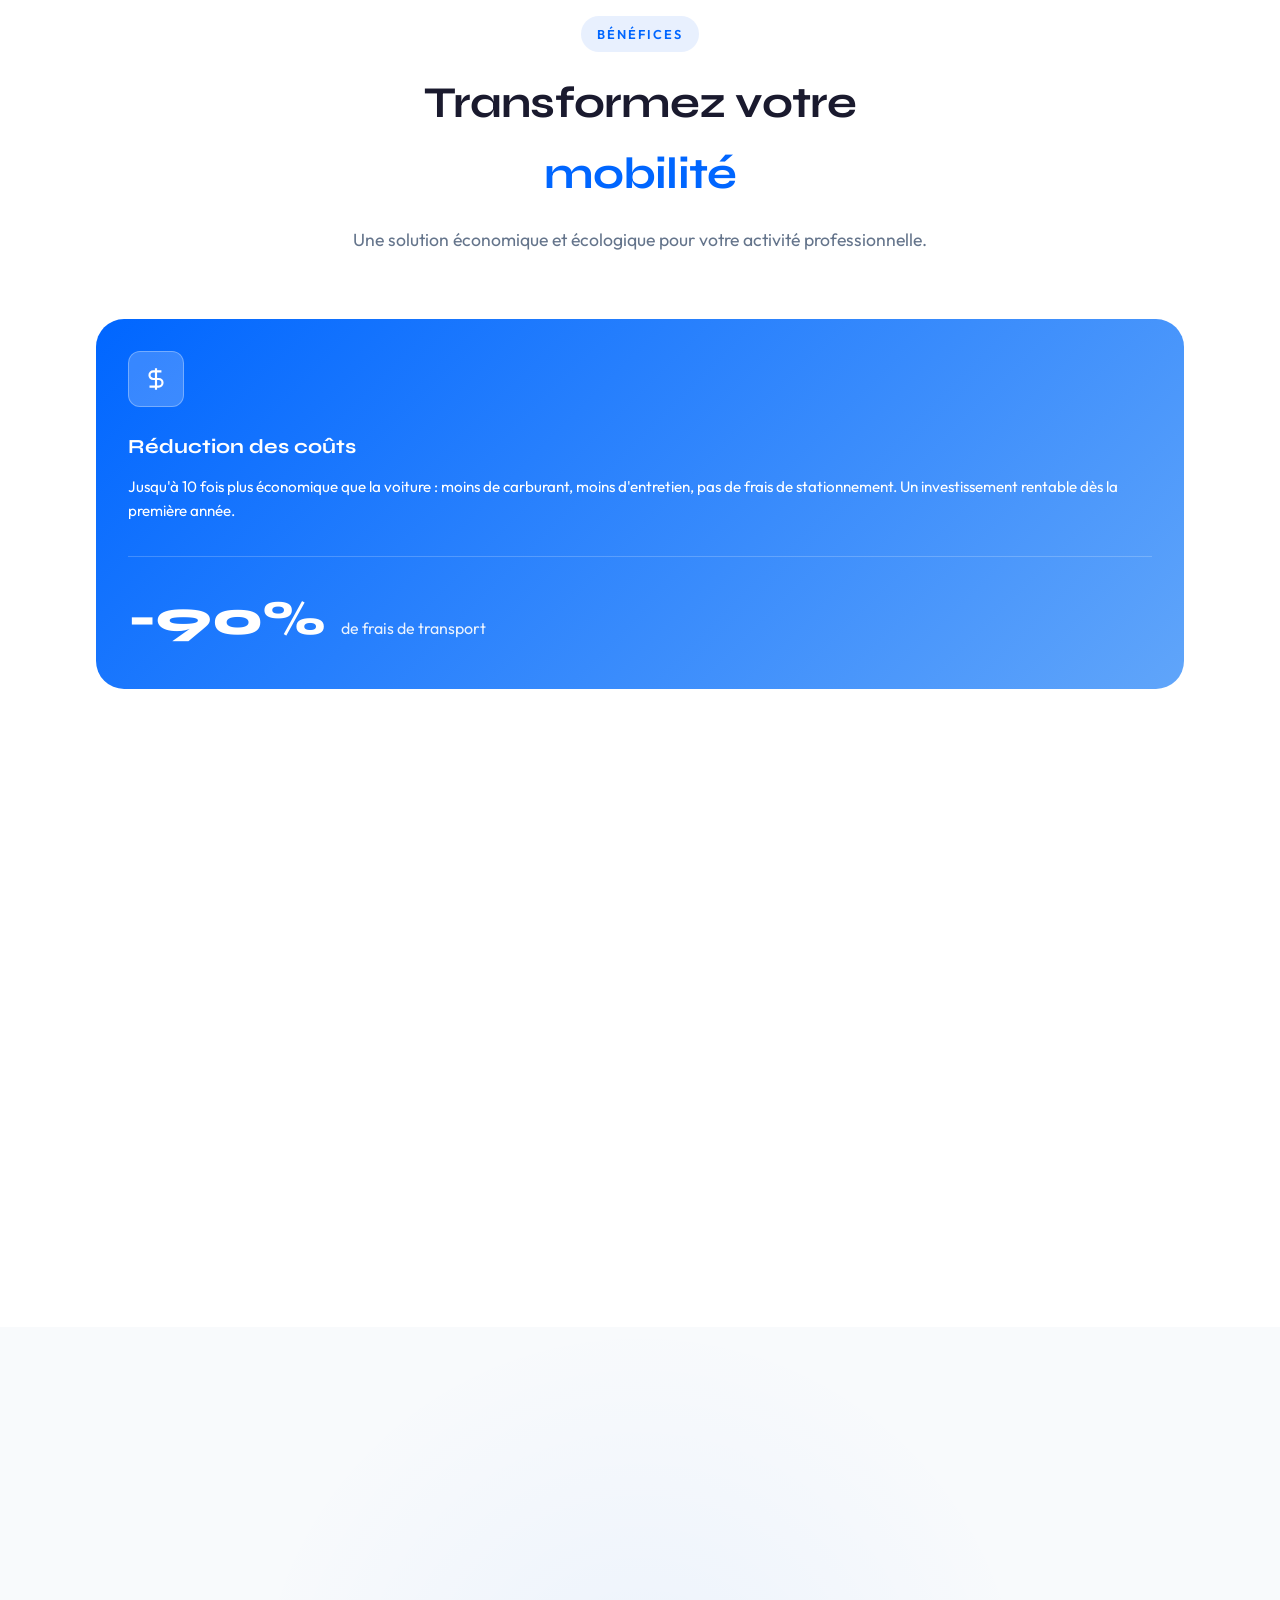
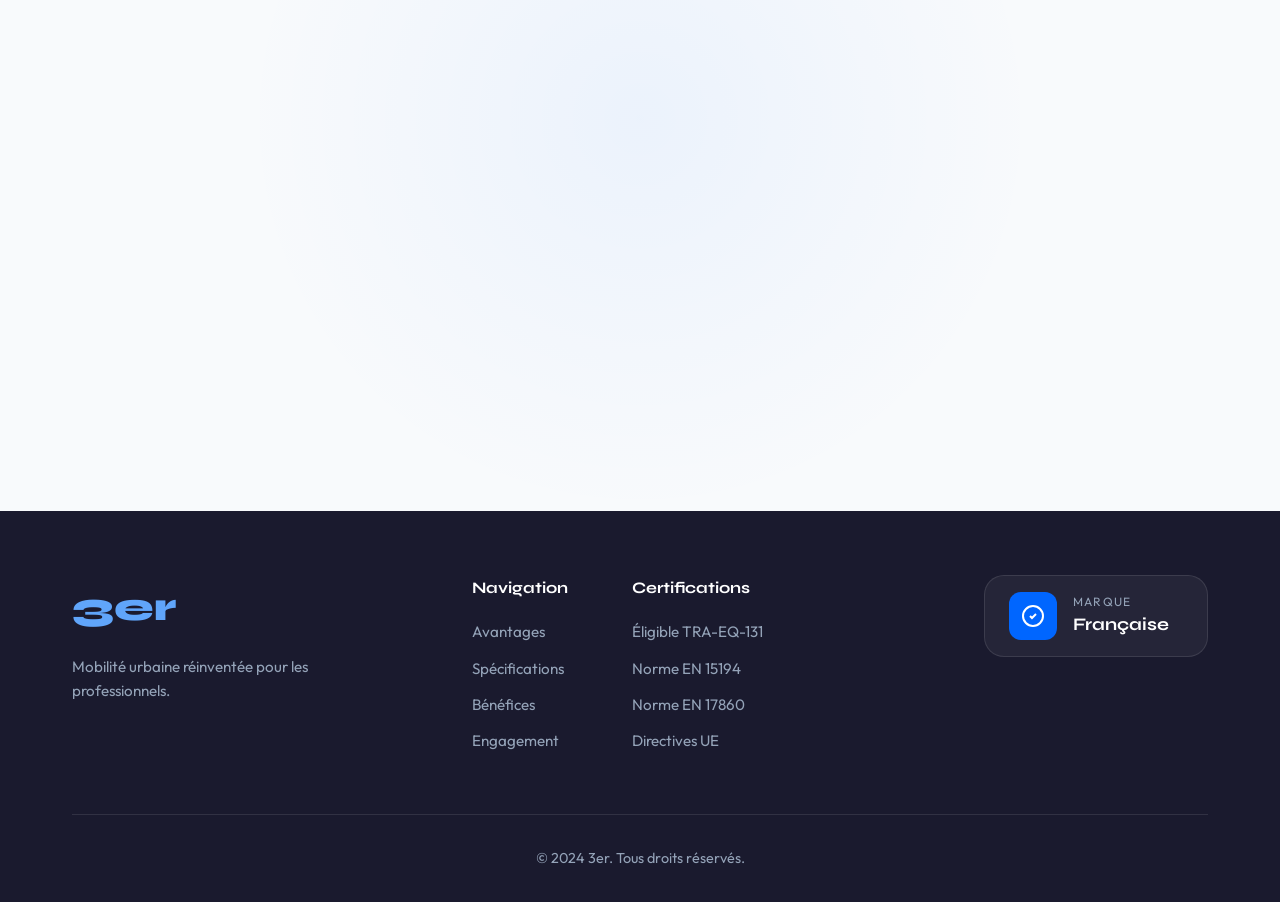
==== commit 0920caa1: "Delete mobile menu overlay from index.html Removed mobile menu overlay and its contents." ====
--- a/index.html
+++ b/index.html
@@ -1693,19 +1693,7 @@
 
 </nav>
 
-    <!-- Mobile Menu Overlay -->
-    <div class="mobile-menu-overlay">
-        <ul class="mobile-nav-links">
-            <li><a href="#features">Avantages</a></li>
-            <li><a href="#specs">Spécifications</a></li>
-            <li><a href="#benefits">Bénéfices</a></li>
-            <li><a href="#eco">Engagement</a></li>
-        </ul>
-        <div class="mobile-nav-badge">
-            <span class="badge-dot"></span>
-            Marque Française
-        </div>
-    </div>
+    
 
     <!-- Hero Section -->
     <section class="hero">
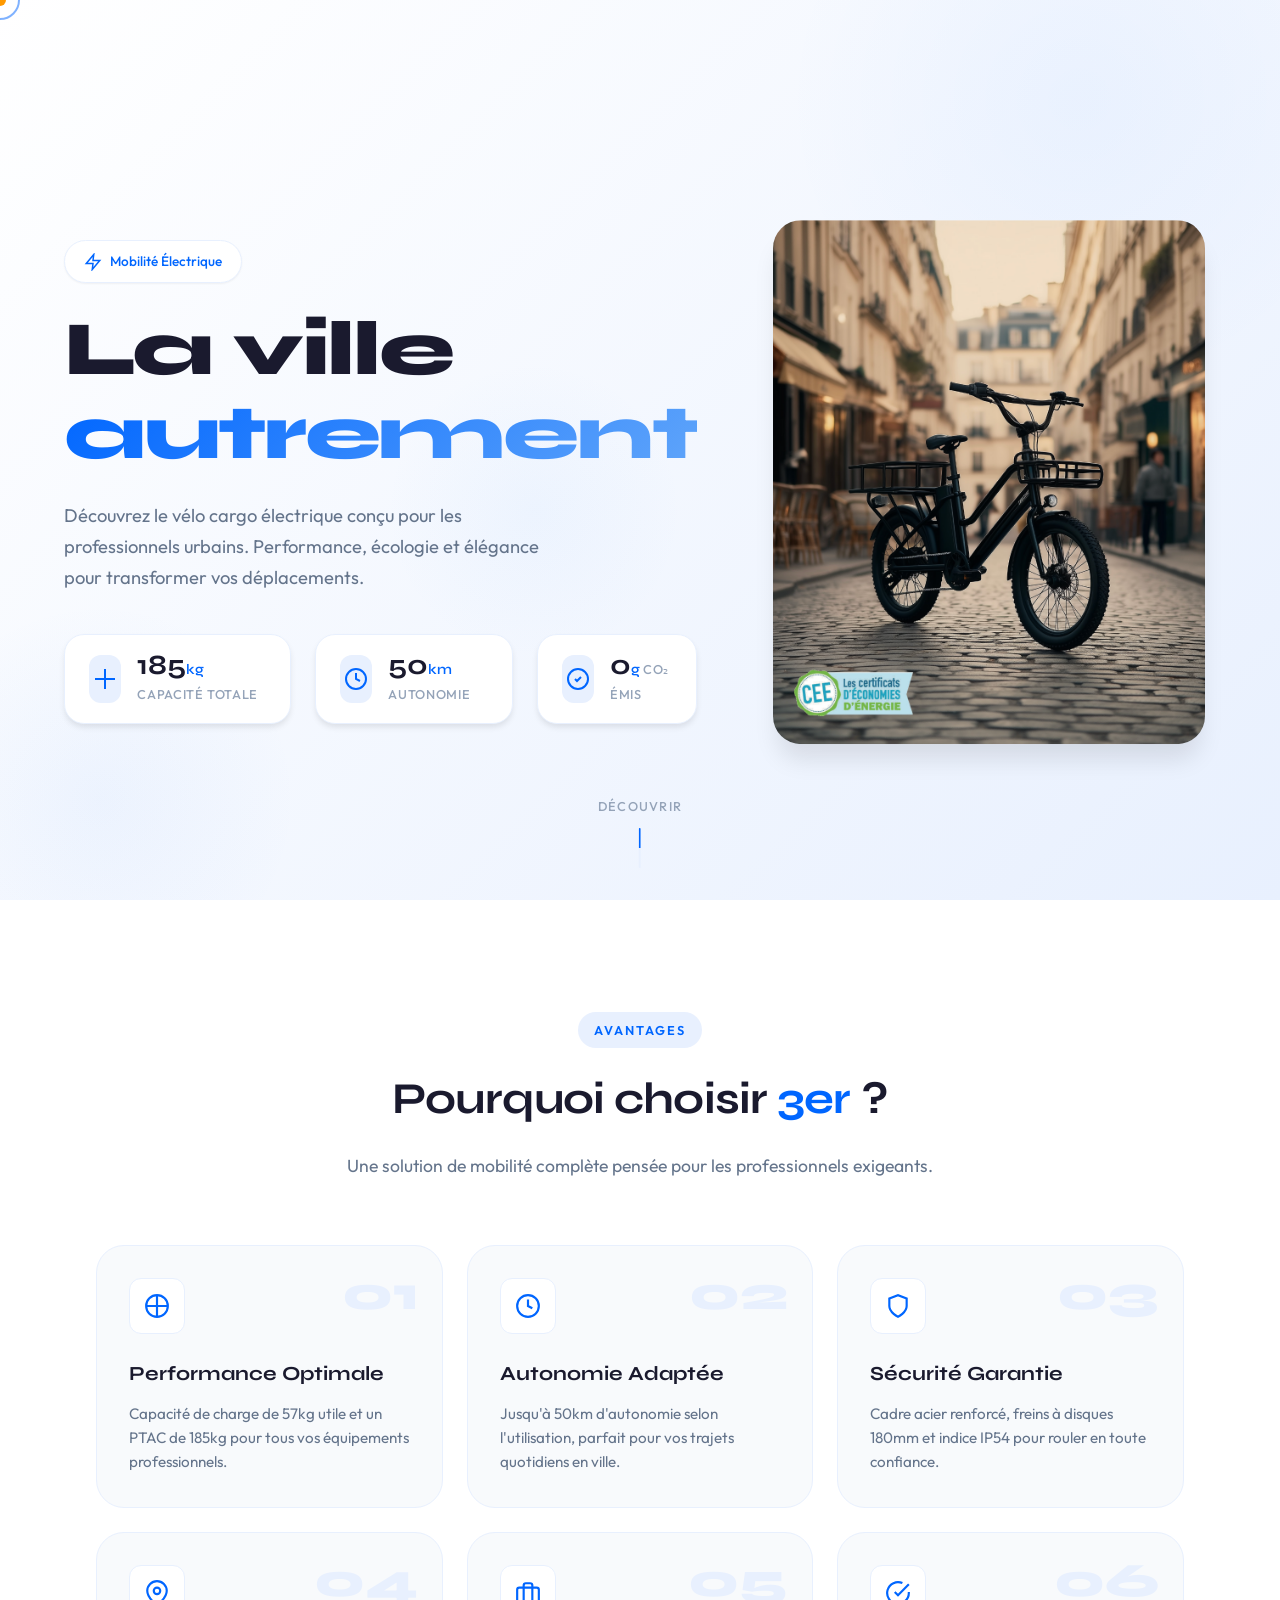
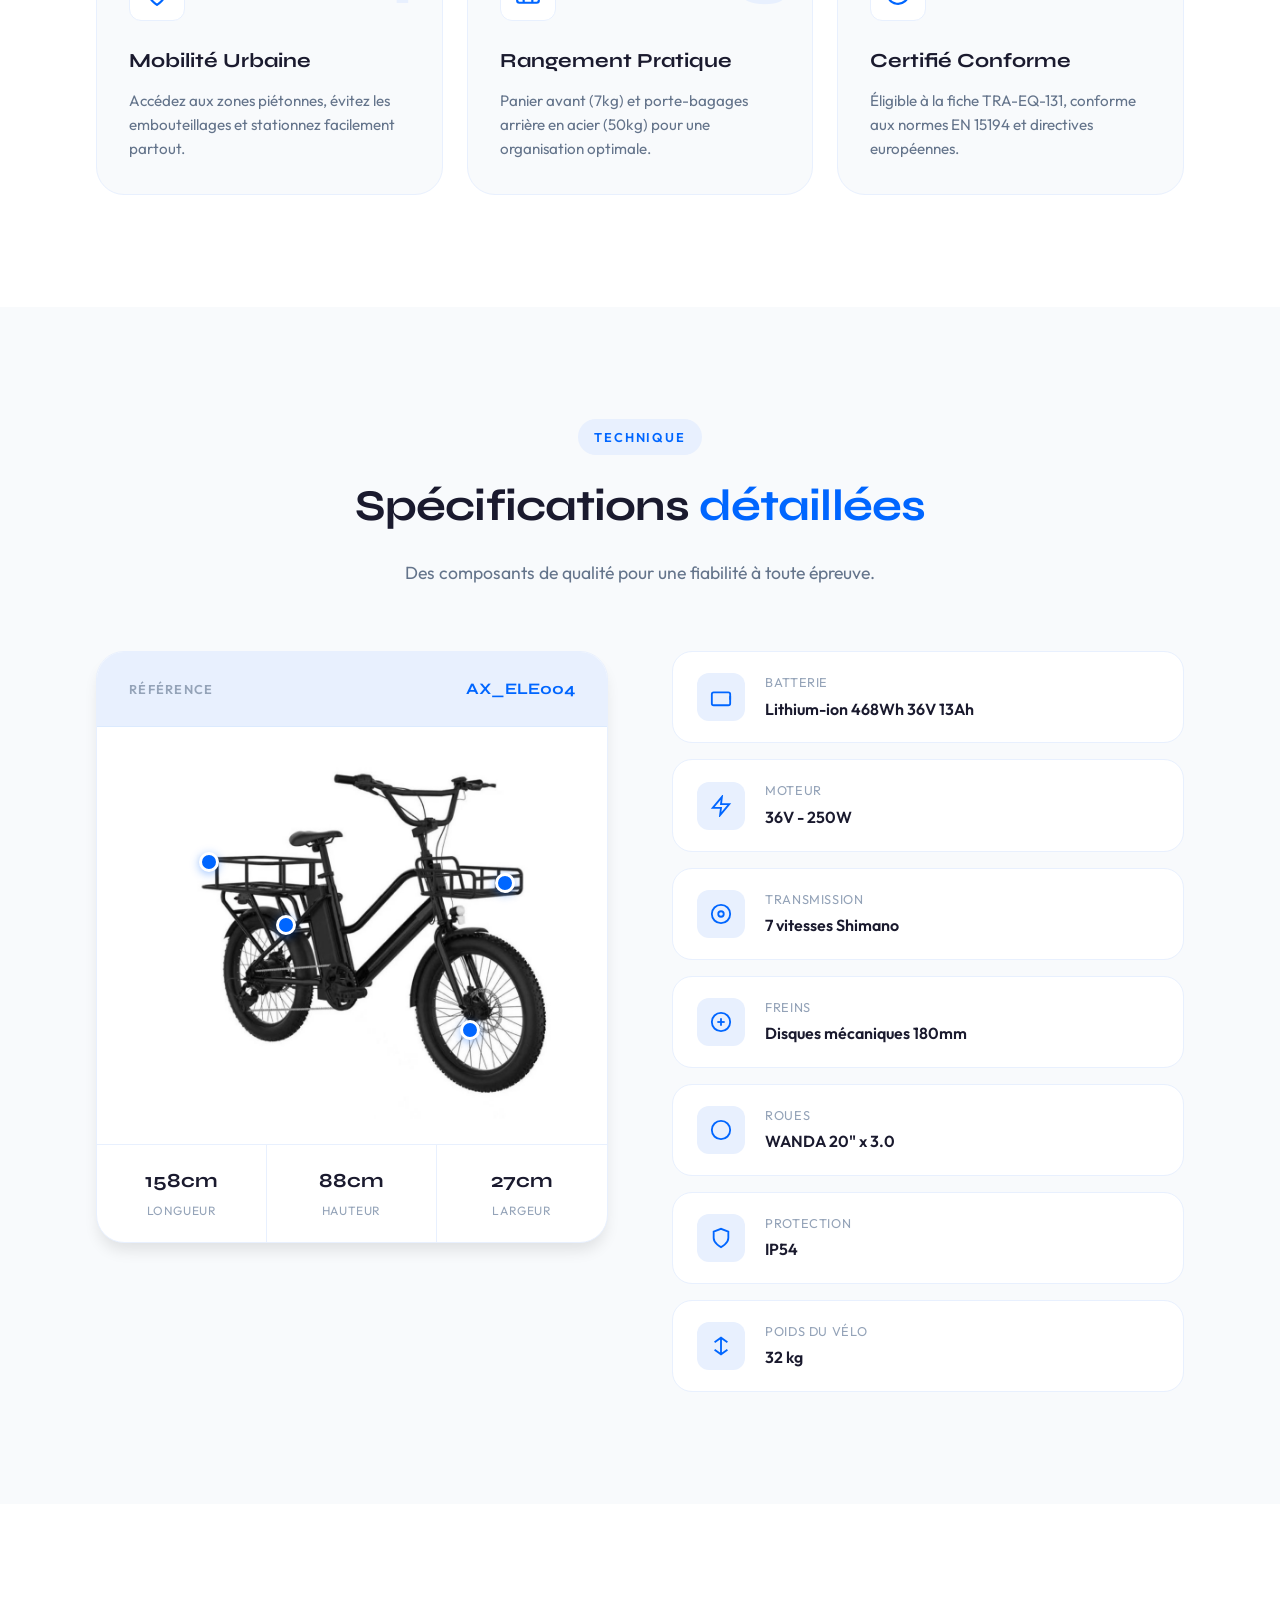
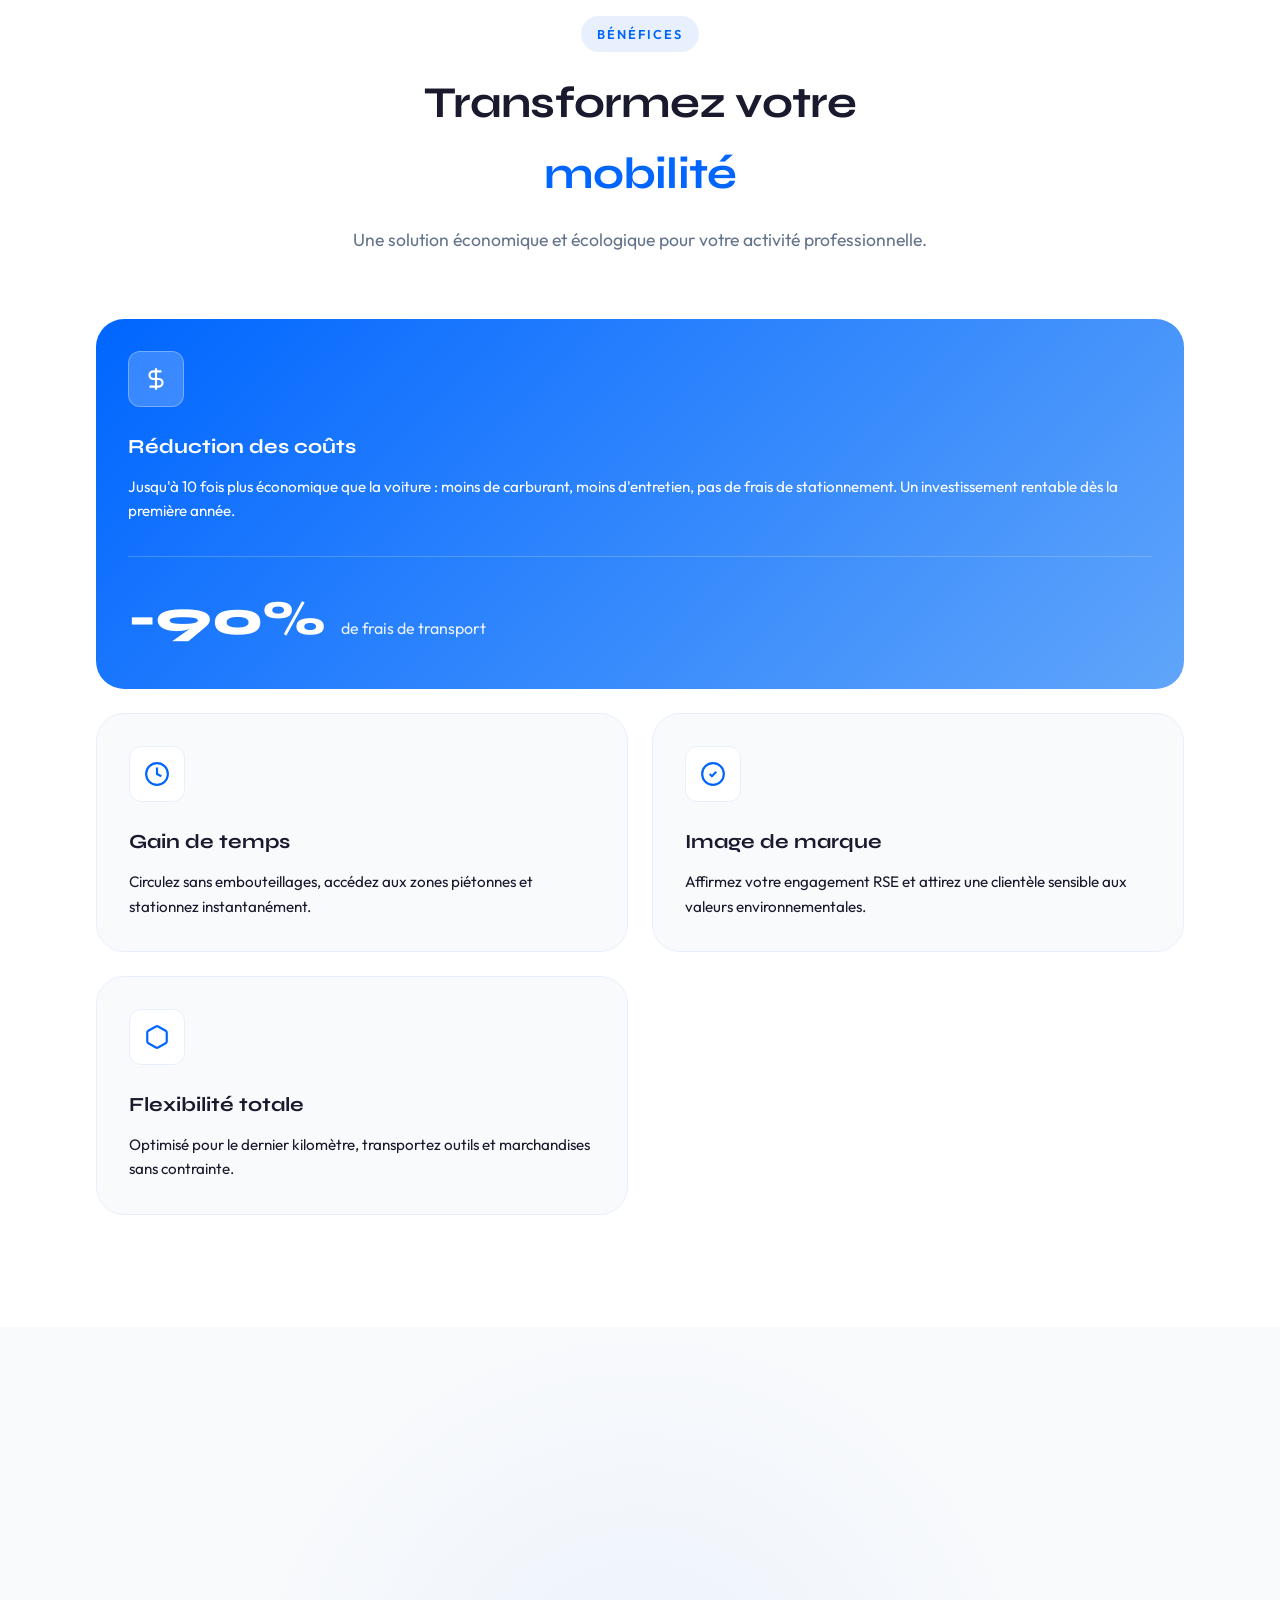
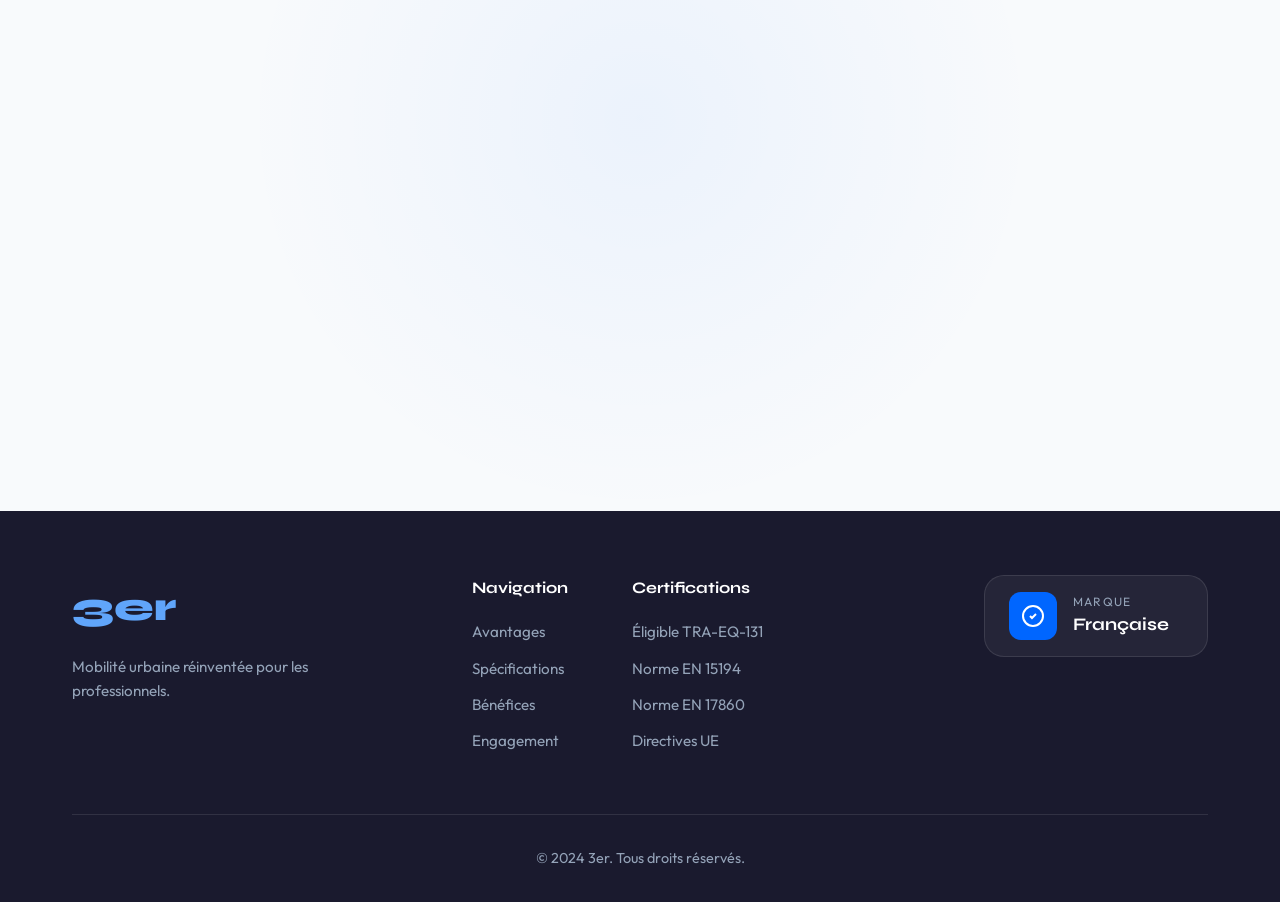
==== commit c619b505: "Update label for bike weight in index.html" ====
--- a/index.html
+++ b/index.html
@@ -1981,7 +1981,7 @@
                             </svg>
                         </div>
                         <div class="spec-info">
-                            <span class="spec-label">Poids</span>
+                            <span class="spec-label">Poids du vélo</span>
                             <span class="spec-value">32 kg</span>
                         </div>
                     </div>
